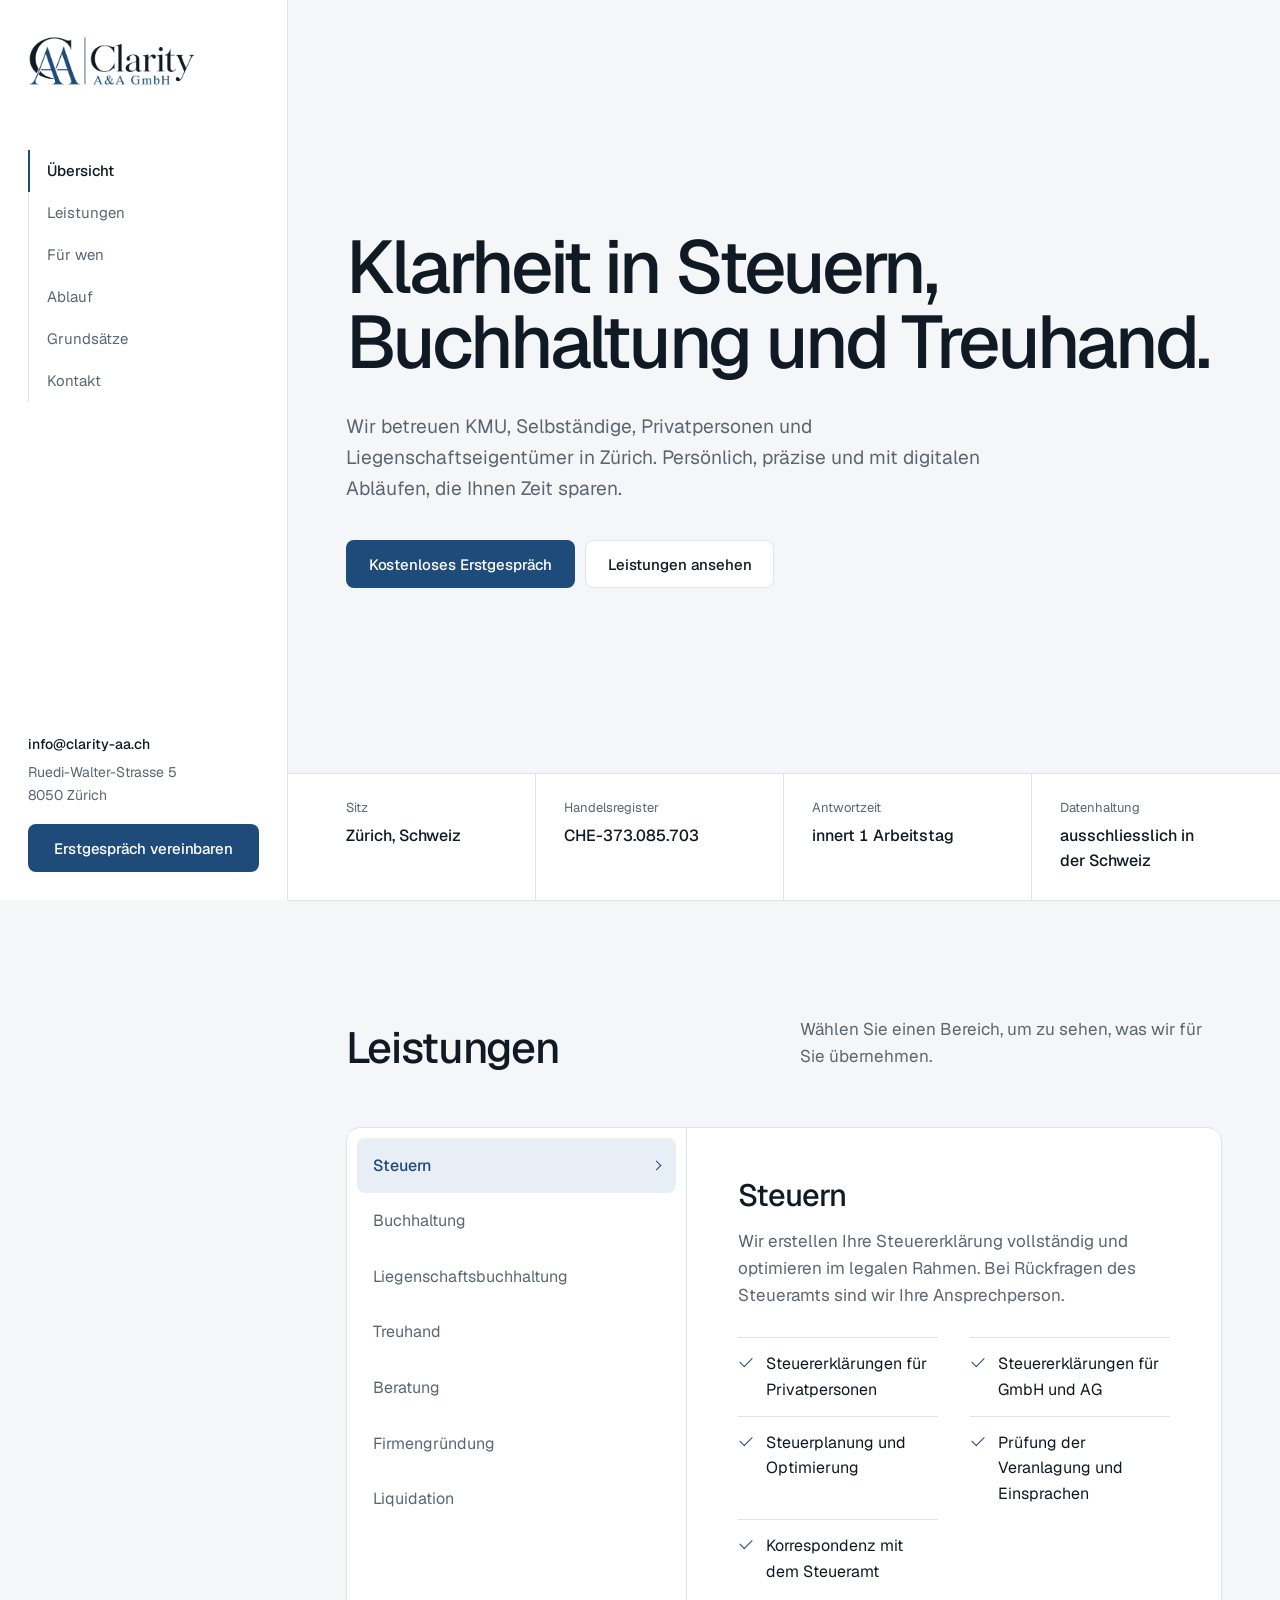
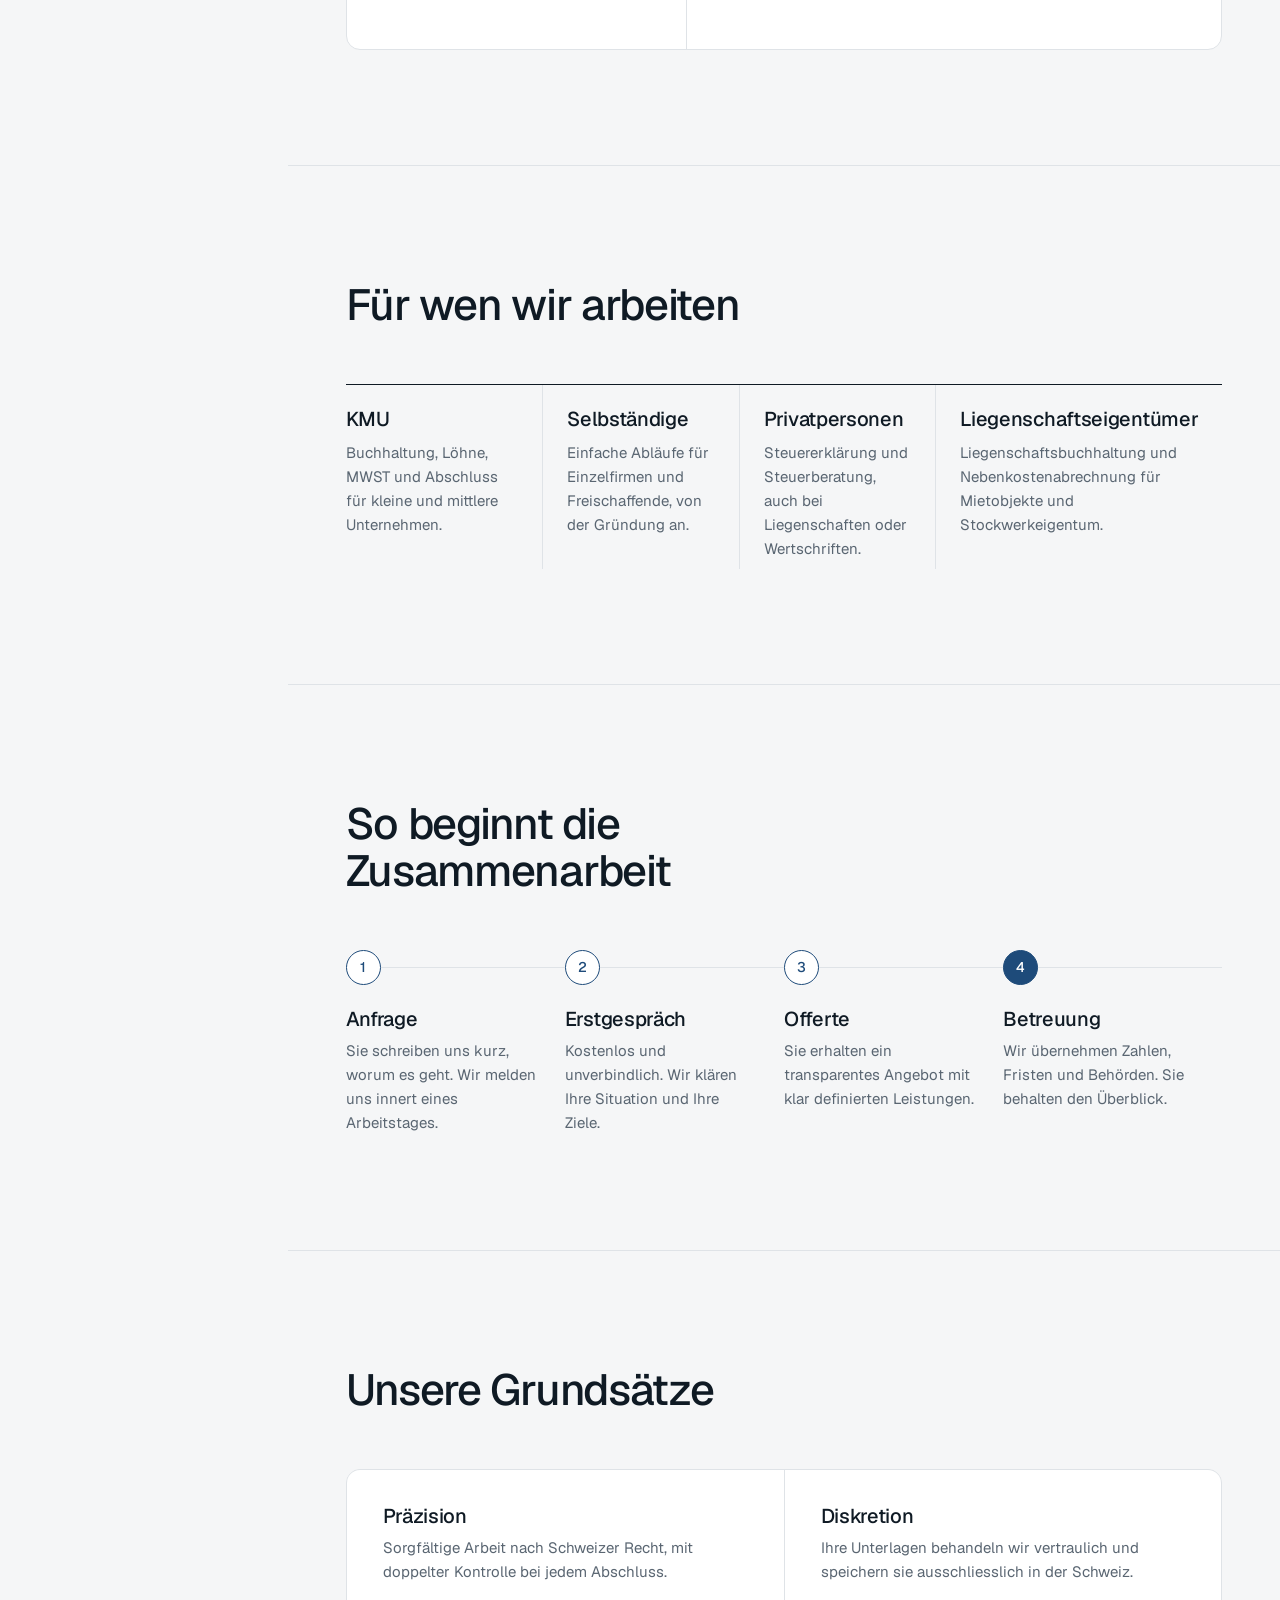
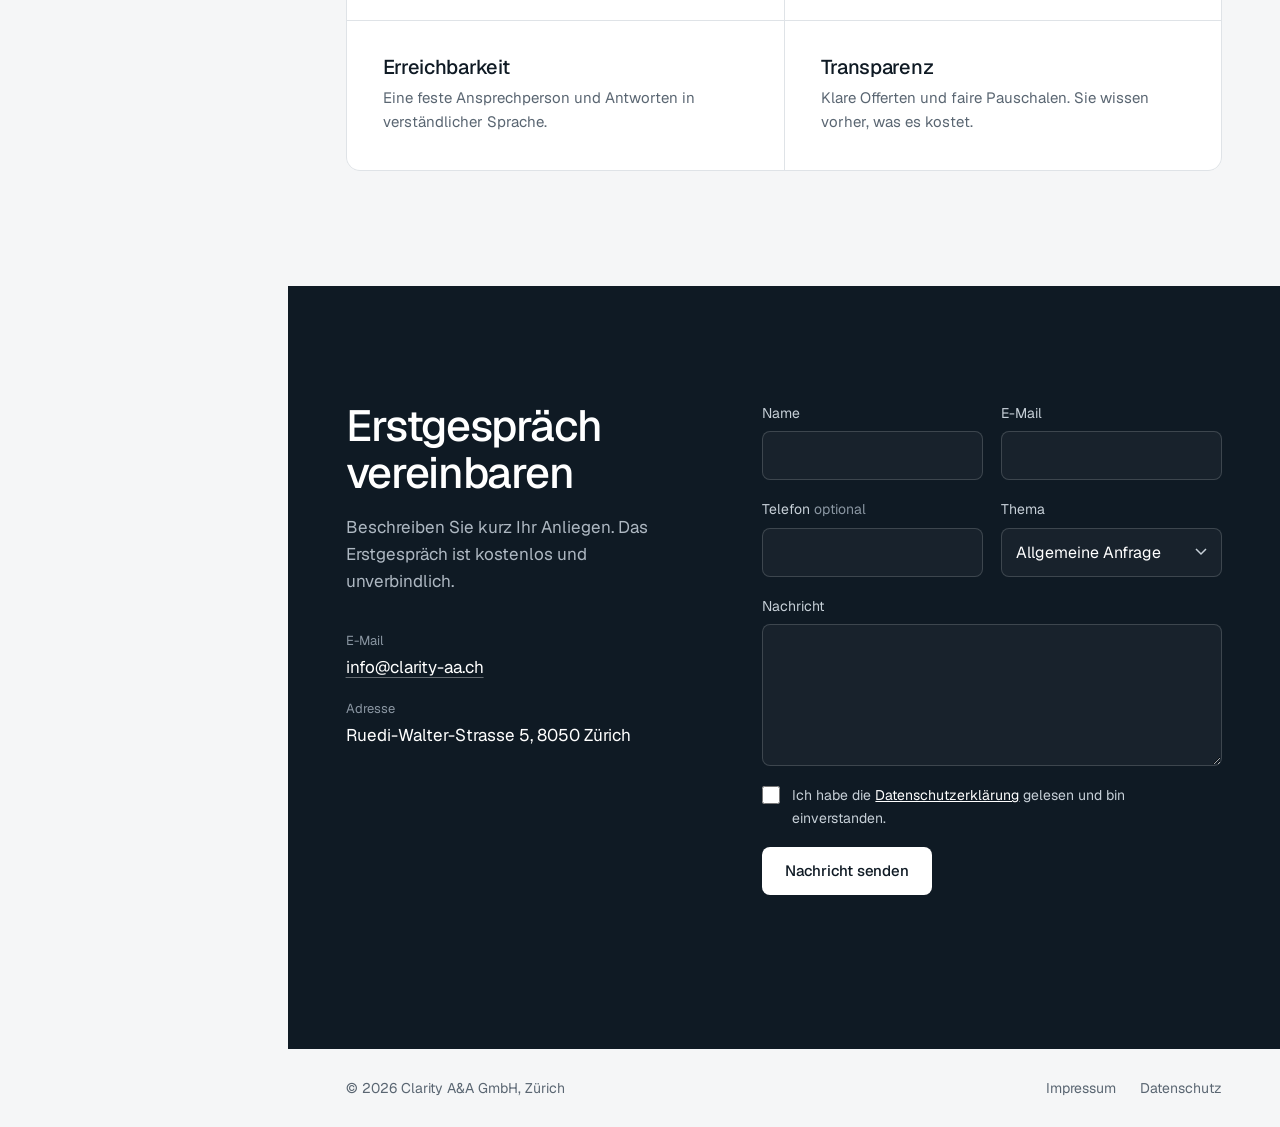
==== index.html @ 01816b9c "Seriöses Redesign: Dossier-Layout mit Seitenleiste, Leistungsregister, Marineblau Co-Authored-By: Cl" ====
<!doctype html>
<html lang="de-CH">
<head>
  <meta charset="utf-8">
  <meta name="viewport" content="width=device-width, initial-scale=1">
  <title>Clarity A&amp;A GmbH – Treuhand, Steuern &amp; Buchhaltung in Zürich</title>
  <meta name="description" content="Clarity A&amp;A GmbH in Zürich: Treuhand, Steuererklärungen, Buchhaltung, Liegenschaftsbuchhaltung, Beratung, Firmengründung und Liquidation.">
  <meta name="theme-color" content="#f5f6f7">
  <meta property="og:title" content="Clarity A&amp;A GmbH – Treuhand in Zürich">
  <meta property="og:description" content="Treuhand, Steuern und Buchhaltung in Zürich. Persönlich, präzise und digital.">
  <meta property="og:type" content="website">
  <meta property="og:image" content="assets/logo-dark.png">
  <link rel="icon" type="image/png" href="assets/favicon.png">
  <link rel="apple-touch-icon" href="assets/apple-touch-icon.png">
  <link rel="preload" href="assets/fonts/geist.woff2" as="font" type="font/woff2" crossorigin>
  <script>
    /* Beim Betreten immer ganz oben: bis zur ersten eigenen Eingabe wird jede Verschiebung zurückgesetzt */
    (function(){if('scrollRestoration' in history)history.scrollRestoration='manual';if(location.hash)return;
      var d=document.documentElement,user=false,until=Date.now()+9000;
      function top(){if(user||Date.now()>until)return;if(window.scrollY||window.scrollX){var b=d.style.scrollBehavior;d.style.scrollBehavior='auto';window.scrollTo(0,0);d.style.scrollBehavior=b;}}
      ['wheel','touchstart','keydown','pointerdown','mousedown'].forEach(function(e){addEventListener(e,function(){user=true;},{passive:true,capture:true});});
      addEventListener('scroll',top,{passive:true});addEventListener('DOMContentLoaded',top);addEventListener('load',top);addEventListener('pageshow',top);top();var iv=setInterval(function(){if(user||Date.now()>until)clearInterval(iv);else top();},120);})();
    (function(){var d=document.documentElement;d.classList.add('js');
      try{if(sessionStorage.getItem('clarity-fog')||matchMedia('(prefers-reduced-motion: reduce)').matches)d.classList.add('fog-skip');}catch(e){}})();
  </script>
  <link rel="stylesheet" href="styles.css?v=12">
</head>
<body class="fog-intro">

<div class="fog-blur" aria-hidden="true"></div>
<canvas class="fog-intro-canvas" aria-hidden="true"></canvas>

<!-- Seitenleiste: Marke, Inhaltsverzeichnis, Kontakt -->
<aside class="rail">
  <a href="#top" class="rail-brand" aria-label="Clarity A&amp;A GmbH – zur Startseite">
    <img src="assets/logo-dark.png" alt="Clarity A&amp;A GmbH" width="900" height="269">
  </a>
  <button class="nav-toggle" aria-expanded="false" aria-controls="nav" aria-label="Menü öffnen"><span></span><span></span></button>
  <nav id="nav" class="rail-nav" aria-label="Inhalt">
    <a href="#top" data-sec="top">Übersicht</a>
    <a href="#leistungen" data-sec="leistungen">Leistungen</a>
    <a href="#kunden" data-sec="kunden">Für wen</a>
    <a href="#ablauf" data-sec="ablauf">Ablauf</a>
    <a href="#grundsaetze" data-sec="grundsaetze">Grundsätze</a>
    <a href="#kontakt" data-sec="kontakt">Kontakt</a>
  </nav>
  <div class="rail-contact">
    <a href="mailto:info@clarity-aa.ch" class="rail-mail">info@clarity-aa.ch</a>
    <p>Ruedi-Walter-Strasse 5<br>8050 Zürich</p>
    <a href="#kontakt" class="btn btn-primary btn-block">Erstgespräch vereinbaren</a>
  </div>
</aside>

<main id="top" class="content">

  <!-- ÜBERSICHT -->
  <section class="hero" data-section="top">
    <div class="hero-main">
      <h1>Klarheit in Steuern, Buchhaltung und&nbsp;Treuhand.</h1>
      <p class="lead">Wir betreuen KMU, Selbständige, Privatpersonen und Liegenschaftseigentümer in Zürich. Persönlich, präzise und mit digitalen Abläufen, die Ihnen Zeit sparen.</p>
      <div class="hero-actions">
        <a href="#kontakt" class="btn btn-primary">Kostenloses Erstgespräch</a>
        <a href="#leistungen" class="btn btn-quiet">Leistungen ansehen</a>
      </div>
    </div>

    <dl class="facts">
      <div><dt>Sitz</dt><dd>Zürich, Schweiz</dd></div>
      <div><dt>Handelsregister</dt><dd>CHE-373.085.703</dd></div>
      <div><dt>Antwortzeit</dt><dd>innert 1 Arbeitstag</dd></div>
      <div><dt>Datenhaltung</dt><dd>ausschliesslich in der Schweiz</dd></div>
    </dl>
  </section>

  <!-- LEISTUNGEN: Register mit Detailansicht -->
  <section class="block" id="leistungen" data-section="leistungen">
    <header class="block-head">
      <h2>Leistungen</h2>
      <p>Wählen Sie einen Bereich, um zu sehen, was wir für Sie übernehmen.</p>
    </header>

    <div class="register">
      <div class="register-index" role="tablist" aria-label="Leistungen">
        <button role="tab" id="t-steuern" aria-controls="p-steuern" aria-selected="true">Steuern</button>
        <button role="tab" id="t-buchhaltung" aria-controls="p-buchhaltung" aria-selected="false" tabindex="-1">Buchhaltung</button>
        <button role="tab" id="t-liegenschaften" aria-controls="p-liegenschaften" aria-selected="false" tabindex="-1">Liegenschaftsbuchhaltung</button>
        <button role="tab" id="t-treuhand" aria-controls="p-treuhand" aria-selected="false" tabindex="-1">Treuhand</button>
        <button role="tab" id="t-beratung" aria-controls="p-beratung" aria-selected="false" tabindex="-1">Beratung</button>
        <button role="tab" id="t-gruendung" aria-controls="p-gruendung" aria-selected="false" tabindex="-1">Firmengründung</button>
        <button role="tab" id="t-liquidation" aria-controls="p-liquidation" aria-selected="false" tabindex="-1">Liquidation</button>
      </div>

      <div class="register-panels">
        <article class="panel" role="tabpanel" id="p-steuern" aria-labelledby="t-steuern">
          <h3>Steuern</h3>
          <p>Wir erstellen Ihre Steuererklärung vollständig und optimieren im legalen Rahmen. Bei Rückfragen des Steueramts sind wir Ihre Ansprechperson.</p>
          <ul>
            <li>Steuererklärungen für Privatpersonen</li>
            <li>Steuererklärungen für GmbH und AG</li>
            <li>Steuerplanung und Optimierung</li>
            <li>Prüfung der Veranlagung und Einsprachen</li>
            <li>Korrespondenz mit dem Steueramt</li>
          </ul>
        </article>

        <article class="panel" role="tabpanel" id="p-buchhaltung" aria-labelledby="t-buchhaltung">
          <h3>Buchhaltung</h3>
          <p>Eine saubere Buchhaltung ist die Grundlage jeder guten Entscheidung. Wir führen sie laufend, termingerecht und nachvollziehbar.</p>
          <ul>
            <li>Laufende Finanzbuchhaltung</li>
            <li>Mehrwertsteuer-Abrechnungen</li>
            <li>Debitoren und Kreditoren</li>
            <li>Jahresabschluss nach Obligationenrecht</li>
            <li>Verständliche Auswertungen</li>
          </ul>
        </article>

        <article class="panel" role="tabpanel" id="p-liegenschaften" aria-labelledby="t-liegenschaften">
          <h3>Liegenschaftsbuchhaltung</h3>
          <p>Für Eigentümer von Mietliegenschaften und Stockwerkeigentümergemeinschaften führen wir die Liegenschaftsbuchhaltung vollständig.</p>
          <ul>
            <li>Buchhaltung für Mietliegenschaften</li>
            <li>Stockwerkeigentum</li>
            <li>Heiz- und Nebenkostenabrechnungen</li>
            <li>Erneuerungsfonds</li>
            <li>Jahresrechnung je Liegenschaft</li>
          </ul>
        </article>

        <article class="panel" role="tabpanel" id="p-treuhand" aria-labelledby="t-treuhand">
          <h3>Treuhand</h3>
          <p>Wir übernehmen die laufende Administration Ihres Unternehmens, damit Sie sich auf Ihr Kerngeschäft konzentrieren können.</p>
          <ul>
            <li>Lohnadministration</li>
            <li>Sozialversicherungen (AHV, BVG, UVG)</li>
            <li>Zahlungsverkehr</li>
            <li>Korrespondenz mit Behörden</li>
          </ul>
        </article>

        <article class="panel" role="tabpanel" id="p-beratung" aria-labelledby="t-beratung">
          <h3>Beratung</h3>
          <p>Unternehmerische Entscheidungen brauchen eine solide Grundlage. Wir beraten Sie unabhängig und erklären verständlich.</p>
          <ul>
            <li>Wahl und Wechsel der Rechtsform</li>
            <li>Budget und Liquiditätsplanung</li>
            <li>Investitions- und Finanzierungsfragen</li>
            <li>Nachfolgeregelung</li>
          </ul>
        </article>

        <article class="panel" role="tabpanel" id="p-gruendung" aria-labelledby="t-gruendung">
          <h3>Firmengründung</h3>
          <p>Wir begleiten Sie vom ersten Gespräch bis zum Eintrag im Handelsregister und richten alles von Anfang an richtig ein.</p>
          <ul>
            <li>Wahl der passenden Rechtsform</li>
            <li>Gründungsunterlagen und Statuten</li>
            <li>Eintrag im Handelsregister</li>
            <li>Einrichtung von Buchhaltung und MWST</li>
          </ul>
        </article>

        <article class="panel" role="tabpanel" id="p-liquidation" aria-labelledby="t-liquidation">
          <h3>Liquidation</h3>
          <p>Wenn ein Kapitel endet, sorgen wir für eine geordnete Auflösung Ihrer Gesellschaft, ohne offene Enden.</p>
          <ul>
            <li>Liquidationsbilanz</li>
            <li>Schuldenruf</li>
            <li>Steuerliche Schlussabrechnung</li>
            <li>Löschung im Handelsregister</li>
          </ul>
        </article>
      </div>
    </div>
  </section>

  <!-- FÜR WEN -->
  <section class="block" id="kunden" data-section="kunden">
    <header class="block-head">
      <h2>Für wen wir arbeiten</h2>
    </header>
    <div class="audiences">
      <div>
        <h3>KMU</h3>
        <p>Buchhaltung, Löhne, MWST und Abschluss für kleine und mittlere Unternehmen.</p>
      </div>
      <div>
        <h3>Selbständige</h3>
        <p>Einfache Abläufe für Einzelfirmen und Freischaffende, von der Gründung an.</p>
      </div>
      <div>
        <h3>Privatpersonen</h3>
        <p>Steuererklärung und Steuerberatung, auch bei Liegenschaften oder Wertschriften.</p>
      </div>
      <div>
        <h3>Liegenschaftseigentümer</h3>
        <p>Liegenschaftsbuchhaltung und Nebenkostenabrechnung für Mietobjekte und Stockwerkeigentum.</p>
      </div>
    </div>
  </section>

  <!-- ABLAUF -->
  <section class="block" id="ablauf" data-section="ablauf">
    <header class="block-head">
      <h2>So beginnt die Zusammenarbeit</h2>
    </header>
    <ol class="timeline">
      <li><span class="tl-no">1</span><h3>Anfrage</h3><p>Sie schreiben uns kurz, worum es geht. Wir melden uns innert eines Arbeitstages.</p></li>
      <li><span class="tl-no">2</span><h3>Erstgespräch</h3><p>Kostenlos und unverbindlich. Wir klären Ihre Situation und Ihre Ziele.</p></li>
      <li><span class="tl-no">3</span><h3>Offerte</h3><p>Sie erhalten ein transparentes Angebot mit klar definierten Leistungen.</p></li>
      <li><span class="tl-no">4</span><h3>Betreuung</h3><p>Wir übernehmen Zahlen, Fristen und Behörden. Sie behalten den Überblick.</p></li>
    </ol>
  </section>

  <!-- GRUNDSÄTZE -->
  <section class="block" id="grundsaetze" data-section="grundsaetze">
    <header class="block-head">
      <h2>Unsere Grundsätze</h2>
    </header>
    <div class="principles">
      <div><h3>Präzision</h3><p>Sorgfältige Arbeit nach Schweizer Recht, mit doppelter Kontrolle bei jedem Abschluss.</p></div>
      <div><h3>Diskretion</h3><p>Ihre Unterlagen behandeln wir vertraulich und speichern sie ausschliesslich in der Schweiz.</p></div>
      <div><h3>Erreichbarkeit</h3><p>Eine feste Ansprechperson und Antworten in verständlicher Sprache.</p></div>
      <div><h3>Transparenz</h3><p>Klare Offerten und faire Pauschalen. Sie wissen vorher, was es kostet.</p></div>
    </div>
  </section>

  <!-- KONTAKT -->
  <section class="block contact" id="kontakt" data-section="kontakt">
    <div class="contact-grid">
      <div class="contact-info">
        <h2>Erstgespräch vereinbaren</h2>
        <p>Beschreiben Sie kurz Ihr Anliegen. Das Erstgespräch ist kostenlos und unverbindlich.</p>
        <dl class="contact-list">
          <div><dt>E-Mail</dt><dd><a href="mailto:info@clarity-aa.ch">info@clarity-aa.ch</a></dd></div>
          <div><dt>Adresse</dt><dd>Ruedi-Walter-Strasse 5, 8050 Zürich</dd></div>
        </dl>
      </div>

      <form class="contact-form" action="kontakt.php" method="post">
        <div class="field-row">
          <label><span>Name</span><input type="text" name="name" required autocomplete="name"></label>
          <label><span>E-Mail</span><input type="email" name="email" required autocomplete="email"></label>
        </div>
        <div class="field-row">
          <label><span>Telefon <em>optional</em></span><input type="tel" name="telefon" autocomplete="tel"></label>
          <label><span>Thema</span>
            <select name="thema">
              <option>Allgemeine Anfrage</option>
              <option>Steuern</option>
              <option>Buchhaltung</option>
              <option>Liegenschaftsbuchhaltung</option>
              <option>Treuhand</option>
              <option>Beratung</option>
              <option>Firmengründung</option>
              <option>Liquidation</option>
            </select>
          </label>
        </div>
        <label><span>Nachricht</span><textarea name="nachricht" rows="5" required></textarea></label>
        <label class="hp" aria-hidden="true">Website<input type="text" name="website" tabindex="-1" autocomplete="off"></label>
        <label class="consent"><input type="checkbox" name="datenschutz" required> <span>Ich habe die <a href="datenschutz.html">Datenschutzerklärung</a> gelesen und bin einverstanden.</span></label>
        <button type="submit" class="btn btn-primary">Nachricht senden</button>
        <p class="form-status" role="status" aria-live="polite"></p>
      </form>
    </div>
  </section>

  <footer class="site-footer">
    <p>© <span id="year">2026</span> Clarity A&amp;A GmbH, Zürich</p>
    <nav>
      <a href="impressum.html">Impressum</a>
      <a href="datenschutz.html">Datenschutz</a>
    </nav>
  </footer>
</main>

<script src="fog.js?v=12" defer></script>
<script src="script.js?v=12" defer></script>
</body>
</html>
---- styles.css ----
/* ============ Clarity A&A GmbH ============ */

@font-face {
  font-family: "Geist";
  src: url("assets/fonts/geist.woff2") format("woff2-variations"), url("assets/fonts/geist.woff2") format("woff2");
  font-weight: 100 900; font-display: swap;
}

:root {
  --bg: #f5f6f7;
  --surface: #ffffff;
  --ink: #0f1a24;
  --muted: #5a6672;
  --line: #dfe3e7;
  --navy: #1e4b7a;
  --navy-deep: #163a5f;
  --navy-soft: #e8eef5;

  --font: "Geist", system-ui, -apple-system, "Segoe UI", Roboto, sans-serif;
  --rail: 288px;
  --pad: clamp(20px, 4.5vw, 72px);
  --ease: cubic-bezier(.2,.7,.2,1);
}

*, *::before, *::after { box-sizing: border-box; }
html { scroll-behavior: smooth; -webkit-text-size-adjust: 100%; }
body {
  margin: 0; font-family: var(--font); font-size: 17px; line-height: 1.6;
  color: var(--ink); background: var(--bg);
  -webkit-font-smoothing: antialiased; overflow-x: hidden;
}
img { max-width: 100%; height: auto; display: block; }
a { color: inherit; }
h1, h2, h3 { margin: 0; font-weight: 500; letter-spacing: -0.03em; line-height: 1.08; }
p { margin: 0 0 1em; }
::selection { background: var(--navy); color: #fff; }
:focus-visible { outline: 2px solid var(--navy); outline-offset: 3px; border-radius: 4px; }

/* ---------- Buttons ---------- */
.btn {
  display: inline-flex; align-items: center; justify-content: center;
  min-height: 48px; padding: 0 22px;
  font: 500 15px/1 var(--font); letter-spacing: -0.005em;
  text-decoration: none; white-space: nowrap;
  border: 1px solid transparent; border-radius: 8px; cursor: pointer;
  transition: background .2s, border-color .2s, color .2s;
}
.btn-primary { background: var(--navy); color: #fff; }
.btn-primary:hover { background: var(--navy-deep); }
.btn-quiet { border-color: var(--line); color: var(--ink); background: var(--surface); }
.btn-quiet:hover { border-color: var(--ink); }
.btn-block { width: 100%; }

/* ---------- Seitenleiste ---------- */
.rail {
  position: fixed; inset: 0 auto 0 0; width: var(--rail); z-index: 40;
  display: flex; flex-direction: column;
  padding: 36px 28px 28px;
  background: var(--surface); border-right: 1px solid var(--line);
}
.rail-brand { display: block; width: 168px; }
.rail-nav { display: flex; flex-direction: column; margin-top: 64px; }
.rail-nav a {
  position: relative; display: block;
  padding: 9px 0 9px 18px; font-size: 15px; color: var(--muted); text-decoration: none;
  border-left: 1px solid var(--line);
  transition: color .2s, border-color .2s;
}
.rail-nav a:hover { color: var(--ink); }
.rail-nav a.active { color: var(--ink); font-weight: 500; border-left: 2px solid var(--navy); padding-left: 17px; }
.rail-contact { margin-top: auto; font-size: 14px; color: var(--muted); }
.rail-contact p { margin: 6px 0 18px; }
.rail-mail { color: var(--ink); text-decoration: none; font-weight: 500; }
.rail-mail:hover { color: var(--navy); }
.nav-toggle { display: none; }

/* ---------- Inhalt ---------- */
.content { margin-left: var(--rail); }
.block { padding: clamp(72px, 9vw, 120px) var(--pad); border-top: 1px solid var(--line); }
.block-head { display: grid; grid-template-columns: minmax(0, 1fr) minmax(0, 1fr); gap: 32px; align-items: end; margin-bottom: clamp(36px, 5vw, 56px); }
.block-head h2 { font-size: clamp(32px, 3.4vw, 48px); }
.block-head p { margin: 0; color: var(--muted); max-width: 30em; }

/* Übersicht */
.hero {
  min-height: 100vh; min-height: 100svh;
  display: grid; grid-template-rows: 1fr auto;
  padding: clamp(80px, 12vh, 140px) var(--pad) 0;
}
.hero-main { align-self: center; max-width: 980px; padding-bottom: 64px; }
.hero h1 { font-size: clamp(42px, 5.8vw, 88px); letter-spacing: -0.045em; line-height: 1.02; margin-bottom: 32px; text-wrap: balance; }
.lead { font-size: clamp(18px, 1.5vw, 21px); color: var(--muted); max-width: 34em; margin-bottom: 36px; }
.hero-actions { display: flex; flex-wrap: wrap; gap: 10px; }

.facts {
  display: grid; grid-template-columns: repeat(4, 1fr); margin: 0 calc(var(--pad) * -1);
  border-top: 1px solid var(--line); background: var(--surface);
}
.facts > div { padding: 24px var(--pad) 26px; border-right: 1px solid var(--line); }
.facts > div:first-child { padding-left: var(--pad); }
.facts > div:not(:first-child) { padding-left: 28px; }
.facts > div:last-child { border-right: 0; }
.facts dt { font-size: 13px; color: var(--muted); margin-bottom: 4px; }
.facts dd { margin: 0; font-size: 16px; font-weight: 500; font-variant-numeric: tabular-nums; }

/* Leistungen: Register */
.register {
  display: grid; grid-template-columns: minmax(220px, 340px) 1fr;
  background: var(--surface); border: 1px solid var(--line); border-radius: 14px; overflow: hidden;
}
.register-index { display: flex; flex-direction: column; border-right: 1px solid var(--line); padding: 10px; }
.register-index button {
  all: unset; box-sizing: border-box; cursor: pointer;
  display: flex; align-items: center; justify-content: space-between; gap: 12px;
  padding: 15px 16px; border-radius: 8px;
  font-size: 16px; color: var(--muted);
  transition: background .2s, color .2s;
}
.register-index button::after { content: ""; width: 7px; height: 7px; border-top: 1.5px solid currentColor; border-right: 1.5px solid currentColor; transform: rotate(45deg); opacity: 0; transition: opacity .2s, transform .2s; }
.register-index button:hover { color: var(--ink); background: var(--bg); }
.register-index button[aria-selected="true"] { color: var(--navy); background: var(--navy-soft); font-weight: 500; }
.register-index button[aria-selected="true"]::after { opacity: 1; }
.register-index button:focus-visible { outline: 2px solid var(--navy); outline-offset: -2px; }

.register-panels { position: relative; padding: clamp(28px, 4vw, 52px); min-height: 380px; }
.panel h3 { font-size: clamp(26px, 2.4vw, 34px); margin-bottom: 16px; }
.panel > p { color: var(--muted); max-width: 36em; margin-bottom: 28px; }
.panel ul { list-style: none; margin: 0; padding: 0; display: grid; grid-template-columns: 1fr 1fr; gap: 0 32px; max-width: 720px; }
.panel li { position: relative; padding: 13px 0 13px 28px; border-top: 1px solid var(--line); font-size: 16px; }
.panel li::before {
  content: ""; position: absolute; left: 2px; top: 19px; width: 12px; height: 7px;
  border-left: 1.5px solid var(--navy); border-bottom: 1.5px solid var(--navy); transform: rotate(-45deg);
}
html.js .register .panel[hidden] { display: none; }
html.js .register .panel.enter { animation: panel-in .35s var(--ease); }
@keyframes panel-in { from { opacity: 0; transform: translateY(6px); } to { opacity: 1; transform: none; } }

/* Für wen */
.audiences { display: grid; grid-template-columns: repeat(4, 1fr); border-top: 1px solid var(--ink); }
.audiences > div { padding: 24px 24px 8px 0; }
.audiences > div + div { padding-left: 24px; border-left: 1px solid var(--line); }
.audiences h3 { font-size: 20px; letter-spacing: -0.015em; margin-bottom: 10px; }
.audiences p { color: var(--muted); font-size: 15px; margin: 0; }

/* Ablauf */
.timeline { list-style: none; margin: 0; padding: 0; display: grid; grid-template-columns: repeat(4, 1fr); position: relative; }
.timeline::before { content: ""; position: absolute; left: 0; right: 0; top: 17px; height: 1px; background: var(--line); }
.timeline li { position: relative; padding-right: 28px; }
.tl-no {
  position: relative; display: inline-flex; align-items: center; justify-content: center;
  width: 35px; height: 35px; border-radius: 50%;
  background: var(--surface); border: 1px solid var(--navy); color: var(--navy);
  font-size: 14px; font-weight: 500; margin-bottom: 24px;
}
.timeline li:last-child .tl-no { background: var(--navy); color: #fff; }
.timeline h3 { font-size: 20px; letter-spacing: -0.015em; margin-bottom: 8px; }
.timeline p { color: var(--muted); font-size: 15px; margin: 0; }

/* Grundsätze */
.principles { display: grid; grid-template-columns: repeat(2, 1fr); gap: 1px; background: var(--line); border: 1px solid var(--line); border-radius: 14px; overflow: hidden; }
.principles > div { background: var(--surface); padding: clamp(24px, 3vw, 36px); }
.principles h3 { font-size: 20px; letter-spacing: -0.015em; margin-bottom: 8px; }
.principles p { color: var(--muted); font-size: 15px; margin: 0; max-width: 30em; }

/* Kontakt */
.contact { background: var(--ink); color: #fff; border-top: 0; }
.contact-grid { display: grid; grid-template-columns: .85fr 1.15fr; gap: clamp(40px, 6vw, 96px); }
.contact-grid > * { min-width: 0; }
.contact h2 { font-size: clamp(32px, 3.4vw, 48px); margin-bottom: 18px; }
.contact-info > p { color: #aeb8c2; max-width: 26em; }
.contact-list { margin: 36px 0 0; display: grid; gap: 18px; }
.contact-list dt { font-size: 13px; color: #8a96a2; margin-bottom: 2px; }
.contact-list dd { margin: 0; font-size: 17px; }
.contact-list a { text-decoration: underline; text-decoration-color: rgba(255,255,255,.35); text-underline-offset: 4px; }
.contact-list a:hover { text-decoration-color: #fff; }

.contact-form { display: grid; gap: 18px; }
.field-row { display: grid; grid-template-columns: 1fr 1fr; gap: 18px; }
.field-row > * { min-width: 0; }
.contact-form label { display: grid; gap: 7px; font-size: 14px; color: #c7d0d8; }
.contact-form label em { font-style: normal; color: #8a96a2; }
.contact-form input, .contact-form select, .contact-form textarea {
  font: 400 16px/1.45 var(--font); color: #fff; width: 100%;
  padding: 12px 14px; background: rgba(255,255,255,.04);
  border: 1px solid rgba(255,255,255,.16); border-radius: 8px;
  transition: border-color .2s, background .2s;
}
.contact-form select { appearance: none; -webkit-appearance: none; background: rgba(255,255,255,.04) url("data:image/svg+xml,%3Csvg xmlns='http://www.w3.org/2000/svg' width='12' height='8'%3E%3Cpath d='M1 1l5 5 5-5' fill='none' stroke='%23c7d0d8' stroke-width='1.5'/%3E%3C/svg%3E") right 14px center no-repeat; padding-right: 38px; }
.contact-form select option { color: var(--ink); }
.contact-form textarea { resize: vertical; min-height: 130px; }
.contact-form input:focus, .contact-form select:focus, .contact-form textarea:focus { outline: none; border-color: #8fb1d6; background-color: rgba(255,255,255,.07); }
.contact-form .consent { display: flex; gap: 12px; align-items: flex-start; }
.contact-form .consent input { width: 18px; height: 18px; margin: 2px 0 0; padding: 0; accent-color: #8fb1d6; flex-shrink: 0; }
.contact-form .consent a { color: #fff; }
.contact-form .btn { justify-self: start; background: #fff; color: var(--ink); }
.contact-form .btn:hover { background: var(--navy-soft); }
.hp { position: absolute !important; left: -9999px !important; width: 1px; height: 1px; overflow: hidden; }
.form-status { margin: 0; font-size: 15px; min-height: 1.4em; }
.form-status.ok { color: #9fd3b0; }
.form-status.err { color: #f2a99b; }
.form-status a { color: inherit; }

.site-footer {
  display: flex; justify-content: space-between; align-items: center; gap: 16px; flex-wrap: wrap;
  padding: 28px var(--pad); font-size: 14px; color: var(--muted);
}
.site-footer p { margin: 0; }
.site-footer nav { display: flex; gap: 24px; }
.site-footer a { text-decoration: none; }
.site-footer a:hover { color: var(--ink); }

/* ---------- Unterseiten ---------- */
.page-hero { padding: clamp(90px, 14vh, 150px) var(--pad) 48px; border-bottom: 1px solid var(--line); }
.page-hero h1 { font-size: clamp(40px, 5vw, 72px); letter-spacing: -0.045em; }
.legal { padding: 56px var(--pad) 100px; }
.legal .wrap { max-width: 760px; }
.legal h2 { font-size: 22px; letter-spacing: -0.015em; margin: 40px 0 10px; }
.legal h2:first-child { margin-top: 0; }
.legal p, .legal li { color: var(--muted); }
.legal a { color: var(--navy); }

/* ---------- Responsive ---------- */
@media (max-width: 1180px) {
  .audiences { grid-template-columns: 1fr 1fr; }
  .audiences > div:nth-child(3) { border-left: 0; padding-left: 0; }
  .audiences > div:nth-child(n+3) { border-top: 1px solid var(--line); margin-top: 16px; }
  .facts { grid-template-columns: 1fr 1fr; }
  .facts > div:nth-child(2) { border-right: 0; }
  .facts > div:nth-child(3) { padding-left: var(--pad); }
  .facts > div:nth-child(n+3) { border-top: 1px solid var(--line); }
}

@media (max-width: 960px) {
  :root { --rail: 0px; }
  .rail {
    inset: 0 0 auto 0; width: auto; height: 64px; flex-direction: row; align-items: center; justify-content: space-between;
    padding: 0 16px 0 20px; border-right: 0; border-bottom: 1px solid var(--line);
    background: rgba(255,255,255,.9); -webkit-backdrop-filter: blur(12px); backdrop-filter: blur(12px);
  }
  .rail-brand { width: 128px; }
  .rail-contact { display: none; }
  .nav-toggle { display: block; width: 44px; height: 44px; border: 0; background: none; cursor: pointer; padding: 0 11px; position: relative; z-index: 60; }
  .nav-toggle span { display: block; height: 1.5px; background: var(--ink); margin: 6px 0; transition: transform .3s var(--ease); }
  .rail-nav {
    position: fixed; top: 64px; left: 0; right: 0; bottom: 0; margin: 0; padding: 24px 20px;
    background: var(--surface); opacity: 0; visibility: hidden; transition: opacity .25s, visibility .25s;
  }
  .rail-nav a { font-size: 24px; padding: 14px 0 14px 18px; letter-spacing: -0.02em; }
  .rail-nav a.active { padding-left: 17px; }
  body.nav-open .rail-nav { opacity: 1; visibility: visible; }
  body.nav-open { overflow: hidden; }
  body.nav-open .nav-toggle span:first-child { transform: translateY(3.75px) rotate(45deg); }
  body.nav-open .nav-toggle span:last-child { transform: translateY(-3.75px) rotate(-45deg); }
  .hero { padding-top: 120px; }
  .block-head { grid-template-columns: 1fr; gap: 12px; }
  .contact-grid { grid-template-columns: 1fr; }
  .timeline { grid-template-columns: 1fr 1fr; row-gap: 40px; }
  .timeline::before { display: none; }
  html { scroll-padding-top: 72px; }
}

@media (max-width: 680px) {
  body { font-size: 16px; }
  /* Register wird zur übersichtlichen Liste: alle Leistungen untereinander */
  .register { grid-template-columns: 1fr; }
  .register-index { display: none; }
  .register-panels { padding: 0; min-height: 0; }
  html.js .register .panel[hidden] { display: block; }
  .panel { padding: 26px 22px; border-top: 1px solid var(--line); }
  .panel:first-child { border-top: 0; }
  .panel ul { grid-template-columns: 1fr; }
  .facts, .audiences, .timeline, .principles, .field-row { grid-template-columns: 1fr; }
  .facts > div, .facts > div:not(:first-child), .facts > div:nth-child(3) { padding: 16px var(--pad); border-right: 0; border-top: 1px solid var(--line); }
  .facts > div:first-child { border-top: 0; }
  .audiences > div, .audiences > div + div { padding: 20px 0; border-left: 0; margin: 0; }
  .audiences > div + div { border-top: 1px solid var(--line); }
  .hero-actions .btn, .contact-form .btn { width: 100%; }
}

/* ============ Nebel → Klarheit (Intro) ============ */
.fog-blur, .fog-intro-canvas { display: none; }
html.js:not(.fog-skip) .fog-blur {
  display: block; position: fixed; inset: 0; z-index: 200; pointer-events: none;
  background: rgba(245, 246, 247, .3);
  -webkit-backdrop-filter: blur(14px) saturate(.6);
  backdrop-filter: blur(14px) saturate(.6);
  will-change: opacity, backdrop-filter;
  transition: opacity 3s cubic-bezier(.45,0,.2,1) .2s, -webkit-backdrop-filter 3s cubic-bezier(.45,0,.2,1), backdrop-filter 3s cubic-bezier(.45,0,.2,1);
  animation: fog-failsafe .8s ease 10s forwards;
}
html.js:not(.fog-skip) .fog-intro-canvas {
  display: block; position: fixed; inset: 0; width: 100%; height: 100%; z-index: 201; pointer-events: none;
  will-change: opacity;
  transition: opacity 2.6s cubic-bezier(.45,0,.2,1);
  animation: fog-failsafe .8s ease 10s forwards;
}
html.fog-clearing .fog-intro-canvas { opacity: 0; }
html.fog-clearing .fog-blur { opacity: 0; -webkit-backdrop-filter: blur(0px) saturate(1); backdrop-filter: blur(0px) saturate(1); }
html.fog-fast .fog-intro-canvas { transition-duration: .9s; }
html.fog-fast .fog-blur { transition-duration: 1s; transition-delay: 0s; }
@keyframes fog-failsafe { to { opacity: 0; visibility: hidden; } }

@media (prefers-reduced-motion: reduce) {
  html { scroll-behavior: auto; }
  *, *::before, *::after { transition-duration: 0s !important; animation-duration: 0s !important; }
}
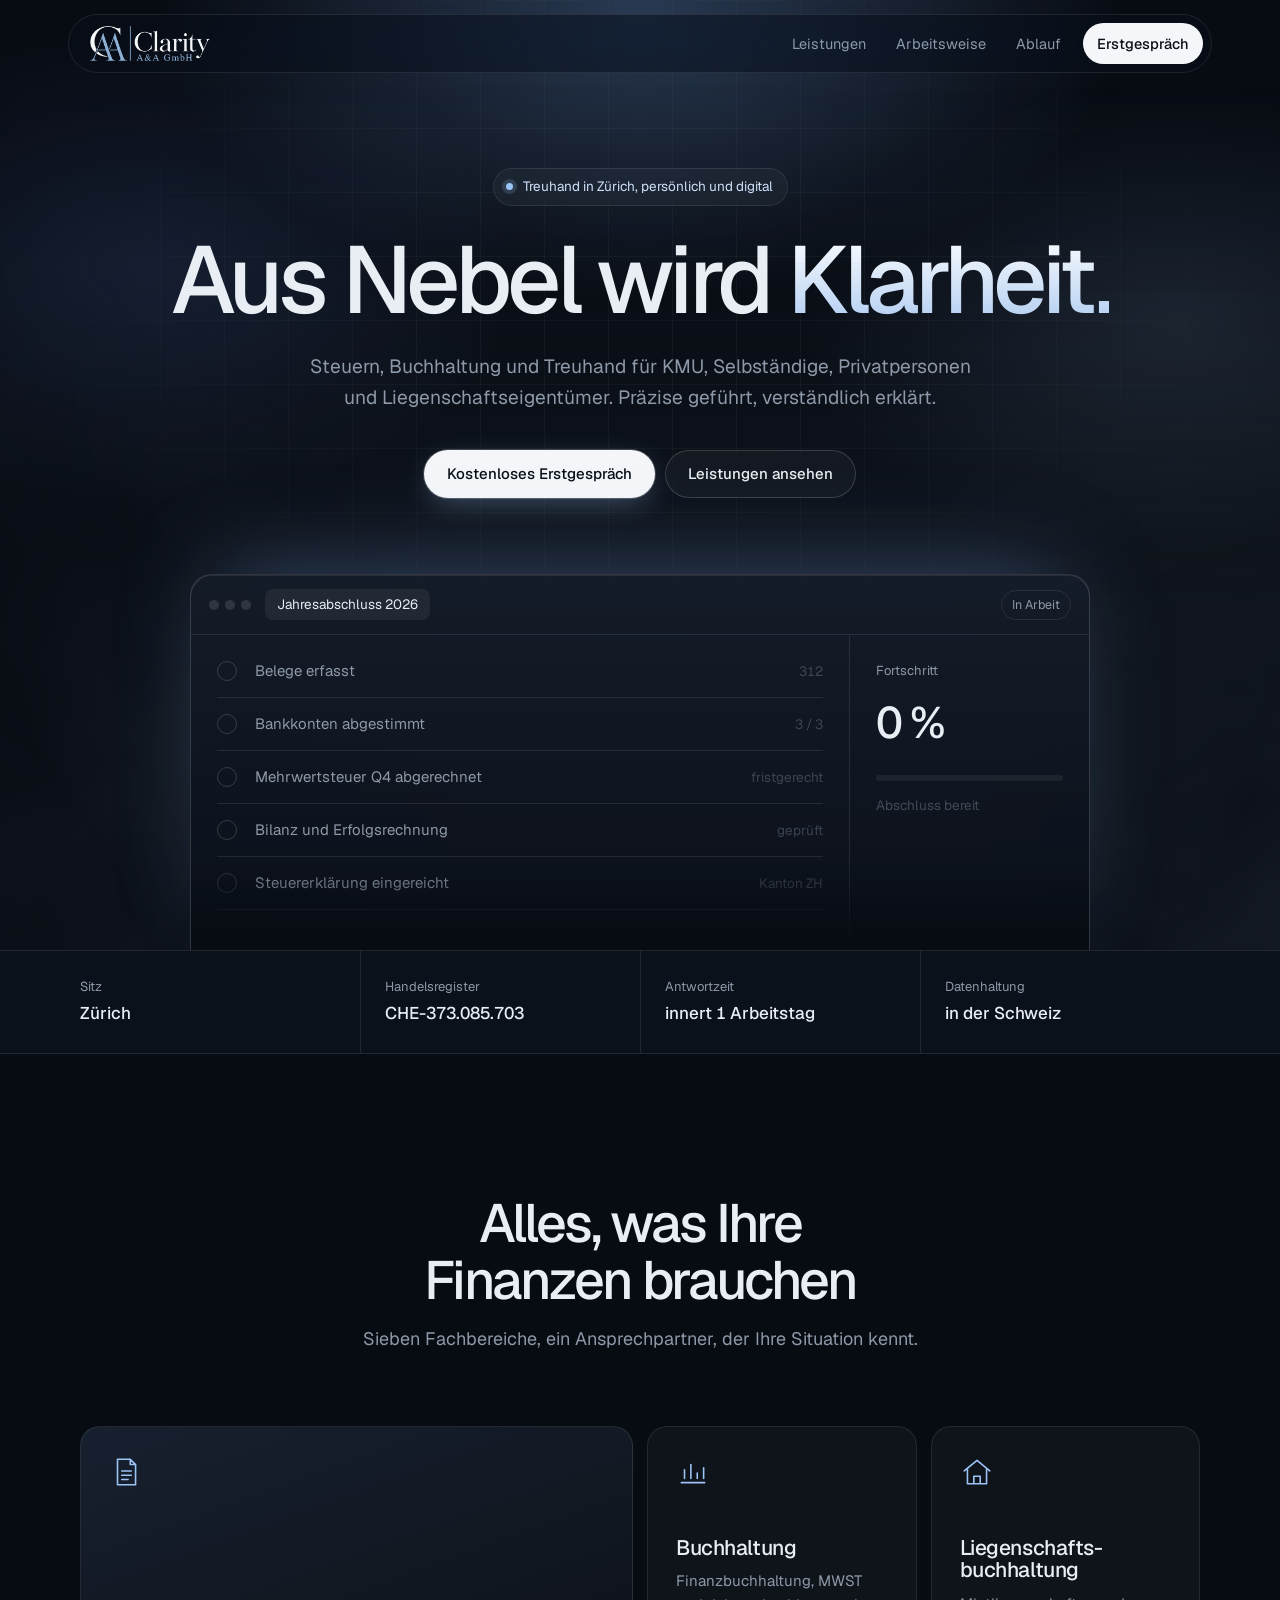
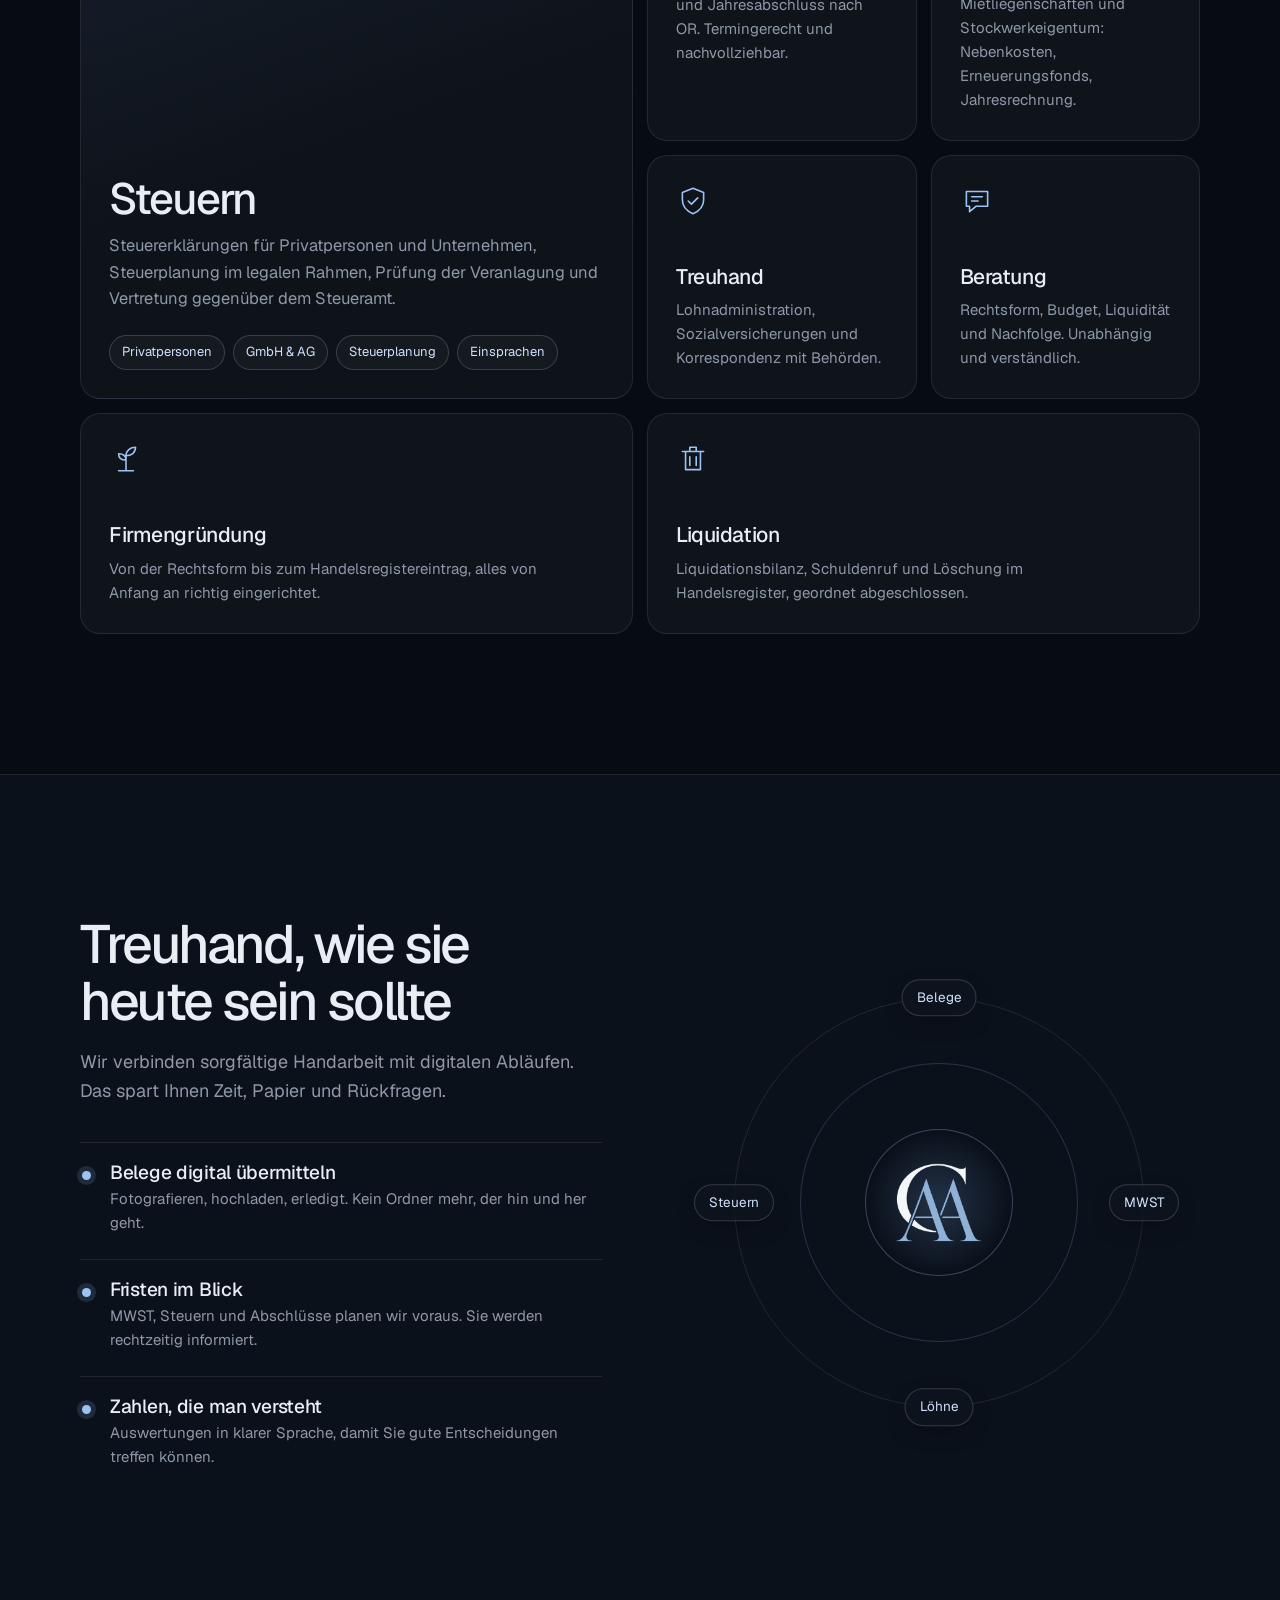
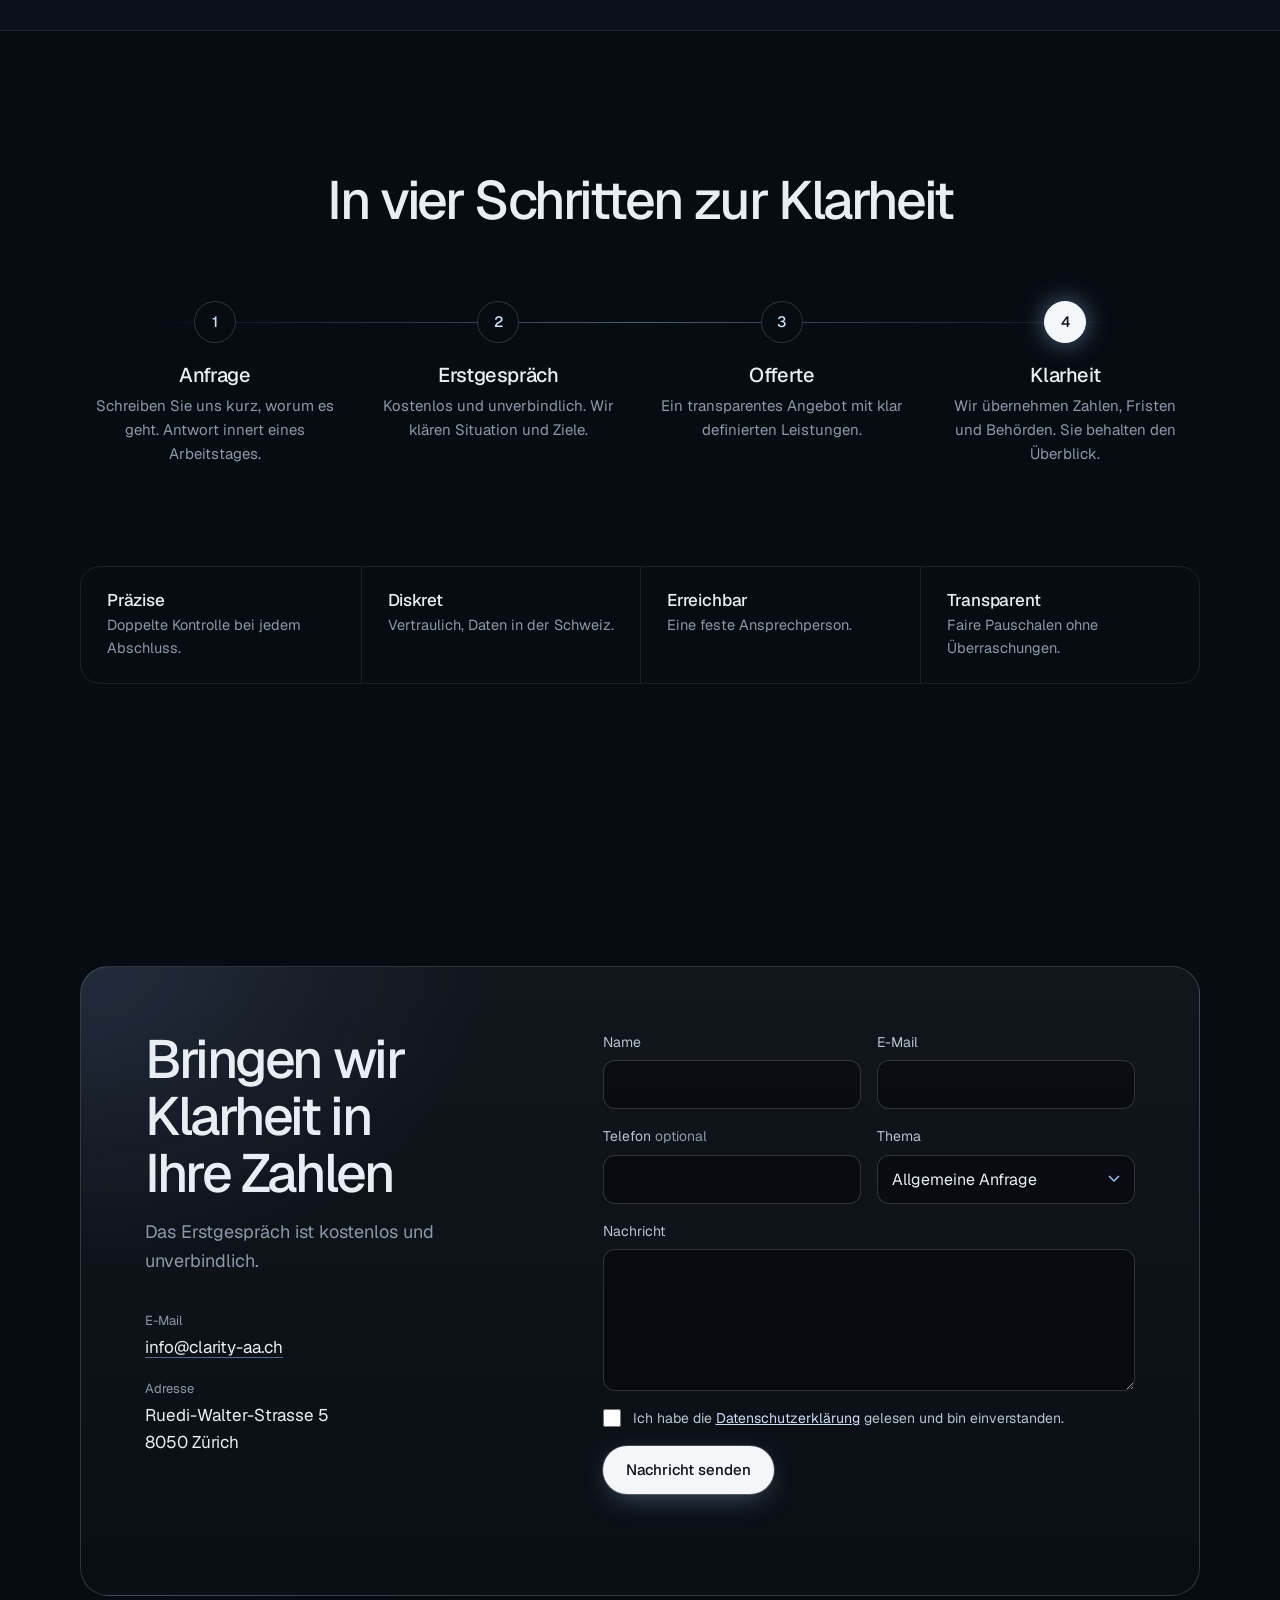
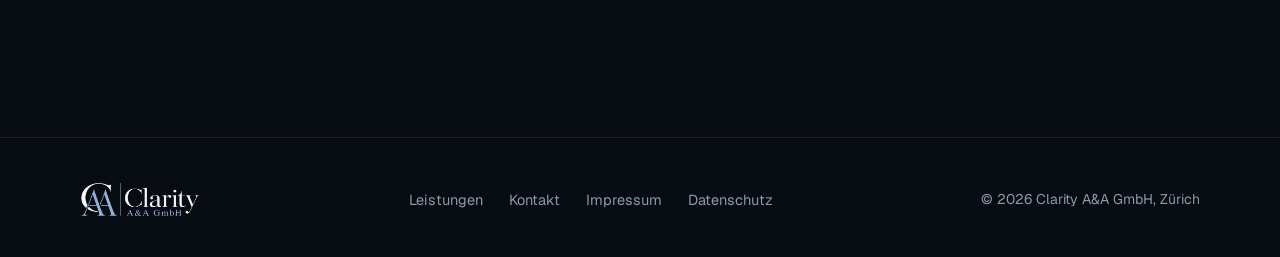
==== commit 00cafc24: "Elegantes dunkles Design mit Nebel-Intro, Glas-Oberflächen und moderner Abschluss-Karte Co-Authored-" ====
--- a/index.html
+++ b/index.html
@@ -4,12 +4,12 @@
   <meta charset="utf-8">
   <meta name="viewport" content="width=device-width, initial-scale=1">
   <title>Clarity A&amp;A GmbH – Treuhand, Steuern &amp; Buchhaltung in Zürich</title>
-  <meta name="description" content="Clarity A&amp;A GmbH in Zürich: Treuhand, Steuererklärungen, Buchhaltung, Liegenschaftsbuchhaltung, Beratung, Firmengründung und Liquidation.">
-  <meta name="theme-color" content="#f5f6f7">
+  <meta name="description" content="Clarity A&amp;A GmbH in Zürich: Treuhand, Steuererklärungen, Buchhaltung, Liegenschaftsbuchhaltung, Beratung, Firmengründung und Liquidation. Persönlich betreut, digital organisiert.">
+  <meta name="theme-color" content="#070b12">
   <meta property="og:title" content="Clarity A&amp;A GmbH – Treuhand in Zürich">
-  <meta property="og:description" content="Treuhand, Steuern und Buchhaltung in Zürich. Persönlich, präzise und digital.">
+  <meta property="og:description" content="Aus Nebel wird Klarheit: Treuhand, Steuern und Buchhaltung in Zürich.">
   <meta property="og:type" content="website">
-  <meta property="og:image" content="assets/logo-dark.png">
+  <meta property="og:image" content="assets/logo-light.png">
   <link rel="icon" type="image/png" href="assets/favicon.png">
   <link rel="apple-touch-icon" href="assets/apple-touch-icon.png">
   <link rel="preload" href="assets/fonts/geist.woff2" as="font" type="font/woff2" crossorigin>
@@ -23,259 +23,248 @@
     (function(){var d=document.documentElement;d.classList.add('js');
       try{if(sessionStorage.getItem('clarity-fog')||matchMedia('(prefers-reduced-motion: reduce)').matches)d.classList.add('fog-skip');}catch(e){}})();
   </script>
-  <link rel="stylesheet" href="styles.css?v=12">
+  <link rel="stylesheet" href="styles.css?v=13">
 </head>
 <body class="fog-intro">
 
+<!-- Nebel-Intro -->
 <div class="fog-blur" aria-hidden="true"></div>
 <canvas class="fog-intro-canvas" aria-hidden="true"></canvas>
 
-<!-- Seitenleiste: Marke, Inhaltsverzeichnis, Kontakt -->
-<aside class="rail">
-  <a href="#top" class="rail-brand" aria-label="Clarity A&amp;A GmbH – zur Startseite">
-    <img src="assets/logo-dark.png" alt="Clarity A&amp;A GmbH" width="900" height="269">
-  </a>
-  <button class="nav-toggle" aria-expanded="false" aria-controls="nav" aria-label="Menü öffnen"><span></span><span></span></button>
-  <nav id="nav" class="rail-nav" aria-label="Inhalt">
-    <a href="#top" data-sec="top">Übersicht</a>
-    <a href="#leistungen" data-sec="leistungen">Leistungen</a>
-    <a href="#kunden" data-sec="kunden">Für wen</a>
-    <a href="#ablauf" data-sec="ablauf">Ablauf</a>
-    <a href="#grundsaetze" data-sec="grundsaetze">Grundsätze</a>
-    <a href="#kontakt" data-sec="kontakt">Kontakt</a>
-  </nav>
-  <div class="rail-contact">
-    <a href="mailto:info@clarity-aa.ch" class="rail-mail">info@clarity-aa.ch</a>
-    <p>Ruedi-Walter-Strasse 5<br>8050 Zürich</p>
-    <a href="#kontakt" class="btn btn-primary btn-block">Erstgespräch vereinbaren</a>
+<header class="site-header">
+  <div class="header-bar">
+    <a href="#top" class="brand" aria-label="Clarity A&amp;A GmbH – zur Startseite">
+      <img src="assets/logo-light.png" alt="Clarity A&amp;A GmbH" width="900" height="269">
+    </a>
+    <nav id="nav" class="nav">
+      <a href="#leistungen">Leistungen</a>
+      <a href="#digital">Arbeitsweise</a>
+      <a href="#ablauf">Ablauf</a>
+      <a href="#kontakt" class="nav-cta">Erstgespräch</a>
+    </nav>
+    <button class="nav-toggle" aria-expanded="false" aria-controls="nav" aria-label="Menü öffnen"><span></span><span></span></button>
   </div>
-</aside>
-
-<main id="top" class="content">
-
-  <!-- ÜBERSICHT -->
-  <section class="hero" data-section="top">
-    <div class="hero-main">
-      <h1>Klarheit in Steuern, Buchhaltung und&nbsp;Treuhand.</h1>
-      <p class="lead">Wir betreuen KMU, Selbständige, Privatpersonen und Liegenschaftseigentümer in Zürich. Persönlich, präzise und mit digitalen Abläufen, die Ihnen Zeit sparen.</p>
+</header>
+
+<main id="top">
+
+  <!-- HERO -->
+  <section class="hero">
+    <div class="hero-glow" aria-hidden="true"></div>
+    <div class="hero-grid-lines" aria-hidden="true"></div>
+    <canvas class="fog-hero-canvas" aria-hidden="true"></canvas>
+
+    <div class="wrap hero-inner">
+      <p class="pill"><span class="pill-dot"></span>Treuhand in Zürich, persönlich und digital</p>
+      <h1>Aus Nebel wird <span class="grad">Klarheit.</span></h1>
+      <p class="lead">Steuern, Buchhaltung und Treuhand für KMU, Selbständige, Privatpersonen und Liegenschaftseigentümer. Präzise geführt, verständlich erklärt.</p>
       <div class="hero-actions">
-        <a href="#kontakt" class="btn btn-primary">Kostenloses Erstgespräch</a>
-        <a href="#leistungen" class="btn btn-quiet">Leistungen ansehen</a>
-      </div>
-    </div>
-
-    <dl class="facts">
-      <div><dt>Sitz</dt><dd>Zürich, Schweiz</dd></div>
+        <a href="#kontakt" class="btn btn-light">Kostenloses Erstgespräch</a>
+        <a href="#leistungen" class="btn btn-glass">Leistungen ansehen</a>
+      </div>
+
+      <!-- Abschluss-Karte als moderne Oberfläche -->
+      <div class="ledger" aria-label="Beispiel: Ablauf eines Jahresabschlusses">
+        <div class="ledger-bar">
+          <span class="dots" aria-hidden="true"><i></i><i></i><i></i></span>
+          <span class="ledger-tab">Jahresabschluss 2026</span>
+          <span class="ledger-badge">In Arbeit</span>
+        </div>
+        <div class="ledger-body">
+          <ul class="ledger-list">
+            <li><span class="tick"></span><span class="li-text">Belege erfasst</span><span class="li-val">312</span></li>
+            <li><span class="tick"></span><span class="li-text">Bankkonten abgestimmt</span><span class="li-val">3 / 3</span></li>
+            <li><span class="tick"></span><span class="li-text">Mehrwertsteuer Q4 abgerechnet</span><span class="li-val">fristgerecht</span></li>
+            <li><span class="tick"></span><span class="li-text">Bilanz und Erfolgsrechnung</span><span class="li-val">geprüft</span></li>
+            <li><span class="tick"></span><span class="li-text">Steuererklärung eingereicht</span><span class="li-val">Kanton ZH</span></li>
+          </ul>
+          <div class="ledger-side">
+            <p class="side-label">Fortschritt</p>
+            <p class="side-value"><span class="pct">0</span>&nbsp;%</p>
+            <div class="bar"><span></span></div>
+            <p class="ledger-done">Abschluss bereit</p>
+          </div>
+        </div>
+      </div>
+    </div>
+  </section>
+
+  <!-- VERTRAUEN -->
+  <section class="trust">
+    <dl class="wrap trust-row">
+      <div><dt>Sitz</dt><dd>Zürich</dd></div>
       <div><dt>Handelsregister</dt><dd>CHE-373.085.703</dd></div>
       <div><dt>Antwortzeit</dt><dd>innert 1 Arbeitstag</dd></div>
-      <div><dt>Datenhaltung</dt><dd>ausschliesslich in der Schweiz</dd></div>
+      <div><dt>Datenhaltung</dt><dd>in der Schweiz</dd></div>
     </dl>
   </section>
 
-  <!-- LEISTUNGEN: Register mit Detailansicht -->
-  <section class="block" id="leistungen" data-section="leistungen">
-    <header class="block-head">
-      <h2>Leistungen</h2>
-      <p>Wählen Sie einen Bereich, um zu sehen, was wir für Sie übernehmen.</p>
-    </header>
-
-    <div class="register">
-      <div class="register-index" role="tablist" aria-label="Leistungen">
-        <button role="tab" id="t-steuern" aria-controls="p-steuern" aria-selected="true">Steuern</button>
-        <button role="tab" id="t-buchhaltung" aria-controls="p-buchhaltung" aria-selected="false" tabindex="-1">Buchhaltung</button>
-        <button role="tab" id="t-liegenschaften" aria-controls="p-liegenschaften" aria-selected="false" tabindex="-1">Liegenschaftsbuchhaltung</button>
-        <button role="tab" id="t-treuhand" aria-controls="p-treuhand" aria-selected="false" tabindex="-1">Treuhand</button>
-        <button role="tab" id="t-beratung" aria-controls="p-beratung" aria-selected="false" tabindex="-1">Beratung</button>
-        <button role="tab" id="t-gruendung" aria-controls="p-gruendung" aria-selected="false" tabindex="-1">Firmengründung</button>
-        <button role="tab" id="t-liquidation" aria-controls="p-liquidation" aria-selected="false" tabindex="-1">Liquidation</button>
-      </div>
-
-      <div class="register-panels">
-        <article class="panel" role="tabpanel" id="p-steuern" aria-labelledby="t-steuern">
+  <!-- LEISTUNGEN -->
+  <section class="section" id="leistungen">
+    <div class="wrap">
+      <div class="section-head">
+        <h2>Alles, was Ihre Finanzen brauchen</h2>
+        <p>Sieben Fachbereiche, ein Ansprechpartner, der Ihre Situation kennt.</p>
+      </div>
+
+      <div class="bento">
+        <article class="card card-xl">
+          <svg class="icon" viewBox="0 0 32 32" aria-hidden="true"><path d="M8 4h12l5 5v19H8z M20 4v5h5 M12 15h9 M12 19h9 M12 23h6"/></svg>
           <h3>Steuern</h3>
-          <p>Wir erstellen Ihre Steuererklärung vollständig und optimieren im legalen Rahmen. Bei Rückfragen des Steueramts sind wir Ihre Ansprechperson.</p>
-          <ul>
-            <li>Steuererklärungen für Privatpersonen</li>
-            <li>Steuererklärungen für GmbH und AG</li>
-            <li>Steuerplanung und Optimierung</li>
-            <li>Prüfung der Veranlagung und Einsprachen</li>
-            <li>Korrespondenz mit dem Steueramt</li>
-          </ul>
-        </article>
-
-        <article class="panel" role="tabpanel" id="p-buchhaltung" aria-labelledby="t-buchhaltung">
+          <p>Steuererklärungen für Privatpersonen und Unternehmen, Steuerplanung im legalen Rahmen, Prüfung der Veranlagung und Vertretung gegenüber dem Steueramt.</p>
+          <ul class="chips"><li>Privatpersonen</li><li>GmbH &amp; AG</li><li>Steuerplanung</li><li>Einsprachen</li></ul>
+        </article>
+        <article class="card">
+          <svg class="icon" viewBox="0 0 32 32" aria-hidden="true"><path d="M5 26h22 M8 22v-8 M14 22V9 M20 22v-5 M26 22V12"/></svg>
           <h3>Buchhaltung</h3>
-          <p>Eine saubere Buchhaltung ist die Grundlage jeder guten Entscheidung. Wir führen sie laufend, termingerecht und nachvollziehbar.</p>
-          <ul>
-            <li>Laufende Finanzbuchhaltung</li>
-            <li>Mehrwertsteuer-Abrechnungen</li>
-            <li>Debitoren und Kreditoren</li>
-            <li>Jahresabschluss nach Obligationenrecht</li>
-            <li>Verständliche Auswertungen</li>
-          </ul>
-        </article>
-
-        <article class="panel" role="tabpanel" id="p-liegenschaften" aria-labelledby="t-liegenschaften">
-          <h3>Liegenschaftsbuchhaltung</h3>
-          <p>Für Eigentümer von Mietliegenschaften und Stockwerkeigentümergemeinschaften führen wir die Liegenschaftsbuchhaltung vollständig.</p>
-          <ul>
-            <li>Buchhaltung für Mietliegenschaften</li>
-            <li>Stockwerkeigentum</li>
-            <li>Heiz- und Nebenkostenabrechnungen</li>
-            <li>Erneuerungsfonds</li>
-            <li>Jahresrechnung je Liegenschaft</li>
-          </ul>
-        </article>
-
-        <article class="panel" role="tabpanel" id="p-treuhand" aria-labelledby="t-treuhand">
+          <p>Finanzbuchhaltung, MWST und Jahresabschluss nach OR. Termingerecht und nachvollziehbar.</p>
+        </article>
+        <article class="card">
+          <svg class="icon" viewBox="0 0 32 32" aria-hidden="true"><path d="M4 15L16 5l12 10 M7 13v14h18V13 M13 27v-7h6v7"/></svg>
+          <h3>Liegenschafts&shy;buchhaltung</h3>
+          <p>Mietliegenschaften und Stockwerkeigentum: Nebenkosten, Erneuerungsfonds, Jahresrechnung.</p>
+        </article>
+        <article class="card">
+          <svg class="icon" viewBox="0 0 32 32" aria-hidden="true"><path d="M16 4l10 4v7c0 6-4.5 10.5-10 13C10.5 25.5 6 21 6 15V8z M11.5 16l3 3 6-6"/></svg>
           <h3>Treuhand</h3>
-          <p>Wir übernehmen die laufende Administration Ihres Unternehmens, damit Sie sich auf Ihr Kerngeschäft konzentrieren können.</p>
-          <ul>
-            <li>Lohnadministration</li>
-            <li>Sozialversicherungen (AHV, BVG, UVG)</li>
-            <li>Zahlungsverkehr</li>
-            <li>Korrespondenz mit Behörden</li>
-          </ul>
-        </article>
-
-        <article class="panel" role="tabpanel" id="p-beratung" aria-labelledby="t-beratung">
+          <p>Lohnadministration, Sozialversicherungen und Korrespondenz mit Behörden.</p>
+        </article>
+        <article class="card">
+          <svg class="icon" viewBox="0 0 32 32" aria-hidden="true"><path d="M6 7h20v14H15l-6 5v-5H6z M11 12h10 M11 16h6"/></svg>
           <h3>Beratung</h3>
-          <p>Unternehmerische Entscheidungen brauchen eine solide Grundlage. Wir beraten Sie unabhängig und erklären verständlich.</p>
-          <ul>
-            <li>Wahl und Wechsel der Rechtsform</li>
-            <li>Budget und Liquiditätsplanung</li>
-            <li>Investitions- und Finanzierungsfragen</li>
-            <li>Nachfolgeregelung</li>
-          </ul>
-        </article>
-
-        <article class="panel" role="tabpanel" id="p-gruendung" aria-labelledby="t-gruendung">
+          <p>Rechtsform, Budget, Liquidität und Nachfolge. Unabhängig und verständlich.</p>
+        </article>
+        <article class="card card-wide">
+          <svg class="icon" viewBox="0 0 32 32" aria-hidden="true"><path d="M16 27V13 M16 13c0-5 4-8 9-8 0 5-4 8-9 8z M16 17c0-4-3-6-7-6 0 4 3 6 7 6z M9 27h14"/></svg>
           <h3>Firmengründung</h3>
-          <p>Wir begleiten Sie vom ersten Gespräch bis zum Eintrag im Handelsregister und richten alles von Anfang an richtig ein.</p>
-          <ul>
-            <li>Wahl der passenden Rechtsform</li>
-            <li>Gründungsunterlagen und Statuten</li>
-            <li>Eintrag im Handelsregister</li>
-            <li>Einrichtung von Buchhaltung und MWST</li>
-          </ul>
-        </article>
-
-        <article class="panel" role="tabpanel" id="p-liquidation" aria-labelledby="t-liquidation">
+          <p>Von der Rechtsform bis zum Handelsregistereintrag, alles von Anfang an richtig eingerichtet.</p>
+        </article>
+        <article class="card card-wide">
+          <svg class="icon" viewBox="0 0 32 32" aria-hidden="true"><path d="M6 9h20 M9 9v17h14V9 M13 9V5h6v4 M13 14v8 M19 14v8"/></svg>
           <h3>Liquidation</h3>
-          <p>Wenn ein Kapitel endet, sorgen wir für eine geordnete Auflösung Ihrer Gesellschaft, ohne offene Enden.</p>
-          <ul>
-            <li>Liquidationsbilanz</li>
-            <li>Schuldenruf</li>
-            <li>Steuerliche Schlussabrechnung</li>
-            <li>Löschung im Handelsregister</li>
-          </ul>
-        </article>
-      </div>
-    </div>
-  </section>
-
-  <!-- FÜR WEN -->
-  <section class="block" id="kunden" data-section="kunden">
-    <header class="block-head">
-      <h2>Für wen wir arbeiten</h2>
-    </header>
-    <div class="audiences">
-      <div>
-        <h3>KMU</h3>
-        <p>Buchhaltung, Löhne, MWST und Abschluss für kleine und mittlere Unternehmen.</p>
-      </div>
-      <div>
-        <h3>Selbständige</h3>
-        <p>Einfache Abläufe für Einzelfirmen und Freischaffende, von der Gründung an.</p>
-      </div>
-      <div>
-        <h3>Privatpersonen</h3>
-        <p>Steuererklärung und Steuerberatung, auch bei Liegenschaften oder Wertschriften.</p>
-      </div>
-      <div>
-        <h3>Liegenschaftseigentümer</h3>
-        <p>Liegenschaftsbuchhaltung und Nebenkostenabrechnung für Mietobjekte und Stockwerkeigentum.</p>
+          <p>Liquidationsbilanz, Schuldenruf und Löschung im Handelsregister, geordnet abgeschlossen.</p>
+        </article>
+      </div>
+    </div>
+  </section>
+
+  <!-- DIGITAL -->
+  <section class="section section-alt" id="digital">
+    <div class="wrap digital">
+      <div class="digital-text">
+        <h2>Treuhand, wie sie heute sein sollte</h2>
+        <p>Wir verbinden sorgfältige Handarbeit mit digitalen Abläufen. Das spart Ihnen Zeit, Papier und Rückfragen.</p>
+        <ul class="features">
+          <li>
+            <h3>Belege digital übermitteln</h3>
+            <p>Fotografieren, hochladen, erledigt. Kein Ordner mehr, der hin und her geht.</p>
+          </li>
+          <li>
+            <h3>Fristen im Blick</h3>
+            <p>MWST, Steuern und Abschlüsse planen wir voraus. Sie werden rechtzeitig informiert.</p>
+          </li>
+          <li>
+            <h3>Zahlen, die man versteht</h3>
+            <p>Auswertungen in klarer Sprache, damit Sie gute Entscheidungen treffen können.</p>
+          </li>
+        </ul>
+      </div>
+      <div class="digital-visual" aria-hidden="true">
+        <div class="orbit">
+          <div class="orbit-ring r1"></div>
+          <div class="orbit-ring r2"></div>
+          <div class="orbit-ring r3"></div>
+          <img src="assets/favicon-mark.png" alt="" class="orbit-core">
+          <span class="orbit-tag t1">Belege</span>
+          <span class="orbit-tag t2">MWST</span>
+          <span class="orbit-tag t3">Löhne</span>
+          <span class="orbit-tag t4">Steuern</span>
+        </div>
       </div>
     </div>
   </section>
 
   <!-- ABLAUF -->
-  <section class="block" id="ablauf" data-section="ablauf">
-    <header class="block-head">
-      <h2>So beginnt die Zusammenarbeit</h2>
-    </header>
-    <ol class="timeline">
-      <li><span class="tl-no">1</span><h3>Anfrage</h3><p>Sie schreiben uns kurz, worum es geht. Wir melden uns innert eines Arbeitstages.</p></li>
-      <li><span class="tl-no">2</span><h3>Erstgespräch</h3><p>Kostenlos und unverbindlich. Wir klären Ihre Situation und Ihre Ziele.</p></li>
-      <li><span class="tl-no">3</span><h3>Offerte</h3><p>Sie erhalten ein transparentes Angebot mit klar definierten Leistungen.</p></li>
-      <li><span class="tl-no">4</span><h3>Betreuung</h3><p>Wir übernehmen Zahlen, Fristen und Behörden. Sie behalten den Überblick.</p></li>
-    </ol>
-  </section>
-
-  <!-- GRUNDSÄTZE -->
-  <section class="block" id="grundsaetze" data-section="grundsaetze">
-    <header class="block-head">
-      <h2>Unsere Grundsätze</h2>
-    </header>
-    <div class="principles">
-      <div><h3>Präzision</h3><p>Sorgfältige Arbeit nach Schweizer Recht, mit doppelter Kontrolle bei jedem Abschluss.</p></div>
-      <div><h3>Diskretion</h3><p>Ihre Unterlagen behandeln wir vertraulich und speichern sie ausschliesslich in der Schweiz.</p></div>
-      <div><h3>Erreichbarkeit</h3><p>Eine feste Ansprechperson und Antworten in verständlicher Sprache.</p></div>
-      <div><h3>Transparenz</h3><p>Klare Offerten und faire Pauschalen. Sie wissen vorher, was es kostet.</p></div>
+  <section class="section" id="ablauf">
+    <div class="wrap">
+      <div class="section-head">
+        <h2>In vier Schritten zur Klarheit</h2>
+      </div>
+      <ol class="steps">
+        <li><span class="step-no">1</span><h3>Anfrage</h3><p>Schreiben Sie uns kurz, worum es geht. Antwort innert eines Arbeitstages.</p></li>
+        <li><span class="step-no">2</span><h3>Erstgespräch</h3><p>Kostenlos und unverbindlich. Wir klären Situation und Ziele.</p></li>
+        <li><span class="step-no">3</span><h3>Offerte</h3><p>Ein transparentes Angebot mit klar definierten Leistungen.</p></li>
+        <li><span class="step-no">4</span><h3>Klarheit</h3><p>Wir übernehmen Zahlen, Fristen und Behörden. Sie behalten den Überblick.</p></li>
+      </ol>
+
+      <div class="principles">
+        <div><h3>Präzise</h3><p>Doppelte Kontrolle bei jedem Abschluss.</p></div>
+        <div><h3>Diskret</h3><p>Vertraulich, Daten in der Schweiz.</p></div>
+        <div><h3>Erreichbar</h3><p>Eine feste Ansprechperson.</p></div>
+        <div><h3>Transparent</h3><p>Faire Pauschalen ohne Überraschungen.</p></div>
+      </div>
     </div>
   </section>
 
   <!-- KONTAKT -->
-  <section class="block contact" id="kontakt" data-section="kontakt">
-    <div class="contact-grid">
-      <div class="contact-info">
-        <h2>Erstgespräch vereinbaren</h2>
-        <p>Beschreiben Sie kurz Ihr Anliegen. Das Erstgespräch ist kostenlos und unverbindlich.</p>
-        <dl class="contact-list">
-          <div><dt>E-Mail</dt><dd><a href="mailto:info@clarity-aa.ch">info@clarity-aa.ch</a></dd></div>
-          <div><dt>Adresse</dt><dd>Ruedi-Walter-Strasse 5, 8050 Zürich</dd></div>
-        </dl>
-      </div>
-
-      <form class="contact-form" action="kontakt.php" method="post">
-        <div class="field-row">
-          <label><span>Name</span><input type="text" name="name" required autocomplete="name"></label>
-          <label><span>E-Mail</span><input type="email" name="email" required autocomplete="email"></label>
-        </div>
-        <div class="field-row">
-          <label><span>Telefon <em>optional</em></span><input type="tel" name="telefon" autocomplete="tel"></label>
-          <label><span>Thema</span>
-            <select name="thema">
-              <option>Allgemeine Anfrage</option>
-              <option>Steuern</option>
-              <option>Buchhaltung</option>
-              <option>Liegenschaftsbuchhaltung</option>
-              <option>Treuhand</option>
-              <option>Beratung</option>
-              <option>Firmengründung</option>
-              <option>Liquidation</option>
-            </select>
-          </label>
-        </div>
-        <label><span>Nachricht</span><textarea name="nachricht" rows="5" required></textarea></label>
-        <label class="hp" aria-hidden="true">Website<input type="text" name="website" tabindex="-1" autocomplete="off"></label>
-        <label class="consent"><input type="checkbox" name="datenschutz" required> <span>Ich habe die <a href="datenschutz.html">Datenschutzerklärung</a> gelesen und bin einverstanden.</span></label>
-        <button type="submit" class="btn btn-primary">Nachricht senden</button>
-        <p class="form-status" role="status" aria-live="polite"></p>
-      </form>
-    </div>
-  </section>
-
-  <footer class="site-footer">
-    <p>© <span id="year">2026</span> Clarity A&amp;A GmbH, Zürich</p>
-    <nav>
+  <section class="section contact" id="kontakt">
+    <div class="wrap">
+      <div class="contact-card">
+        <div class="contact-info">
+          <h2>Bringen wir Klarheit in Ihre Zahlen</h2>
+          <p>Das Erstgespräch ist kostenlos und unverbindlich.</p>
+          <dl class="contact-list">
+            <div><dt>E-Mail</dt><dd><a href="mailto:info@clarity-aa.ch">info@clarity-aa.ch</a></dd></div>
+            <div><dt>Adresse</dt><dd>Ruedi-Walter-Strasse 5<br>8050 Zürich</dd></div>
+          </dl>
+        </div>
+
+        <form class="contact-form" action="kontakt.php" method="post">
+          <div class="field-row">
+            <label><span>Name</span><input type="text" name="name" required autocomplete="name"></label>
+            <label><span>E-Mail</span><input type="email" name="email" required autocomplete="email"></label>
+          </div>
+          <div class="field-row">
+            <label><span>Telefon <em>optional</em></span><input type="tel" name="telefon" autocomplete="tel"></label>
+            <label><span>Thema</span>
+              <select name="thema">
+                <option>Allgemeine Anfrage</option>
+                <option>Steuern</option>
+                <option>Buchhaltung</option>
+                <option>Liegenschaftsbuchhaltung</option>
+                <option>Treuhand</option>
+                <option>Beratung</option>
+                <option>Firmengründung</option>
+                <option>Liquidation</option>
+              </select>
+            </label>
+          </div>
+          <label><span>Nachricht</span><textarea name="nachricht" rows="5" required></textarea></label>
+          <label class="hp" aria-hidden="true">Website<input type="text" name="website" tabindex="-1" autocomplete="off"></label>
+          <label class="consent"><input type="checkbox" name="datenschutz" required> <span>Ich habe die <a href="datenschutz.html">Datenschutzerklärung</a> gelesen und bin einverstanden.</span></label>
+          <button type="submit" class="btn btn-light">Nachricht senden</button>
+          <p class="form-status" role="status" aria-live="polite"></p>
+        </form>
+      </div>
+    </div>
+  </section>
+
+</main>
+
+<footer class="site-footer">
+  <div class="wrap footer-inner">
+    <img src="assets/logo-light.png" alt="Clarity A&amp;A GmbH" class="footer-logo" width="900" height="269" loading="lazy">
+    <nav class="footer-nav">
+      <a href="#leistungen">Leistungen</a>
+      <a href="#kontakt">Kontakt</a>
       <a href="impressum.html">Impressum</a>
       <a href="datenschutz.html">Datenschutz</a>
     </nav>
-  </footer>
-</main>
-
-<script src="fog.js?v=12" defer></script>
-<script src="script.js?v=12" defer></script>
+    <p class="copyright">© <span id="year">2026</span> Clarity A&amp;A GmbH, Zürich</p>
+  </div>
+</footer>
+
+<script src="fog.js?v=13" defer></script>
+<script src="script.js?v=13" defer></script>
 </body>
 </html>
--- a/styles.css
+++ b/styles.css
@@ -7,291 +7,357 @@
 }
 
 :root {
-  --bg: #f5f6f7;
-  --surface: #ffffff;
-  --ink: #0f1a24;
-  --muted: #5a6672;
-  --line: #dfe3e7;
-  --navy: #1e4b7a;
-  --navy-deep: #163a5f;
-  --navy-soft: #e8eef5;
+  --bg: #070b12;
+  --bg-2: #0b111b;
+  --glass: rgba(255, 255, 255, .035);
+  --glass-2: rgba(255, 255, 255, .06);
+  --border: rgba(255, 255, 255, .09);
+  --border-2: rgba(255, 255, 255, .16);
+  --text: #e9eef4;
+  --muted: #8d99a8;
+  --ice: #9cc3f5;
+  --ice-2: #cfe1fa;
+  --pearl: #f4f6f9;
 
   --font: "Geist", system-ui, -apple-system, "Segoe UI", Roboto, sans-serif;
-  --rail: 288px;
-  --pad: clamp(20px, 4.5vw, 72px);
+  --wrap: 1200px;
+  --gutter: clamp(18px, 4vw, 40px);
+  --r: 20px;
   --ease: cubic-bezier(.2,.7,.2,1);
 }
 
 *, *::before, *::after { box-sizing: border-box; }
-html { scroll-behavior: smooth; -webkit-text-size-adjust: 100%; }
+html { scroll-behavior: smooth; -webkit-text-size-adjust: 100%; scroll-padding-top: 96px; background: var(--bg); }
 body {
   margin: 0; font-family: var(--font); font-size: 17px; line-height: 1.6;
-  color: var(--ink); background: var(--bg);
+  color: var(--text); background: var(--bg);
   -webkit-font-smoothing: antialiased; overflow-x: hidden;
 }
 img { max-width: 100%; height: auto; display: block; }
 a { color: inherit; }
-h1, h2, h3 { margin: 0; font-weight: 500; letter-spacing: -0.03em; line-height: 1.08; }
+h1, h2, h3 { margin: 0; font-weight: 500; letter-spacing: -0.035em; line-height: 1.06; }
 p { margin: 0 0 1em; }
-::selection { background: var(--navy); color: #fff; }
-:focus-visible { outline: 2px solid var(--navy); outline-offset: 3px; border-radius: 4px; }
+::selection { background: var(--ice); color: var(--bg); }
+:focus-visible { outline: 2px solid var(--ice); outline-offset: 3px; border-radius: 6px; }
+.wrap { max-width: var(--wrap); margin: 0 auto; padding: 0 var(--gutter); }
 
 /* ---------- Buttons ---------- */
 .btn {
   display: inline-flex; align-items: center; justify-content: center;
   min-height: 48px; padding: 0 22px;
-  font: 500 15px/1 var(--font); letter-spacing: -0.005em;
-  text-decoration: none; white-space: nowrap;
-  border: 1px solid transparent; border-radius: 8px; cursor: pointer;
-  transition: background .2s, border-color .2s, color .2s;
-}
-.btn-primary { background: var(--navy); color: #fff; }
-.btn-primary:hover { background: var(--navy-deep); }
-.btn-quiet { border-color: var(--line); color: var(--ink); background: var(--surface); }
-.btn-quiet:hover { border-color: var(--ink); }
-.btn-block { width: 100%; }
-
-/* ---------- Seitenleiste ---------- */
-.rail {
-  position: fixed; inset: 0 auto 0 0; width: var(--rail); z-index: 40;
-  display: flex; flex-direction: column;
-  padding: 36px 28px 28px;
-  background: var(--surface); border-right: 1px solid var(--line);
-}
-.rail-brand { display: block; width: 168px; }
-.rail-nav { display: flex; flex-direction: column; margin-top: 64px; }
-.rail-nav a {
-  position: relative; display: block;
-  padding: 9px 0 9px 18px; font-size: 15px; color: var(--muted); text-decoration: none;
-  border-left: 1px solid var(--line);
-  transition: color .2s, border-color .2s;
-}
-.rail-nav a:hover { color: var(--ink); }
-.rail-nav a.active { color: var(--ink); font-weight: 500; border-left: 2px solid var(--navy); padding-left: 17px; }
-.rail-contact { margin-top: auto; font-size: 14px; color: var(--muted); }
-.rail-contact p { margin: 6px 0 18px; }
-.rail-mail { color: var(--ink); text-decoration: none; font-weight: 500; }
-.rail-mail:hover { color: var(--navy); }
-.nav-toggle { display: none; }
-
-/* ---------- Inhalt ---------- */
-.content { margin-left: var(--rail); }
-.block { padding: clamp(72px, 9vw, 120px) var(--pad); border-top: 1px solid var(--line); }
-.block-head { display: grid; grid-template-columns: minmax(0, 1fr) minmax(0, 1fr); gap: 32px; align-items: end; margin-bottom: clamp(36px, 5vw, 56px); }
-.block-head h2 { font-size: clamp(32px, 3.4vw, 48px); }
-.block-head p { margin: 0; color: var(--muted); max-width: 30em; }
-
-/* Übersicht */
-.hero {
-  min-height: 100vh; min-height: 100svh;
-  display: grid; grid-template-rows: 1fr auto;
-  padding: clamp(80px, 12vh, 140px) var(--pad) 0;
-}
-.hero-main { align-self: center; max-width: 980px; padding-bottom: 64px; }
-.hero h1 { font-size: clamp(42px, 5.8vw, 88px); letter-spacing: -0.045em; line-height: 1.02; margin-bottom: 32px; text-wrap: balance; }
-.lead { font-size: clamp(18px, 1.5vw, 21px); color: var(--muted); max-width: 34em; margin-bottom: 36px; }
-.hero-actions { display: flex; flex-wrap: wrap; gap: 10px; }
-
-.facts {
-  display: grid; grid-template-columns: repeat(4, 1fr); margin: 0 calc(var(--pad) * -1);
-  border-top: 1px solid var(--line); background: var(--surface);
-}
-.facts > div { padding: 24px var(--pad) 26px; border-right: 1px solid var(--line); }
-.facts > div:first-child { padding-left: var(--pad); }
-.facts > div:not(:first-child) { padding-left: 28px; }
-.facts > div:last-child { border-right: 0; }
-.facts dt { font-size: 13px; color: var(--muted); margin-bottom: 4px; }
-.facts dd { margin: 0; font-size: 16px; font-weight: 500; font-variant-numeric: tabular-nums; }
-
-/* Leistungen: Register */
-.register {
-  display: grid; grid-template-columns: minmax(220px, 340px) 1fr;
-  background: var(--surface); border: 1px solid var(--line); border-radius: 14px; overflow: hidden;
-}
-.register-index { display: flex; flex-direction: column; border-right: 1px solid var(--line); padding: 10px; }
-.register-index button {
-  all: unset; box-sizing: border-box; cursor: pointer;
-  display: flex; align-items: center; justify-content: space-between; gap: 12px;
-  padding: 15px 16px; border-radius: 8px;
-  font-size: 16px; color: var(--muted);
-  transition: background .2s, color .2s;
-}
-.register-index button::after { content: ""; width: 7px; height: 7px; border-top: 1.5px solid currentColor; border-right: 1.5px solid currentColor; transform: rotate(45deg); opacity: 0; transition: opacity .2s, transform .2s; }
-.register-index button:hover { color: var(--ink); background: var(--bg); }
-.register-index button[aria-selected="true"] { color: var(--navy); background: var(--navy-soft); font-weight: 500; }
-.register-index button[aria-selected="true"]::after { opacity: 1; }
-.register-index button:focus-visible { outline: 2px solid var(--navy); outline-offset: -2px; }
-
-.register-panels { position: relative; padding: clamp(28px, 4vw, 52px); min-height: 380px; }
-.panel h3 { font-size: clamp(26px, 2.4vw, 34px); margin-bottom: 16px; }
-.panel > p { color: var(--muted); max-width: 36em; margin-bottom: 28px; }
-.panel ul { list-style: none; margin: 0; padding: 0; display: grid; grid-template-columns: 1fr 1fr; gap: 0 32px; max-width: 720px; }
-.panel li { position: relative; padding: 13px 0 13px 28px; border-top: 1px solid var(--line); font-size: 16px; }
-.panel li::before {
-  content: ""; position: absolute; left: 2px; top: 19px; width: 12px; height: 7px;
-  border-left: 1.5px solid var(--navy); border-bottom: 1.5px solid var(--navy); transform: rotate(-45deg);
-}
-html.js .register .panel[hidden] { display: none; }
-html.js .register .panel.enter { animation: panel-in .35s var(--ease); }
-@keyframes panel-in { from { opacity: 0; transform: translateY(6px); } to { opacity: 1; transform: none; } }
-
-/* Für wen */
-.audiences { display: grid; grid-template-columns: repeat(4, 1fr); border-top: 1px solid var(--ink); }
-.audiences > div { padding: 24px 24px 8px 0; }
-.audiences > div + div { padding-left: 24px; border-left: 1px solid var(--line); }
-.audiences h3 { font-size: 20px; letter-spacing: -0.015em; margin-bottom: 10px; }
-.audiences p { color: var(--muted); font-size: 15px; margin: 0; }
+  font: 500 15px/1 var(--font); text-decoration: none; white-space: nowrap;
+  border: 1px solid transparent; border-radius: 999px; cursor: pointer;
+  transition: background .25s, border-color .25s, color .25s, box-shadow .25s;
+}
+.btn-light { background: var(--pearl); color: #0a0f18; box-shadow: 0 0 0 1px rgba(255,255,255,.2), 0 8px 30px -8px rgba(156,195,245,.45); }
+.btn-light:hover { background: #fff; box-shadow: 0 0 0 1px rgba(255,255,255,.4), 0 10px 40px -6px rgba(156,195,245,.65); }
+.btn-glass { background: var(--glass); border-color: var(--border-2); color: var(--text); -webkit-backdrop-filter: blur(10px); backdrop-filter: blur(10px); }
+.btn-glass:hover { background: var(--glass-2); border-color: rgba(255,255,255,.28); }
+
+/* ---------- Header ---------- */
+.site-header { position: fixed; top: 14px; left: 0; right: 0; z-index: 50; padding: 0 var(--gutter); pointer-events: none; }
+.header-bar {
+  pointer-events: auto; max-width: calc(var(--wrap) - 2 * var(--gutter) + 24px); margin: 0 auto;
+  display: flex; align-items: center; justify-content: space-between; gap: 24px;
+  padding: 8px 8px 8px 20px; border-radius: 999px;
+  background: rgba(10, 15, 24, .55); border: 1px solid var(--border);
+  -webkit-backdrop-filter: blur(18px) saturate(1.4); backdrop-filter: blur(18px) saturate(1.4);
+}
+.brand { display: block; width: 122px; flex-shrink: 0; }
+.nav { display: flex; align-items: center; gap: 2px; }
+.nav a { font-size: 14.5px; color: var(--muted); text-decoration: none; padding: 9px 14px; border-radius: 999px; transition: color .2s, background .2s; }
+.nav a:hover { color: var(--text); background: var(--glass-2); }
+.nav .nav-cta { background: var(--pearl); color: #0a0f18; font-weight: 500; margin-left: 6px; }
+.nav .nav-cta:hover { background: #fff; color: #0a0f18; }
+.nav-toggle { display: none; width: 42px; height: 42px; border-radius: 50%; border: 0; background: var(--glass-2); cursor: pointer; padding: 0 12px; position: relative; z-index: 60; }
+.nav-toggle span { display: block; height: 1.5px; background: var(--text); margin: 6px 0; transition: transform .3s var(--ease); }
+
+/* ---------- Hero ---------- */
+.hero { position: relative; overflow: hidden; padding: 168px 0 0; isolation: isolate; }
+.hero-glow {
+  position: absolute; inset: -20% -10% auto; height: 120%; z-index: -2; pointer-events: none;
+  background:
+    radial-gradient(ellipse 45% 35% at 50% 18%, rgba(120,165,230,.30), transparent 70%),
+    radial-gradient(ellipse 35% 30% at 18% 40%, rgba(90,120,200,.16), transparent 70%),
+    radial-gradient(ellipse 35% 30% at 85% 45%, rgba(150,190,240,.12), transparent 70%);
+}
+.hero-grid-lines {
+  position: absolute; inset: 0; z-index: -2; pointer-events: none;
+  background-image: linear-gradient(rgba(255,255,255,.035) 1px, transparent 1px), linear-gradient(90deg, rgba(255,255,255,.035) 1px, transparent 1px);
+  background-size: 64px 64px; background-position: center top;
+  -webkit-mask-image: radial-gradient(ellipse 70% 60% at 50% 30%, #000 30%, transparent 75%);
+  mask-image: radial-gradient(ellipse 70% 60% at 50% 30%, #000 30%, transparent 75%);
+}
+.fog-hero-canvas { position: absolute; inset: 0; width: 100%; height: 100%; pointer-events: none; z-index: -1; }
+.hero-inner { text-align: center; display: flex; flex-direction: column; align-items: center; }
+.pill {
+  display: inline-flex; align-items: center; gap: 10px; margin: 0 0 28px;
+  padding: 7px 14px 7px 12px; border-radius: 999px; font-size: 13.5px; color: var(--ice-2);
+  background: var(--glass); border: 1px solid var(--border);
+  -webkit-backdrop-filter: blur(8px); backdrop-filter: blur(8px);
+}
+.pill-dot { width: 7px; height: 7px; border-radius: 50%; background: var(--ice); box-shadow: 0 0 0 4px rgba(156,195,245,.18); }
+.hero h1 { font-size: clamp(46px, 7.4vw, 104px); letter-spacing: -0.055em; line-height: .98; margin-bottom: 26px; text-wrap: balance; }
+.grad {
+  background: linear-gradient(180deg, #ffffff 10%, #a9c8f0 95%);
+  -webkit-background-clip: text; background-clip: text; color: transparent;
+}
+.lead { font-size: clamp(17px, 1.5vw, 20px); color: var(--muted); max-width: 36em; margin-bottom: 36px; text-wrap: pretty; }
+.hero-actions { display: flex; flex-wrap: wrap; gap: 10px; justify-content: center; }
+
+/* Abschluss-Karte */
+.ledger {
+  position: relative; width: 100%; max-width: 900px; margin-top: 76px; text-align: left;
+  border-radius: 22px 22px 0 0; border: 1px solid var(--border-2); border-bottom: 0;
+  background: linear-gradient(180deg, rgba(22,30,44,.82), rgba(10,15,24,.92));
+  -webkit-backdrop-filter: blur(20px); backdrop-filter: blur(20px);
+  box-shadow: 0 -30px 90px -30px rgba(120,165,230,.35), inset 0 1px 0 rgba(255,255,255,.08);
+}
+.ledger::after { content: ""; position: absolute; left: 0; right: 0; bottom: 0; height: 90px; background: linear-gradient(transparent, var(--bg)); pointer-events: none; }
+.ledger-bar { display: flex; align-items: center; gap: 14px; padding: 14px 18px; border-bottom: 1px solid var(--border); }
+.dots { display: flex; gap: 6px; }
+.dots i { width: 10px; height: 10px; border-radius: 50%; background: rgba(255,255,255,.12); }
+.ledger-tab { font-size: 13.5px; color: var(--text); padding: 5px 12px; border-radius: 8px; background: var(--glass-2); }
+.ledger-badge { margin-left: auto; font-size: 12.5px; padding: 4px 10px; border-radius: 999px; color: var(--muted); border: 1px solid var(--border); transition: color .4s, border-color .4s, background .4s; }
+.ledger.done .ledger-badge { color: #0a0f18; background: var(--ice-2); border-color: var(--ice-2); }
+.ledger-body { display: grid; grid-template-columns: 1fr 240px; }
+.ledger-list { list-style: none; margin: 0; padding: 10px 26px 40px; }
+.ledger-list li { display: grid; grid-template-columns: 26px 1fr auto; align-items: center; gap: 12px; padding: 14px 0; border-bottom: 1px solid var(--border); font-size: 15px; }
+.li-text { color: var(--muted); transition: color .4s; }
+.li-val { font-size: 13.5px; color: var(--muted); opacity: .35; font-variant-numeric: tabular-nums; transition: opacity .4s; }
+.tick { width: 20px; height: 20px; border-radius: 50%; border: 1.5px solid var(--border-2); position: relative; transition: background .35s, border-color .35s, box-shadow .35s; }
+.tick::after { content: ""; position: absolute; left: 6px; top: 3px; width: 5px; height: 9px; border: solid #0a0f18; border-width: 0 2px 2px 0; transform: rotate(45deg) scale(0); transition: transform .35s var(--ease); }
+.ledger-list li.on .tick { background: var(--ice); border-color: var(--ice); box-shadow: 0 0 12px rgba(156,195,245,.6); }
+.ledger-list li.on .tick::after { transform: rotate(45deg) scale(1); }
+.ledger-list li.on .li-text { color: var(--text); }
+.ledger-list li.on .li-val { opacity: 1; }
+.ledger-side { border-left: 1px solid var(--border); padding: 26px; }
+.side-label { font-size: 13px; color: var(--muted); margin: 0 0 6px; }
+.side-value { font-size: 44px; font-weight: 500; letter-spacing: -0.04em; margin: 0 0 16px; font-variant-numeric: tabular-nums; }
+.bar { height: 6px; border-radius: 999px; background: var(--glass-2); overflow: hidden; }
+.bar span { display: block; height: 100%; width: 0; border-radius: inherit; background: linear-gradient(90deg, #6f9fe0, var(--ice-2)); transition: width .6s var(--ease); }
+.ledger-done { margin: 14px 0 0; font-size: 13.5px; color: var(--muted); opacity: .4; transition: opacity .4s, color .4s; }
+.ledger.done .ledger-done { opacity: 1; color: var(--ice-2); }
+
+/* ---------- Vertrauen ---------- */
+.trust { border-top: 1px solid var(--border); border-bottom: 1px solid var(--border); background: var(--bg-2); }
+.trust-row { display: grid; grid-template-columns: repeat(4, 1fr); margin: 0 auto; }
+.trust-row > div { padding: 26px 0 26px 24px; border-left: 1px solid var(--border); }
+.trust-row > div:first-child { border-left: 0; padding-left: 0; }
+.trust-row dt { font-size: 13px; color: var(--muted); margin-bottom: 2px; }
+.trust-row dd { margin: 0; font-size: 17px; font-weight: 500; font-variant-numeric: tabular-nums; }
+
+/* ---------- Abschnitte ---------- */
+.section { padding: clamp(90px, 11vw, 150px) 0; position: relative; }
+.section-alt { background: var(--bg-2); border-top: 1px solid var(--border); border-bottom: 1px solid var(--border); }
+.section-head { text-align: center; max-width: 680px; margin: 0 auto clamp(48px, 6vw, 72px); }
+.section-head h2, .digital-text h2, .contact h2 { font-size: clamp(34px, 4.2vw, 58px); letter-spacing: -0.045em; text-wrap: balance; }
+.section-head h2 { margin-bottom: 16px; }
+.section-head p { color: var(--muted); margin: 0; font-size: 18px; }
+
+/* Leistungen: Bento mit Lichtkegel */
+.bento { display: grid; grid-template-columns: repeat(4, 1fr); gap: 14px; }
+.card {
+  --mx: 50%; --my: 50%;
+  position: relative; overflow: hidden;
+  padding: 28px; border-radius: var(--r);
+  background: var(--glass); border: 1px solid var(--border);
+  transition: border-color .3s, transform .3s var(--ease);
+}
+.card::before {
+  content: ""; position: absolute; inset: 0; pointer-events: none; opacity: 0; transition: opacity .3s;
+  background: radial-gradient(420px circle at var(--mx) var(--my), rgba(156,195,245,.12), transparent 60%);
+}
+.card:hover { border-color: var(--border-2); }
+.card:hover::before { opacity: 1; }
+.card > * { position: relative; }
+.icon { width: 34px; height: 34px; fill: none; stroke: var(--ice); stroke-width: 1.5; stroke-linecap: round; stroke-linejoin: round; }
+.card h3 { font-size: 21px; letter-spacing: -0.02em; margin: 40px 0 10px; }
+.card p { font-size: 15px; color: var(--muted); margin: 0; }
+.card-wide { grid-column: span 2; }
+.card-wide p { max-width: 30em; }
+.card h3 { hyphens: manual; }
+.card-xl { grid-column: span 2; grid-row: span 2; display: flex; flex-direction: column; background: linear-gradient(160deg, rgba(120,165,230,.14), rgba(255,255,255,.03) 55%); }
+.card-xl h3 { font-size: clamp(32px, 3.4vw, 46px); margin-top: auto; padding-top: 100px; letter-spacing: -0.045em; }
+.card-xl p { font-size: 16.5px; max-width: 30em; }
+.chips { list-style: none; margin: 24px 0 0; padding: 0; display: flex; flex-wrap: wrap; gap: 8px; }
+.chips li { font-size: 13px; padding: 6px 12px; border-radius: 999px; border: 1px solid var(--border-2); color: var(--ice-2); background: rgba(255,255,255,.03); }
+
+/* Digital */
+.digital { display: grid; grid-template-columns: 1fr 1fr; gap: clamp(40px, 6vw, 90px); align-items: center; }
+.digital-text h2 { margin-bottom: 18px; }
+.digital-text > p { color: var(--muted); font-size: 18px; max-width: 30em; margin-bottom: 36px; }
+.features { list-style: none; margin: 0; padding: 0; display: grid; gap: 4px; }
+.features li { padding: 20px 0 20px 30px; border-top: 1px solid var(--border); position: relative; }
+.features li::before { content: ""; position: absolute; left: 2px; top: 28px; width: 9px; height: 9px; border-radius: 50%; background: var(--ice); box-shadow: 0 0 0 5px rgba(156,195,245,.14); }
+.features h3 { font-size: 19px; letter-spacing: -0.015em; margin-bottom: 4px; }
+.features p { color: var(--muted); font-size: 15px; margin: 0; }
+
+.digital-visual { display: grid; place-items: center; padding: 24px 56px; min-width: 0; }
+.orbit { position: relative; width: min(100%, 460px); aspect-ratio: 1; }
+.orbit-ring { position: absolute; border-radius: 50%; border: 1px solid var(--border); inset: 0; }
+.orbit-ring.r2 { inset: 16%; border-color: rgba(156,195,245,.2); }
+.orbit-ring.r3 { inset: 32%; background: radial-gradient(circle, rgba(120,165,230,.22), transparent 70%); border-color: rgba(156,195,245,.3); }
+.orbit-core { position: absolute; left: 50%; top: 50%; width: 22%; transform: translate(-50%, -50%); }
+.orbit-tag {
+  position: absolute; font-size: 13.5px; padding: 7px 14px; border-radius: 999px;
+  background: rgba(14,20,31,.9); border: 1px solid var(--border-2); color: var(--ice-2);
+  transform: translate(-50%, -50%); white-space: nowrap;
+  box-shadow: 0 8px 24px -10px rgba(0,0,0,.6);
+}
+.t1 { left: 50%; top: 0; } .t2 { left: 100%; top: 50%; } .t3 { left: 50%; top: 100%; } .t4 { left: 0; top: 50%; }
+.orbit-spin { animation: orbit 60s linear infinite; }
+@keyframes orbit { to { transform: rotate(360deg); } }
 
 /* Ablauf */
-.timeline { list-style: none; margin: 0; padding: 0; display: grid; grid-template-columns: repeat(4, 1fr); position: relative; }
-.timeline::before { content: ""; position: absolute; left: 0; right: 0; top: 17px; height: 1px; background: var(--line); }
-.timeline li { position: relative; padding-right: 28px; }
-.tl-no {
-  position: relative; display: inline-flex; align-items: center; justify-content: center;
-  width: 35px; height: 35px; border-radius: 50%;
-  background: var(--surface); border: 1px solid var(--navy); color: var(--navy);
-  font-size: 14px; font-weight: 500; margin-bottom: 24px;
-}
-.timeline li:last-child .tl-no { background: var(--navy); color: #fff; }
-.timeline h3 { font-size: 20px; letter-spacing: -0.015em; margin-bottom: 8px; }
-.timeline p { color: var(--muted); font-size: 15px; margin: 0; }
-
-/* Grundsätze */
-.principles { display: grid; grid-template-columns: repeat(2, 1fr); gap: 1px; background: var(--line); border: 1px solid var(--line); border-radius: 14px; overflow: hidden; }
-.principles > div { background: var(--surface); padding: clamp(24px, 3vw, 36px); }
-.principles h3 { font-size: 20px; letter-spacing: -0.015em; margin-bottom: 8px; }
-.principles p { color: var(--muted); font-size: 15px; margin: 0; max-width: 30em; }
+.steps { list-style: none; margin: 0; padding: 0; display: grid; grid-template-columns: repeat(4, 1fr); gap: 14px; position: relative; }
+.steps::before { content: ""; position: absolute; left: 6%; right: 6%; top: 21px; height: 1px; background: linear-gradient(90deg, transparent, rgba(156,195,245,.45), transparent); }
+.steps li { text-align: center; padding: 0 12px; }
+.step-no {
+  position: relative; display: inline-grid; place-items: center; width: 42px; height: 42px; border-radius: 50%;
+  background: var(--bg); border: 1px solid var(--border-2); font-size: 15px; font-weight: 500; color: var(--ice-2); margin-bottom: 22px;
+}
+.steps li:last-child .step-no { background: var(--pearl); color: #0a0f18; border-color: var(--pearl); box-shadow: 0 0 24px rgba(156,195,245,.5); }
+.steps h3 { font-size: 20px; letter-spacing: -0.02em; margin-bottom: 8px; }
+.steps p { color: var(--muted); font-size: 15px; margin: 0 auto; max-width: 18em; }
+
+.principles { margin-top: clamp(64px, 8vw, 100px); display: grid; grid-template-columns: repeat(4, 1fr); border: 1px solid var(--border); border-radius: var(--r); overflow: hidden; }
+.principles > div { padding: 24px 26px; }
+.principles > div + div { border-left: 1px solid var(--border); }
+.principles h3 { font-size: 17px; letter-spacing: -0.01em; margin-bottom: 4px; }
+.principles p { color: var(--muted); font-size: 14.5px; margin: 0; }
 
 /* Kontakt */
-.contact { background: var(--ink); color: #fff; border-top: 0; }
-.contact-grid { display: grid; grid-template-columns: .85fr 1.15fr; gap: clamp(40px, 6vw, 96px); }
-.contact-grid > * { min-width: 0; }
-.contact h2 { font-size: clamp(32px, 3.4vw, 48px); margin-bottom: 18px; }
-.contact-info > p { color: #aeb8c2; max-width: 26em; }
+.contact-card {
+  display: grid; grid-template-columns: .85fr 1.15fr; gap: clamp(36px, 5vw, 80px);
+  padding: clamp(28px, 5vw, 64px); border-radius: 28px;
+  border: 1px solid var(--border-2);
+  background:
+    radial-gradient(ellipse 60% 80% at 0% 0%, rgba(120,165,230,.16), transparent 60%),
+    linear-gradient(180deg, rgba(255,255,255,.045), rgba(255,255,255,.015));
+}
+.contact-card > * { min-width: 0; }
+.contact h2 { margin-bottom: 16px; }
+.contact-info > p { color: var(--muted); font-size: 18px; }
 .contact-list { margin: 36px 0 0; display: grid; gap: 18px; }
-.contact-list dt { font-size: 13px; color: #8a96a2; margin-bottom: 2px; }
+.contact-list dt { font-size: 13px; color: var(--muted); margin-bottom: 2px; }
 .contact-list dd { margin: 0; font-size: 17px; }
-.contact-list a { text-decoration: underline; text-decoration-color: rgba(255,255,255,.35); text-underline-offset: 4px; }
-.contact-list a:hover { text-decoration-color: #fff; }
-
-.contact-form { display: grid; gap: 18px; }
-.field-row { display: grid; grid-template-columns: 1fr 1fr; gap: 18px; }
+.contact-list a { text-decoration: underline; text-decoration-color: rgba(156,195,245,.5); text-underline-offset: 4px; }
+.contact-list a:hover { text-decoration-color: var(--ice); }
+
+.contact-form { display: grid; gap: 16px; }
+.field-row { display: grid; grid-template-columns: 1fr 1fr; gap: 16px; }
 .field-row > * { min-width: 0; }
-.contact-form label { display: grid; gap: 7px; font-size: 14px; color: #c7d0d8; }
-.contact-form label em { font-style: normal; color: #8a96a2; }
+.contact-form label { display: grid; gap: 7px; font-size: 14px; color: #b9c4d1; }
+.contact-form label em { font-style: normal; color: var(--muted); }
 .contact-form input, .contact-form select, .contact-form textarea {
-  font: 400 16px/1.45 var(--font); color: #fff; width: 100%;
-  padding: 12px 14px; background: rgba(255,255,255,.04);
-  border: 1px solid rgba(255,255,255,.16); border-radius: 8px;
-  transition: border-color .2s, background .2s;
-}
-.contact-form select { appearance: none; -webkit-appearance: none; background: rgba(255,255,255,.04) url("data:image/svg+xml,%3Csvg xmlns='http://www.w3.org/2000/svg' width='12' height='8'%3E%3Cpath d='M1 1l5 5 5-5' fill='none' stroke='%23c7d0d8' stroke-width='1.5'/%3E%3C/svg%3E") right 14px center no-repeat; padding-right: 38px; }
-.contact-form select option { color: var(--ink); }
+  font: 400 16px/1.45 var(--font); color: var(--text); width: 100%;
+  padding: 12px 14px; border-radius: 12px;
+  background: rgba(5,8,14,.55); border: 1px solid var(--border-2);
+  transition: border-color .2s, box-shadow .2s;
+}
+.contact-form select { appearance: none; -webkit-appearance: none; background: rgba(5,8,14,.55) url("data:image/svg+xml,%3Csvg xmlns='http://www.w3.org/2000/svg' width='12' height='8'%3E%3Cpath d='M1 1l5 5 5-5' fill='none' stroke='%239cc3f5' stroke-width='1.5'/%3E%3C/svg%3E") right 14px center no-repeat; padding-right: 38px; }
+.contact-form select option { color: #0a0f18; }
 .contact-form textarea { resize: vertical; min-height: 130px; }
-.contact-form input:focus, .contact-form select:focus, .contact-form textarea:focus { outline: none; border-color: #8fb1d6; background-color: rgba(255,255,255,.07); }
+.contact-form input:focus, .contact-form select:focus, .contact-form textarea:focus { outline: none; border-color: var(--ice); box-shadow: 0 0 0 4px rgba(156,195,245,.15); }
 .contact-form .consent { display: flex; gap: 12px; align-items: flex-start; }
-.contact-form .consent input { width: 18px; height: 18px; margin: 2px 0 0; padding: 0; accent-color: #8fb1d6; flex-shrink: 0; }
-.contact-form .consent a { color: #fff; }
-.contact-form .btn { justify-self: start; background: #fff; color: var(--ink); }
-.contact-form .btn:hover { background: var(--navy-soft); }
+.contact-form .consent input { width: 18px; height: 18px; margin: 2px 0 0; padding: 0; accent-color: var(--ice); flex-shrink: 0; }
+.contact-form .consent a { color: var(--ice-2); }
+.contact-form .btn { justify-self: start; }
 .hp { position: absolute !important; left: -9999px !important; width: 1px; height: 1px; overflow: hidden; }
 .form-status { margin: 0; font-size: 15px; min-height: 1.4em; }
-.form-status.ok { color: #9fd3b0; }
-.form-status.err { color: #f2a99b; }
+.form-status.ok { color: #a6e3bf; }
+.form-status.err { color: #f4a99c; }
 .form-status a { color: inherit; }
 
-.site-footer {
-  display: flex; justify-content: space-between; align-items: center; gap: 16px; flex-wrap: wrap;
-  padding: 28px var(--pad); font-size: 14px; color: var(--muted);
-}
-.site-footer p { margin: 0; }
-.site-footer nav { display: flex; gap: 24px; }
-.site-footer a { text-decoration: none; }
-.site-footer a:hover { color: var(--ink); }
+/* Footer */
+.site-footer { border-top: 1px solid var(--border); padding: 44px 0 40px; color: var(--muted); }
+.footer-inner { display: grid; grid-template-columns: auto 1fr auto; align-items: center; gap: 28px; }
+.footer-logo { width: 120px; }
+.footer-nav { display: flex; flex-wrap: wrap; gap: 6px 26px; justify-content: center; }
+.footer-nav a { font-size: 14.5px; text-decoration: none; }
+.footer-nav a:hover { color: var(--text); }
+.copyright { margin: 0; font-size: 14px; }
 
 /* ---------- Unterseiten ---------- */
-.page-hero { padding: clamp(90px, 14vh, 150px) var(--pad) 48px; border-bottom: 1px solid var(--line); }
-.page-hero h1 { font-size: clamp(40px, 5vw, 72px); letter-spacing: -0.045em; }
-.legal { padding: 56px var(--pad) 100px; }
-.legal .wrap { max-width: 760px; }
-.legal h2 { font-size: 22px; letter-spacing: -0.015em; margin: 40px 0 10px; }
+.page-hero { position: relative; padding: 170px 0 64px; overflow: hidden; border-bottom: 1px solid var(--border); }
+.page-hero::before { content: ""; position: absolute; inset: 0; background: radial-gradient(ellipse 50% 70% at 50% 0%, rgba(120,165,230,.22), transparent 70%); pointer-events: none; }
+.page-hero h1 { position: relative; font-size: clamp(44px, 6vw, 84px); letter-spacing: -0.055em; }
+.legal { padding: 64px 0 110px; }
+.legal .wrap { max-width: 780px; }
+.legal h2 { font-size: 22px; letter-spacing: -0.015em; margin: 42px 0 10px; }
 .legal h2:first-child { margin-top: 0; }
 .legal p, .legal li { color: var(--muted); }
-.legal a { color: var(--navy); }
+.legal a { color: var(--ice); }
 
 /* ---------- Responsive ---------- */
-@media (max-width: 1180px) {
-  .audiences { grid-template-columns: 1fr 1fr; }
-  .audiences > div:nth-child(3) { border-left: 0; padding-left: 0; }
-  .audiences > div:nth-child(n+3) { border-top: 1px solid var(--line); margin-top: 16px; }
-  .facts { grid-template-columns: 1fr 1fr; }
-  .facts > div:nth-child(2) { border-right: 0; }
-  .facts > div:nth-child(3) { padding-left: var(--pad); }
-  .facts > div:nth-child(n+3) { border-top: 1px solid var(--line); }
-}
-
-@media (max-width: 960px) {
-  :root { --rail: 0px; }
-  .rail {
-    inset: 0 0 auto 0; width: auto; height: 64px; flex-direction: row; align-items: center; justify-content: space-between;
-    padding: 0 16px 0 20px; border-right: 0; border-bottom: 1px solid var(--line);
-    background: rgba(255,255,255,.9); -webkit-backdrop-filter: blur(12px); backdrop-filter: blur(12px);
+@media (max-width: 1020px) {
+  .bento { grid-template-columns: 1fr 1fr; }
+  .card-xl { grid-row: auto; }
+  .card-xl h3 { padding-top: 56px; }
+  .digital, .contact-card { grid-template-columns: 1fr; }
+  .digital-visual { order: -1; }
+  .orbit { width: min(100%, 380px); }
+  .steps { grid-template-columns: 1fr 1fr; row-gap: 44px; }
+  .steps::before { display: none; }
+  .principles { grid-template-columns: 1fr 1fr; }
+  .principles > div:nth-child(3) { border-left: 0; }
+  .principles > div:nth-child(n+3) { border-top: 1px solid var(--border); }
+  .trust-row { grid-template-columns: 1fr 1fr; }
+  .trust-row > div:nth-child(3) { border-left: 0; padding-left: 0; }
+  .trust-row > div:nth-child(n+3) { border-top: 1px solid var(--border); }
+  .footer-inner { grid-template-columns: 1fr; justify-items: start; }
+  .footer-nav { justify-content: flex-start; }
+}
+@media (max-width: 760px) {
+  body { font-size: 16px; }
+  .site-header { top: 10px; padding: 0 10px; }
+  .brand { width: 108px; }
+  .nav-toggle { display: block; }
+  .nav {
+    position: fixed; inset: 0; z-index: 55; flex-direction: column; justify-content: center; gap: 8px;
+    background: rgba(7,11,18,.97); opacity: 0; visibility: hidden; transition: opacity .3s var(--ease), visibility .3s;
   }
-  .rail-brand { width: 128px; }
-  .rail-contact { display: none; }
-  .nav-toggle { display: block; width: 44px; height: 44px; border: 0; background: none; cursor: pointer; padding: 0 11px; position: relative; z-index: 60; }
-  .nav-toggle span { display: block; height: 1.5px; background: var(--ink); margin: 6px 0; transition: transform .3s var(--ease); }
-  .rail-nav {
-    position: fixed; top: 64px; left: 0; right: 0; bottom: 0; margin: 0; padding: 24px 20px;
-    background: var(--surface); opacity: 0; visibility: hidden; transition: opacity .25s, visibility .25s;
-  }
-  .rail-nav a { font-size: 24px; padding: 14px 0 14px 18px; letter-spacing: -0.02em; }
-  .rail-nav a.active { padding-left: 17px; }
-  body.nav-open .rail-nav { opacity: 1; visibility: visible; }
+  .nav a { font-size: 28px; color: var(--text); padding: 10px 22px; letter-spacing: -0.02em; }
+  .nav .nav-cta { font-size: 17px; margin: 18px 0 0; }
+  body.nav-open .nav { opacity: 1; visibility: visible; }
   body.nav-open { overflow: hidden; }
   body.nav-open .nav-toggle span:first-child { transform: translateY(3.75px) rotate(45deg); }
   body.nav-open .nav-toggle span:last-child { transform: translateY(-3.75px) rotate(-45deg); }
-  .hero { padding-top: 120px; }
-  .block-head { grid-template-columns: 1fr; gap: 12px; }
-  .contact-grid { grid-template-columns: 1fr; }
-  .timeline { grid-template-columns: 1fr 1fr; row-gap: 40px; }
-  .timeline::before { display: none; }
-  html { scroll-padding-top: 72px; }
-}
-
-@media (max-width: 680px) {
-  body { font-size: 16px; }
-  /* Register wird zur übersichtlichen Liste: alle Leistungen untereinander */
-  .register { grid-template-columns: 1fr; }
-  .register-index { display: none; }
-  .register-panels { padding: 0; min-height: 0; }
-  html.js .register .panel[hidden] { display: block; }
-  .panel { padding: 26px 22px; border-top: 1px solid var(--line); }
-  .panel:first-child { border-top: 0; }
-  .panel ul { grid-template-columns: 1fr; }
-  .facts, .audiences, .timeline, .principles, .field-row { grid-template-columns: 1fr; }
-  .facts > div, .facts > div:not(:first-child), .facts > div:nth-child(3) { padding: 16px var(--pad); border-right: 0; border-top: 1px solid var(--line); }
-  .facts > div:first-child { border-top: 0; }
-  .audiences > div, .audiences > div + div { padding: 20px 0; border-left: 0; margin: 0; }
-  .audiences > div + div { border-top: 1px solid var(--line); }
-  .hero-actions .btn, .contact-form .btn { width: 100%; }
-}
-
-/* ============ Nebel → Klarheit (Intro) ============ */
+  .hero { padding-top: 130px; }
+  .hero-actions { width: 100%; }
+  .hero-actions .btn { flex: 1 1 100%; }
+  .ledger { margin-top: 56px; }
+  .ledger-body { grid-template-columns: 1fr; }
+  .ledger-side { border-left: 0; border-top: 1px solid var(--border); padding: 20px 20px 50px; }
+  .ledger-list { padding: 6px 18px 18px; }
+  .ledger-list li { font-size: 14px; }
+  .side-value { font-size: 34px; }
+  .bento, .steps, .principles, .field-row, .trust-row { grid-template-columns: 1fr; }
+  .card-xl, .card-wide { grid-column: auto; }
+  .digital-visual { padding: 24px 48px; }
+  .principles > div + div { border-left: 0; border-top: 1px solid var(--border); }
+  .trust-row > div, .trust-row > div:nth-child(3) { padding: 16px 0; border-left: 0; }
+  .trust-row > div + div { border-top: 1px solid var(--border); }
+  .orbit-tag { font-size: 12px; padding: 5px 10px; }
+  .contact-form .btn { justify-self: stretch; }
+}
+
+/* ============ Nebel → Klarheit ============ */
 .fog-blur, .fog-intro-canvas { display: none; }
 html.js:not(.fog-skip) .fog-blur {
   display: block; position: fixed; inset: 0; z-index: 200; pointer-events: none;
-  background: rgba(245, 246, 247, .3);
-  -webkit-backdrop-filter: blur(14px) saturate(.6);
-  backdrop-filter: blur(14px) saturate(.6);
+  background: rgba(150, 165, 185, .16);
+  -webkit-backdrop-filter: blur(18px) saturate(.6);
+  backdrop-filter: blur(18px) saturate(.6);
   will-change: opacity, backdrop-filter;
-  transition: opacity 3s cubic-bezier(.45,0,.2,1) .2s, -webkit-backdrop-filter 3s cubic-bezier(.45,0,.2,1), backdrop-filter 3s cubic-bezier(.45,0,.2,1);
+  transition: opacity 3.2s cubic-bezier(.45,0,.2,1) .2s, -webkit-backdrop-filter 3.2s cubic-bezier(.45,0,.2,1), backdrop-filter 3.2s cubic-bezier(.45,0,.2,1);
   animation: fog-failsafe .8s ease 10s forwards;
 }
 html.js:not(.fog-skip) .fog-intro-canvas {
   display: block; position: fixed; inset: 0; width: 100%; height: 100%; z-index: 201; pointer-events: none;
   will-change: opacity;
-  transition: opacity 2.6s cubic-bezier(.45,0,.2,1);
+  transition: opacity 2.8s cubic-bezier(.45,0,.2,1);
   animation: fog-failsafe .8s ease 10s forwards;
 }
 html.fog-clearing .fog-intro-canvas { opacity: 0; }
@@ -300,7 +366,16 @@
 html.fog-fast .fog-blur { transition-duration: 1s; transition-delay: 0s; }
 @keyframes fog-failsafe { to { opacity: 0; visibility: hidden; } }
 
+/* Hero-Inhalt erscheint, während der Nebel sich hebt */
+html.js:not(.fog-skip) .hero-inner > * { opacity: 0; transform: translateY(14px); transition: opacity 1.4s var(--ease), transform 1.4s var(--ease); }
+html.js.fog-clearing .hero-inner > *, html.js.fog-done .hero-inner > * { opacity: 1; transform: none; }
+html.js.fog-clearing .hero-inner > :nth-child(2) { transition-delay: .25s; }
+html.js.fog-clearing .hero-inner > :nth-child(3) { transition-delay: .45s; }
+html.js.fog-clearing .hero-inner > :nth-child(4) { transition-delay: .6s; }
+html.js.fog-clearing .hero-inner > :nth-child(5) { transition-delay: .9s; }
+
 @media (prefers-reduced-motion: reduce) {
   html { scroll-behavior: auto; }
-  *, *::before, *::after { transition-duration: 0s !important; animation-duration: 0s !important; }
-}
+  *, *::before, *::after { transition-duration: 0s !important; animation: none !important; }
+  .hero-inner > * { opacity: 1 !important; transform: none !important; }
+}
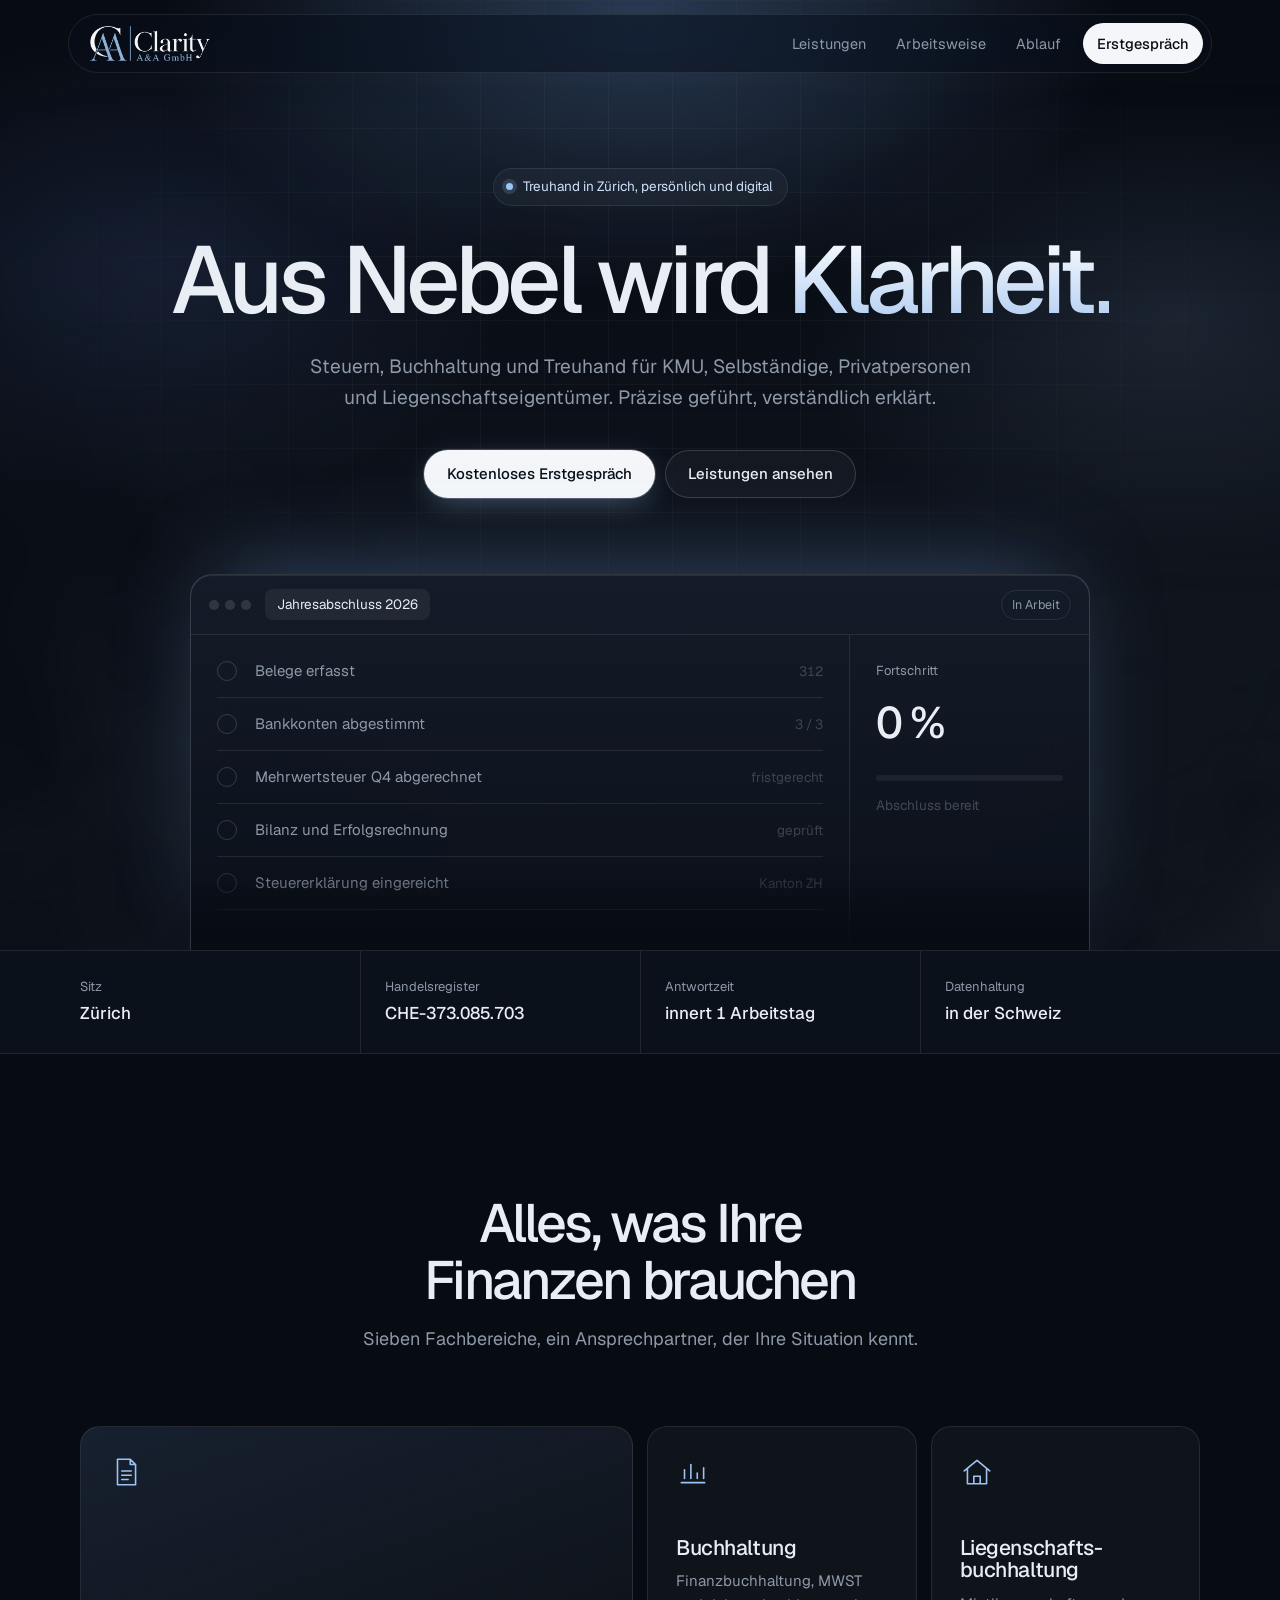
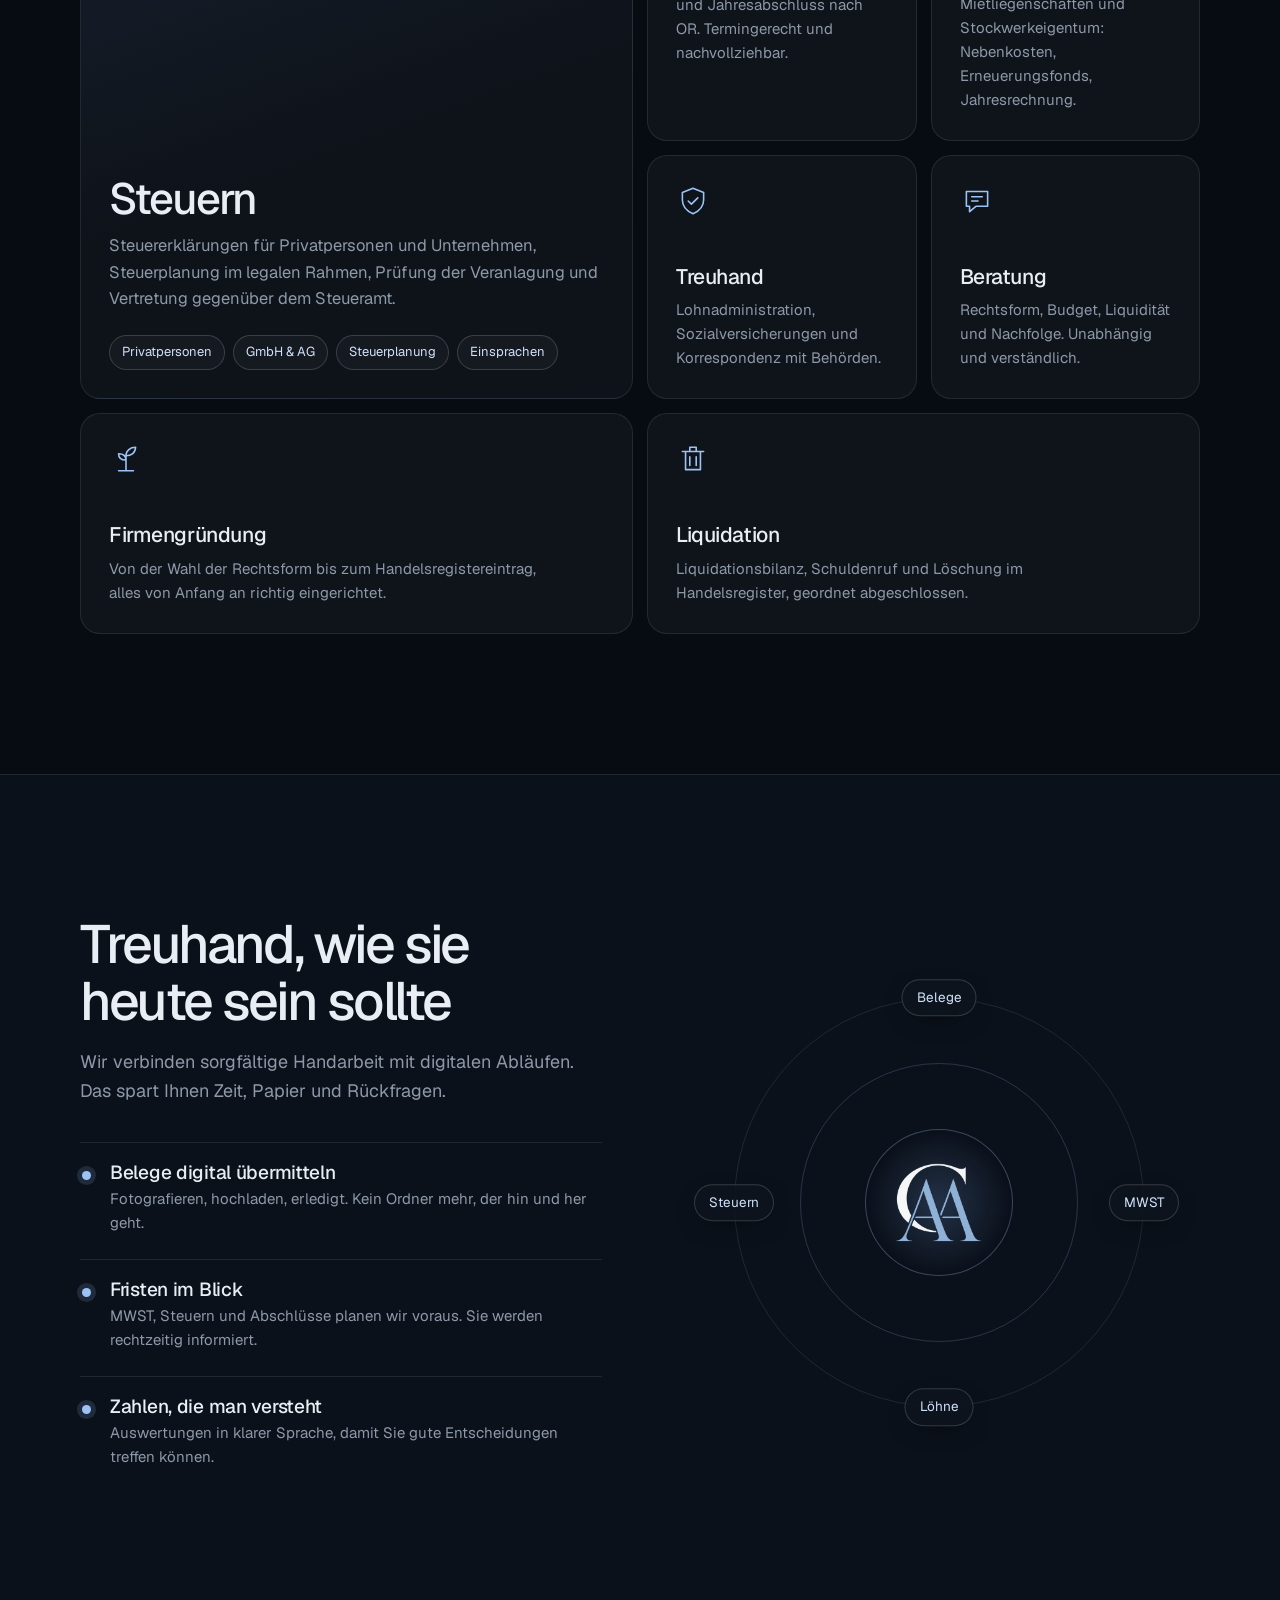
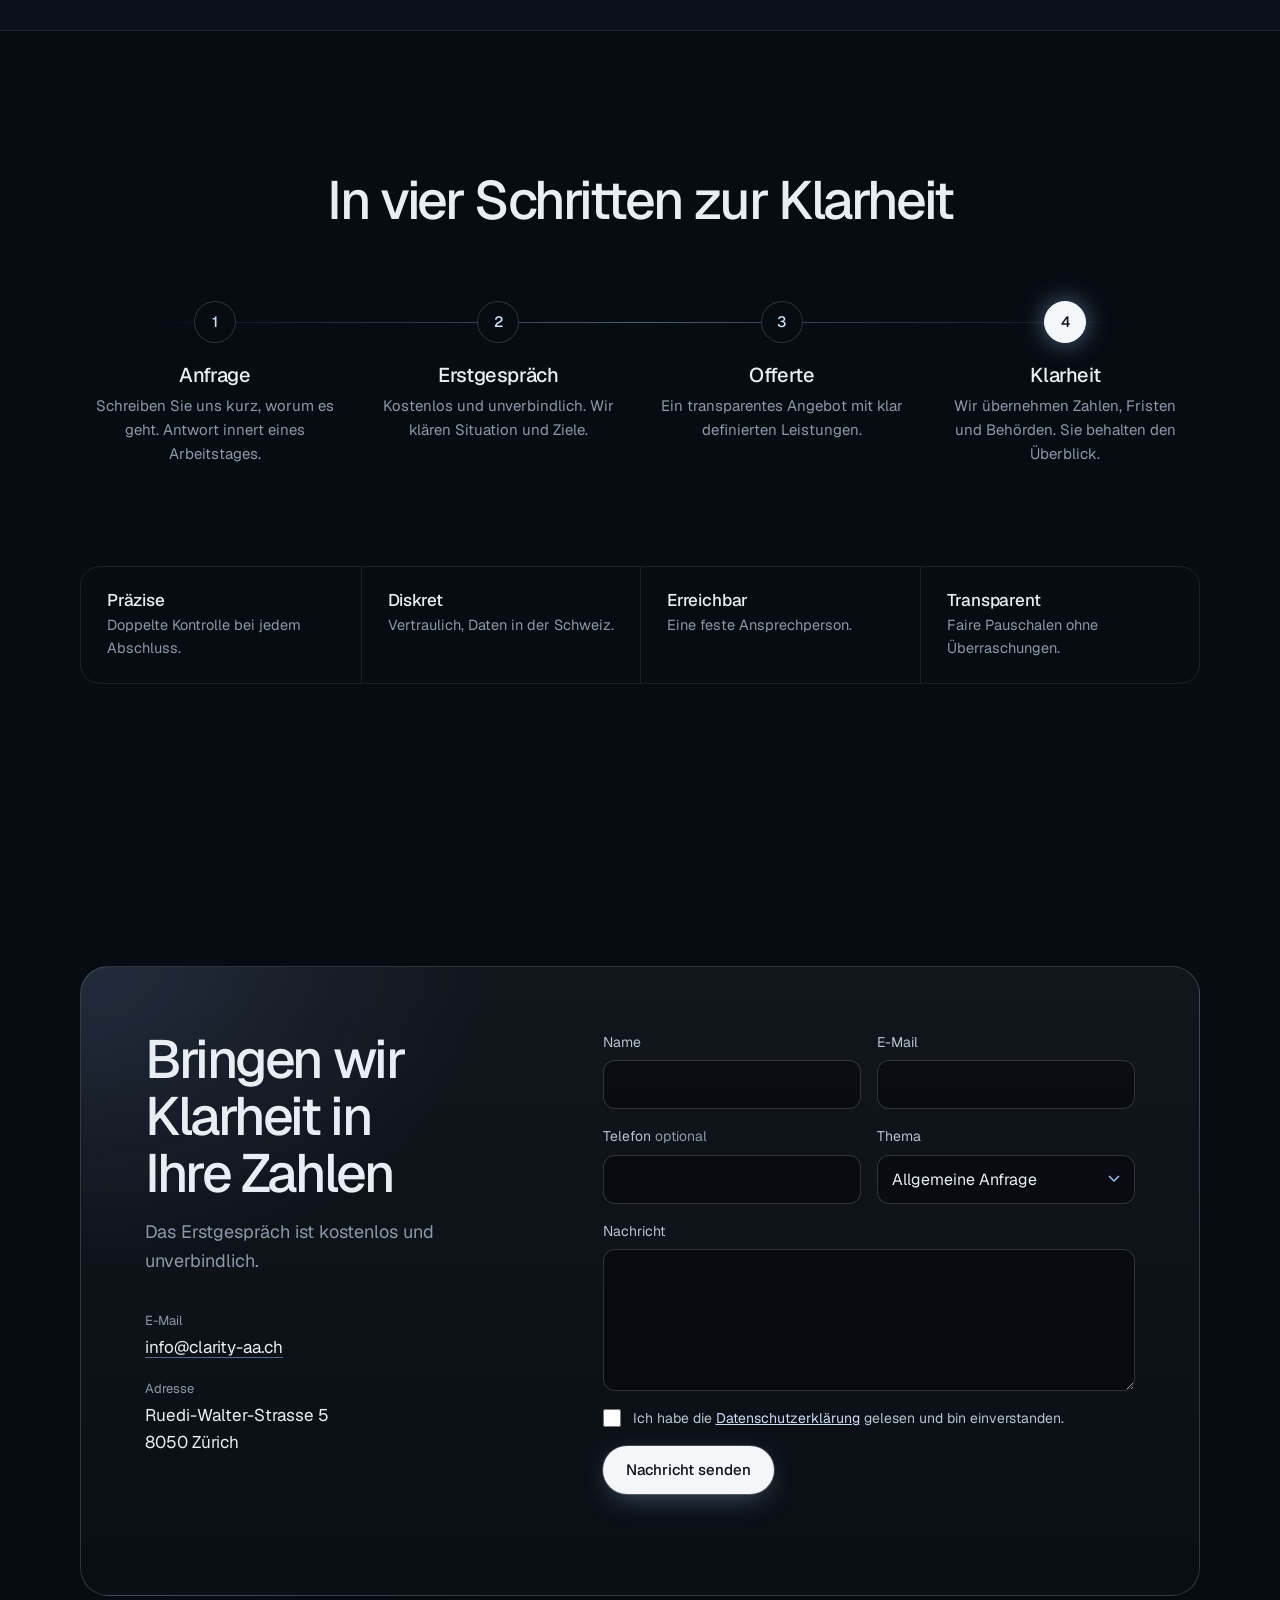
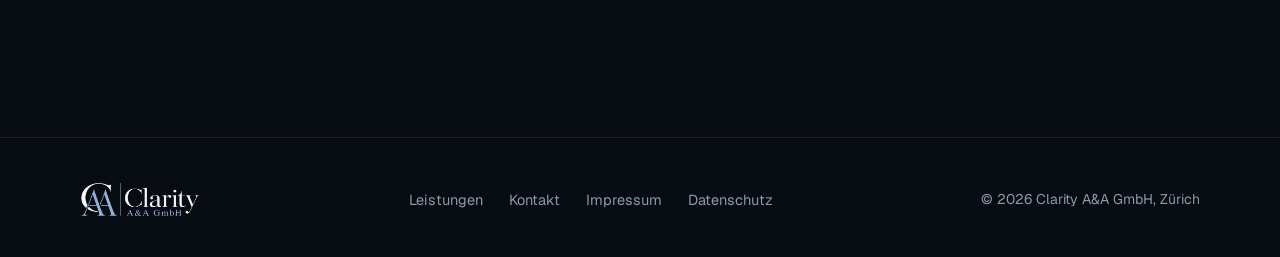
==== commit 498dd23d: "Text Firmengründung korrigiert Co-Authored-By: Claude Opus 5.5 <noreply@anthropic.com> Claude-Sessio" ====
--- a/index.html
+++ b/index.html
@@ -137,7 +137,7 @@
         <article class="card card-wide">
           <svg class="icon" viewBox="0 0 32 32" aria-hidden="true"><path d="M16 27V13 M16 13c0-5 4-8 9-8 0 5-4 8-9 8z M16 17c0-4-3-6-7-6 0 4 3 6 7 6z M9 27h14"/></svg>
           <h3>Firmengründung</h3>
-          <p>Von der Rechtsform bis zum Handelsregistereintrag, alles von Anfang an richtig eingerichtet.</p>
+          <p>Von der Wahl der Rechtsform bis zum Handelsregistereintrag, alles von Anfang an richtig eingerichtet.</p>
         </article>
         <article class="card card-wide">
           <svg class="icon" viewBox="0 0 32 32" aria-hidden="true"><path d="M6 9h20 M9 9v17h14V9 M13 9V5h6v4 M13 14v8 M19 14v8"/></svg>
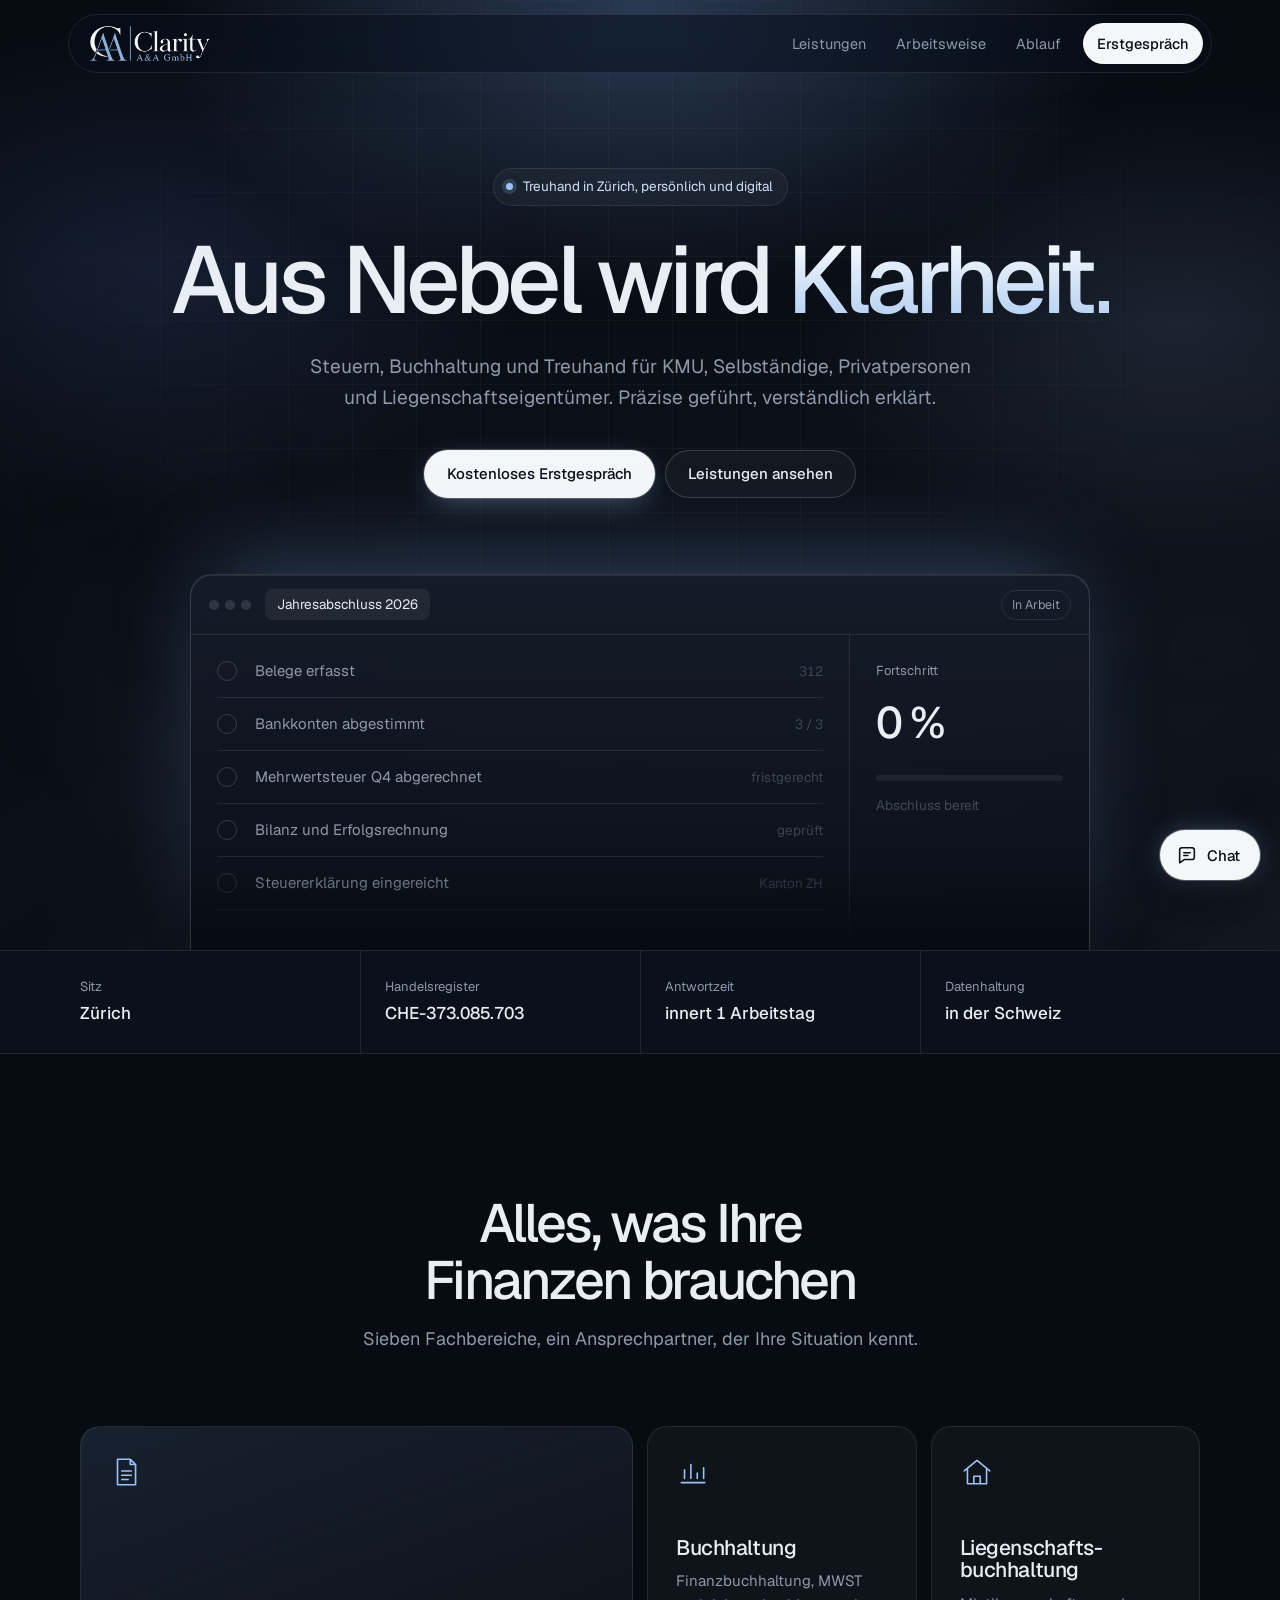
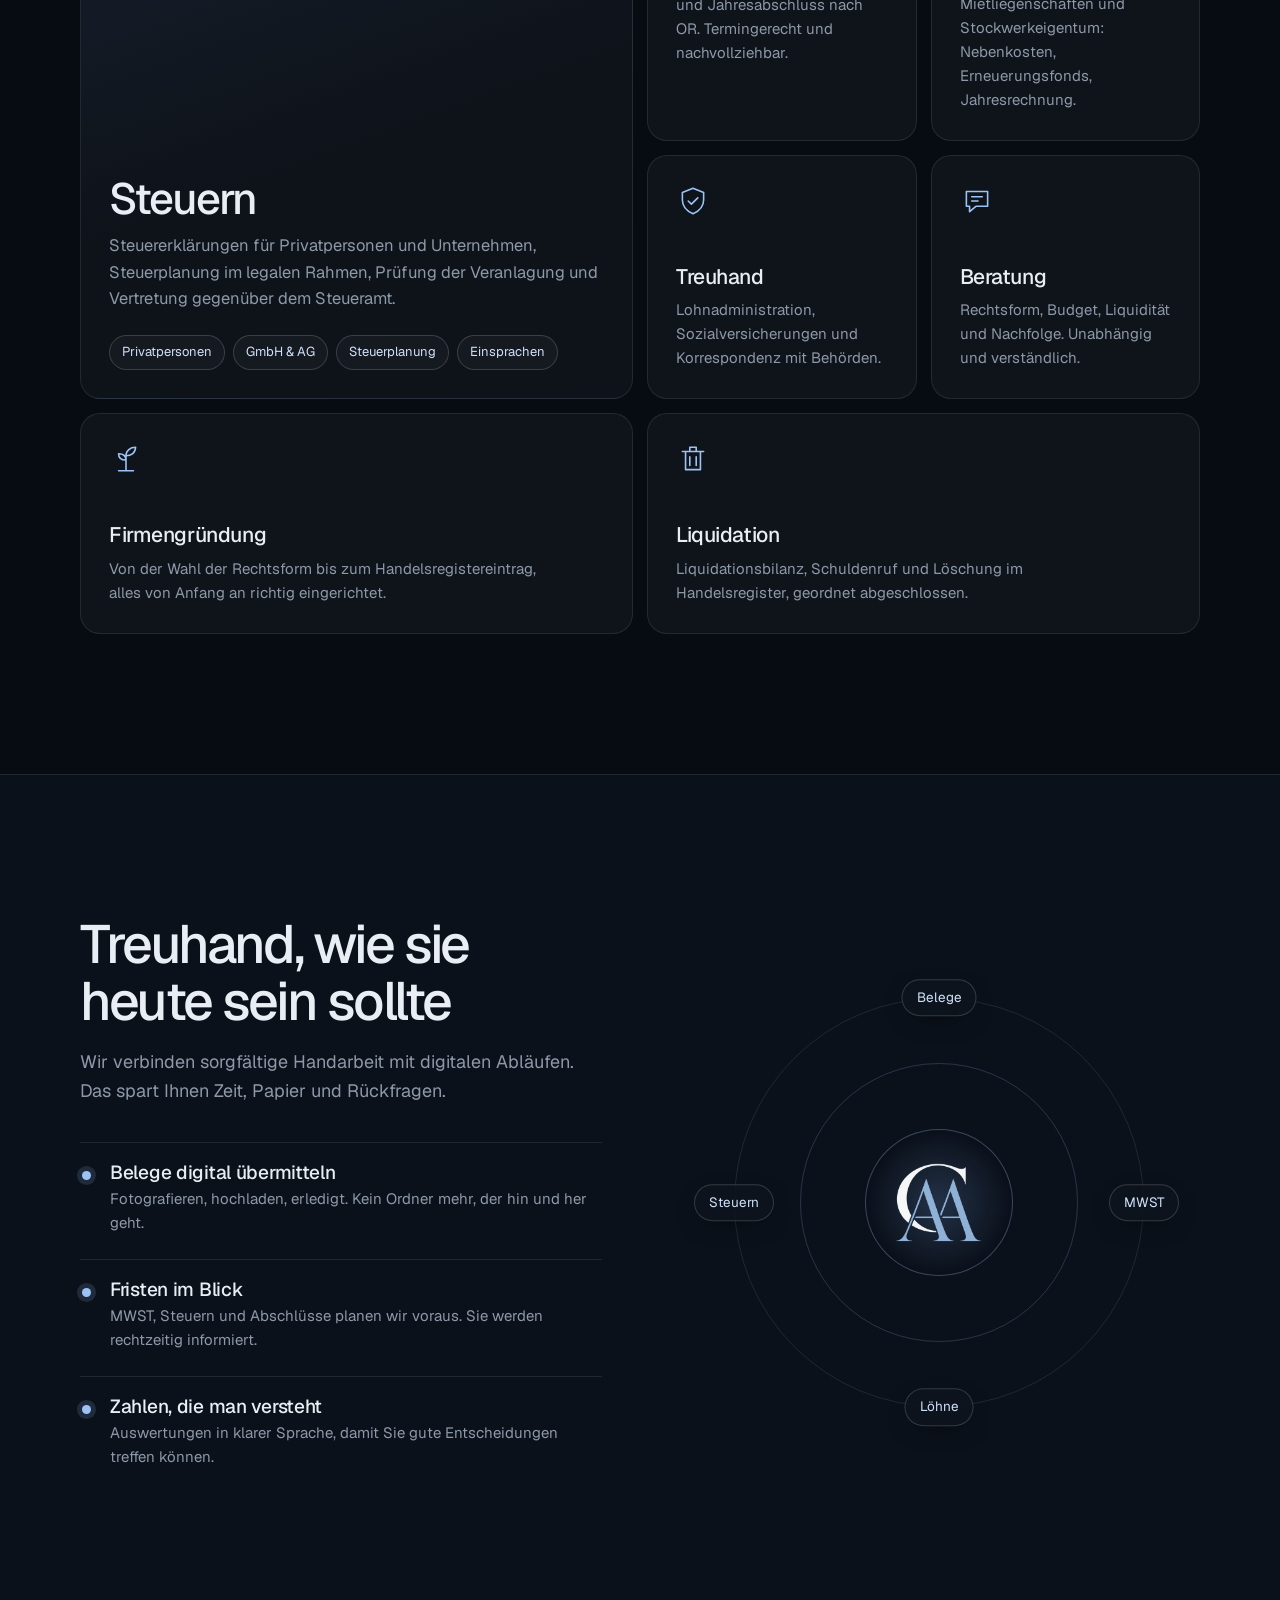
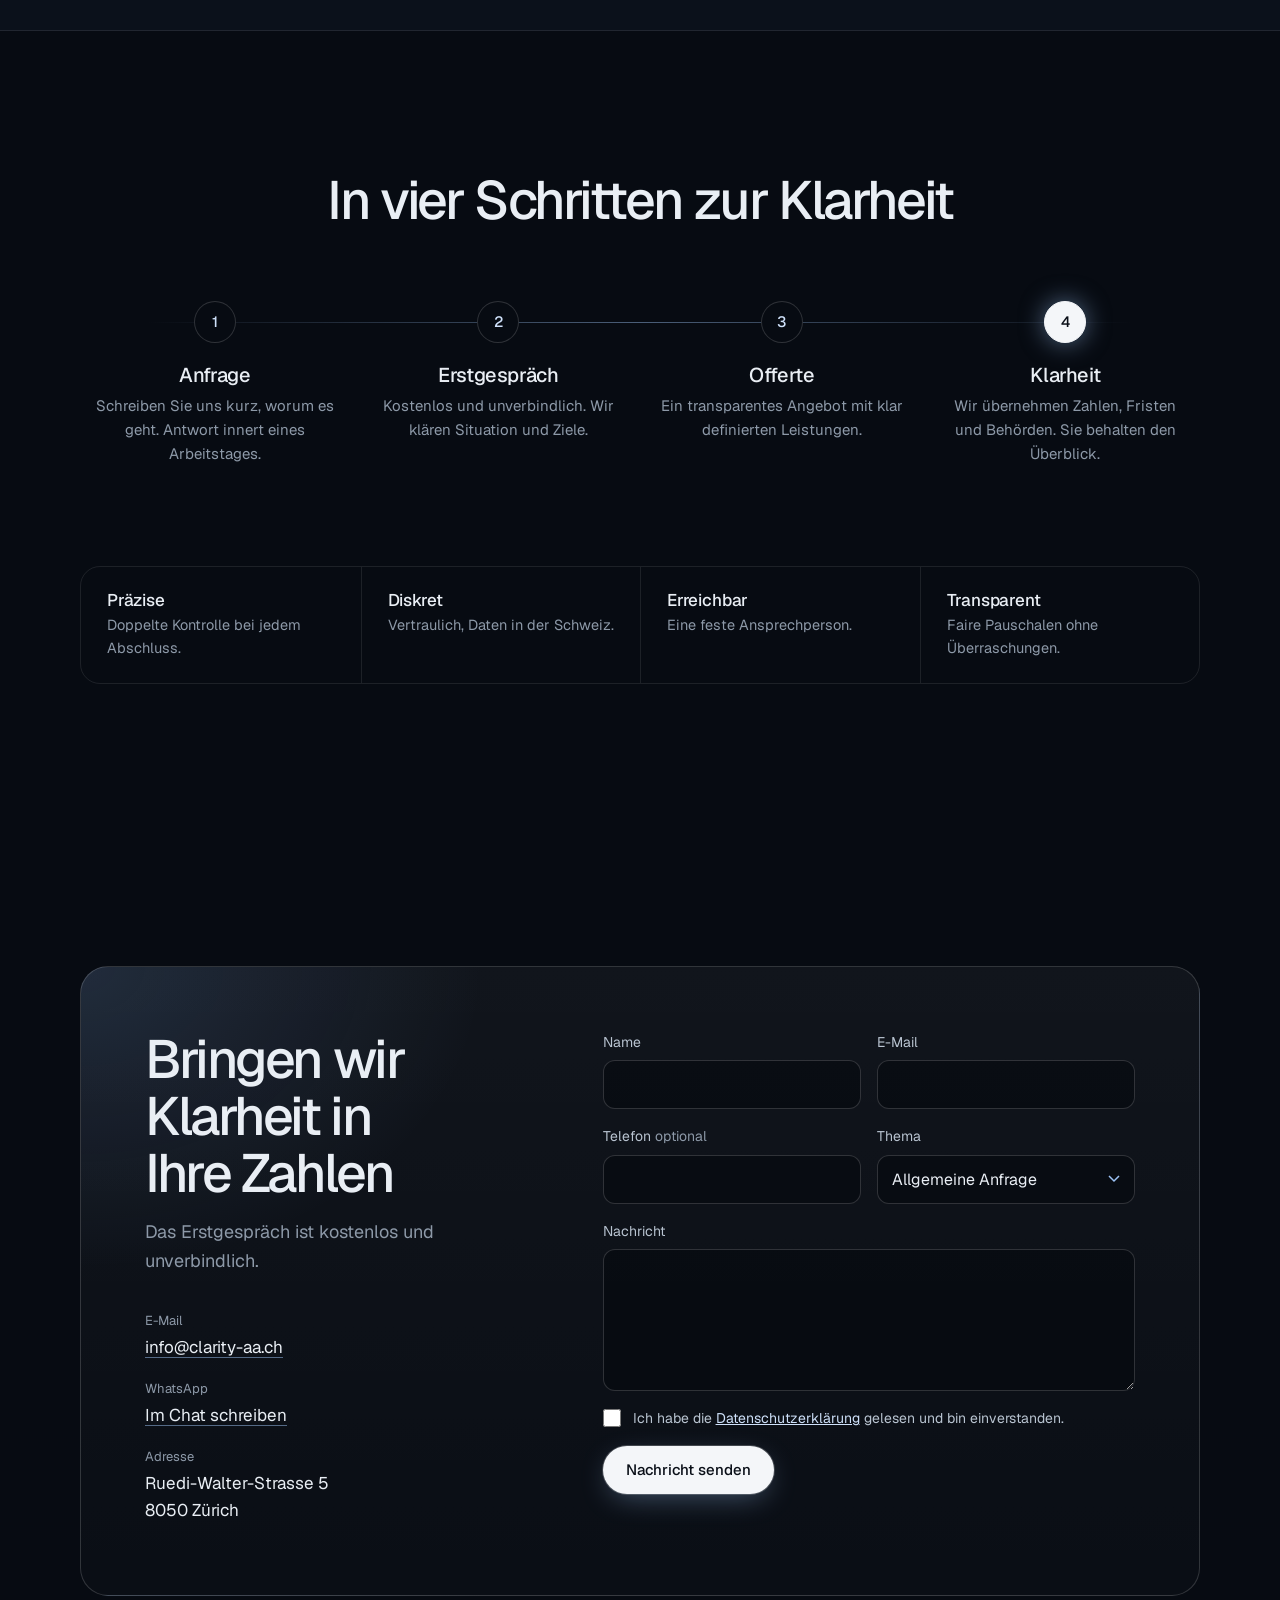
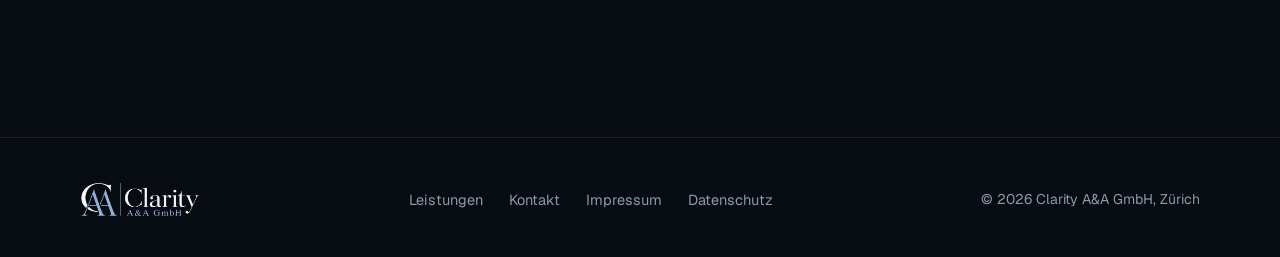
==== commit 1f43bbc5: "Chat-Fenster mit Weiterleitung an WhatsApp eingebaut Co-Authored-By: Claude Opus 5.5 <noreply@anthro" ====
--- a/index.html
+++ b/index.html
@@ -23,7 +23,7 @@
     (function(){var d=document.documentElement;d.classList.add('js');
       try{if(sessionStorage.getItem('clarity-fog')||matchMedia('(prefers-reduced-motion: reduce)').matches)d.classList.add('fog-skip');}catch(e){}})();
   </script>
-  <link rel="stylesheet" href="styles.css?v=13">
+  <link rel="stylesheet" href="styles.css?v=14">
 </head>
 <body class="fog-intro">
 
@@ -264,7 +264,8 @@
   </div>
 </footer>
 
-<script src="fog.js?v=13" defer></script>
-<script src="script.js?v=13" defer></script>
+<script src="fog.js?v=14" defer></script>
+<script src="whatsapp.js?v=14" defer></script>
+<script src="script.js?v=14" defer></script>
 </body>
 </html>
--- a/styles.css
+++ b/styles.css
@@ -379,3 +379,70 @@
   *, *::before, *::after { transition-duration: 0s !important; animation: none !important; }
   .hero-inner > * { opacity: 1 !important; transform: none !important; }
 }
+
+/* ============ Chat (WhatsApp) ============ */
+.wa { position: fixed; right: 20px; bottom: 20px; z-index: 60; display: flex; flex-direction: column; align-items: flex-end; gap: 12px; }
+.wa-btn {
+  display: inline-flex; align-items: center; gap: 9px; height: 50px; padding: 0 20px 0 16px;
+  font: 500 15px/1 var(--font); color: #0a0f18; cursor: pointer;
+  background: var(--pearl); border: 0; border-radius: 999px;
+  box-shadow: 0 0 0 1px rgba(255,255,255,.25), 0 12px 36px -10px rgba(0,0,0,.7), 0 0 30px -6px rgba(156,195,245,.45);
+  transition: transform .25s var(--ease), background .2s;
+}
+.wa-btn:hover { background: #fff; transform: translateY(-2px); }
+.wa-btn svg { width: 22px; height: 22px; fill: none; stroke: #0a0f18; stroke-width: 1.7; stroke-linecap: round; stroke-linejoin: round; }
+.wa.open .wa-btn span { display: none; }
+.wa.open .wa-btn { width: 50px; padding: 0; justify-content: center; }
+
+.wa-chat {
+  width: min(370px, calc(100vw - 28px)); height: min(540px, calc(100vh - 120px));
+  display: flex; flex-direction: column; overflow: hidden; border-radius: 22px;
+  background: rgba(11, 16, 26, .96); border: 1px solid var(--border-2);
+  -webkit-backdrop-filter: blur(20px); backdrop-filter: blur(20px);
+  box-shadow: 0 30px 80px -24px rgba(0,0,0,.85), 0 0 50px -20px rgba(156,195,245,.35);
+  animation: wa-in .28s var(--ease); transform-origin: bottom right;
+}
+.wa-chat[hidden] { display: none; }
+@keyframes wa-in { from { opacity: 0; transform: translateY(10px) scale(.98); } to { opacity: 1; transform: none; } }
+.wa-head { display: flex; align-items: center; gap: 12px; padding: 14px 14px 14px 16px; border-bottom: 1px solid var(--border); }
+.wa-head img { width: 40px; height: 40px; border-radius: 12px; }
+.wa-head > div { flex: 1; min-width: 0; }
+.wa-name { margin: 0; font-size: 15px; font-weight: 500; color: var(--text); }
+.wa-status { margin: 0; font-size: 12.5px; color: var(--muted); display: flex; align-items: center; gap: 6px; }
+.wa-status::before { content: ""; width: 7px; height: 7px; border-radius: 50%; background: #6fd19a; flex-shrink: 0; }
+.wa-close { width: 34px; height: 34px; border-radius: 50%; border: 0; background: var(--glass-2); color: var(--text); font-size: 20px; line-height: 1; cursor: pointer; }
+.wa-close:hover { background: rgba(255,255,255,.12); }
+
+.wa-log { flex: 1; overflow-y: auto; padding: 18px 16px; display: flex; flex-direction: column; gap: 10px; overscroll-behavior: contain; }
+.wa-msg { max-width: 85%; padding: 10px 14px; border-radius: 16px; font-size: 14.5px; line-height: 1.45; white-space: pre-wrap; word-wrap: break-word; }
+.wa-msg.in { align-self: flex-start; background: var(--glass-2); color: var(--text); border-bottom-left-radius: 5px; }
+.wa-msg.out { align-self: flex-end; background: var(--pearl); color: #0a0f18; border-bottom-right-radius: 5px; }
+.wa-fallback { display: inline-block; margin-top: 8px; color: var(--ice-2); }
+.wa-chips { display: flex; flex-wrap: wrap; gap: 6px; margin-top: 2px; }
+.wa-chips button {
+  font: 400 13px/1 var(--font); color: var(--ice-2); padding: 8px 12px; border-radius: 999px; cursor: pointer;
+  background: transparent; border: 1px solid var(--border-2); transition: background .2s, border-color .2s, color .2s;
+}
+.wa-chips button:hover { border-color: var(--ice); }
+.wa-chips button.on { background: var(--ice-2); color: #0a0f18; border-color: var(--ice-2); }
+
+.wa-form { display: flex; align-items: flex-end; gap: 8px; padding: 12px; border-top: 1px solid var(--border); }
+.wa-form textarea {
+  flex: 1; resize: none; min-height: 44px; max-height: 120px; padding: 11px 14px; border-radius: 22px;
+  font: 400 15px/1.45 var(--font); color: var(--text);
+  background: rgba(5,8,14,.6); border: 1px solid var(--border-2);
+}
+.wa-form textarea:focus { outline: none; border-color: var(--ice); }
+.wa-send { width: 44px; height: 44px; flex-shrink: 0; border-radius: 50%; border: 0; background: var(--pearl); cursor: pointer; display: grid; place-items: center; }
+.wa-send:hover { background: #fff; }
+.wa-send svg { width: 20px; height: 20px; fill: #0a0f18; stroke: #0a0f18; stroke-width: 1.4; stroke-linejoin: round; }
+.wa-note { margin: 0; padding: 0 16px 12px; font-size: 11.5px; color: var(--muted); text-align: center; }
+.wa-sr { position: absolute; width: 1px; height: 1px; overflow: hidden; clip: rect(0 0 0 0); }
+.wa-open-link { all: unset; cursor: pointer; text-decoration: underline; text-decoration-color: rgba(156,195,245,.5); text-underline-offset: 4px; }
+.wa-open-link:hover { text-decoration-color: var(--ice); }
+@media (max-width: 760px) {
+  .wa { right: 14px; bottom: 14px; }
+  .wa-btn span { display: none; }
+  .wa-btn { width: 54px; height: 54px; padding: 0; justify-content: center; }
+  .wa-chat { height: min(560px, calc(100svh - 100px)); }
+}
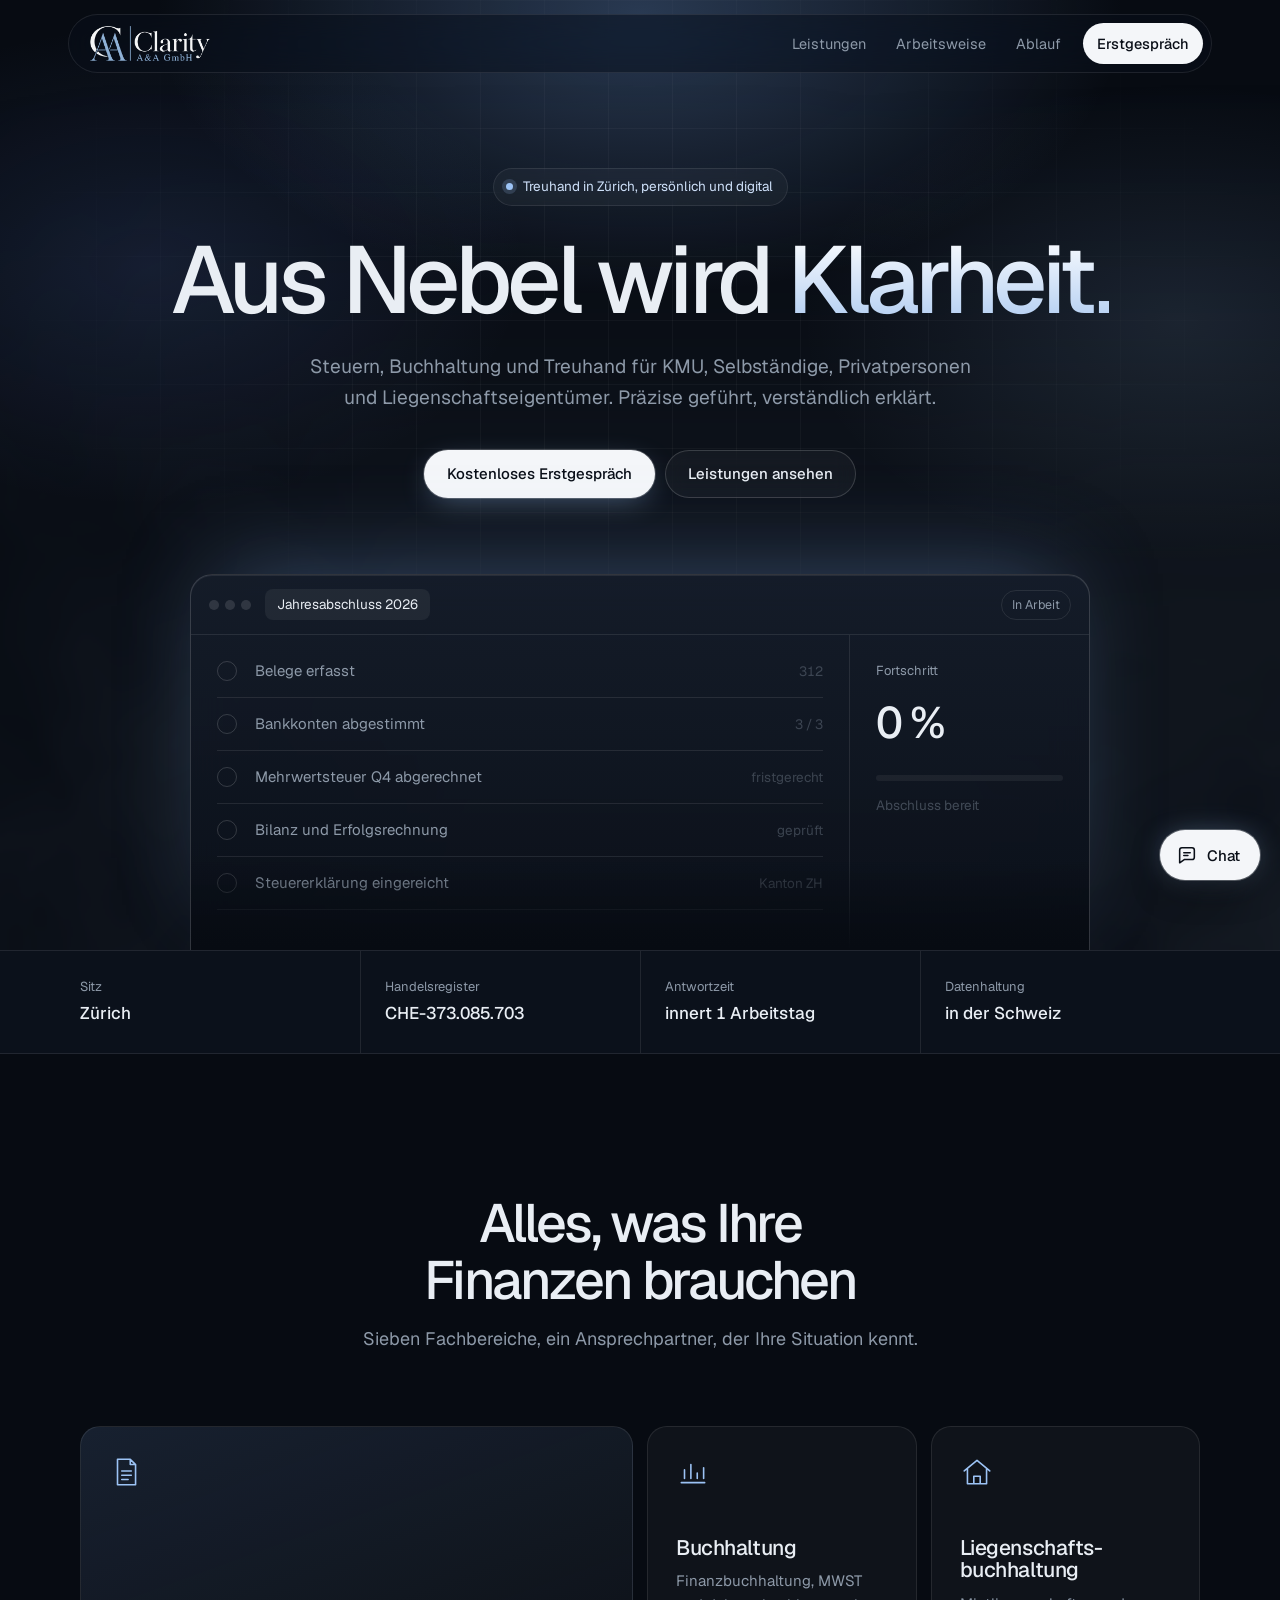
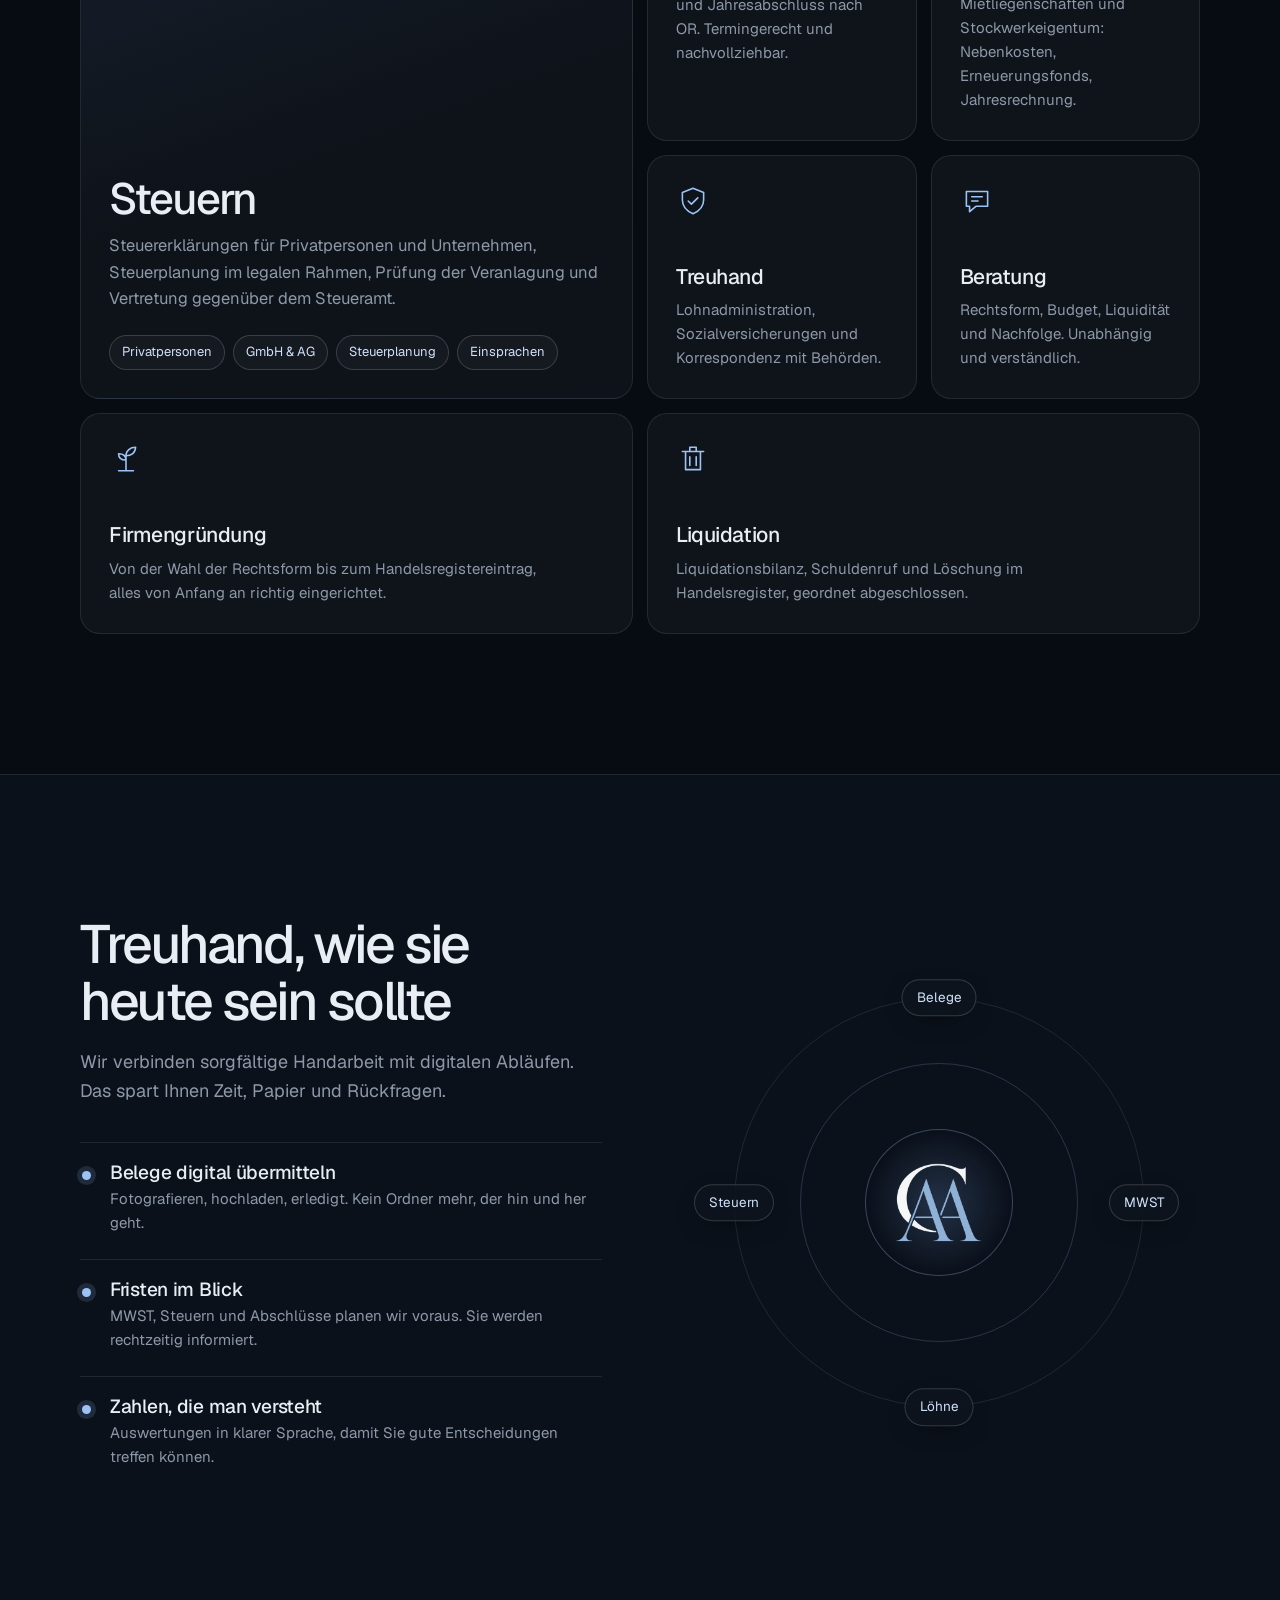
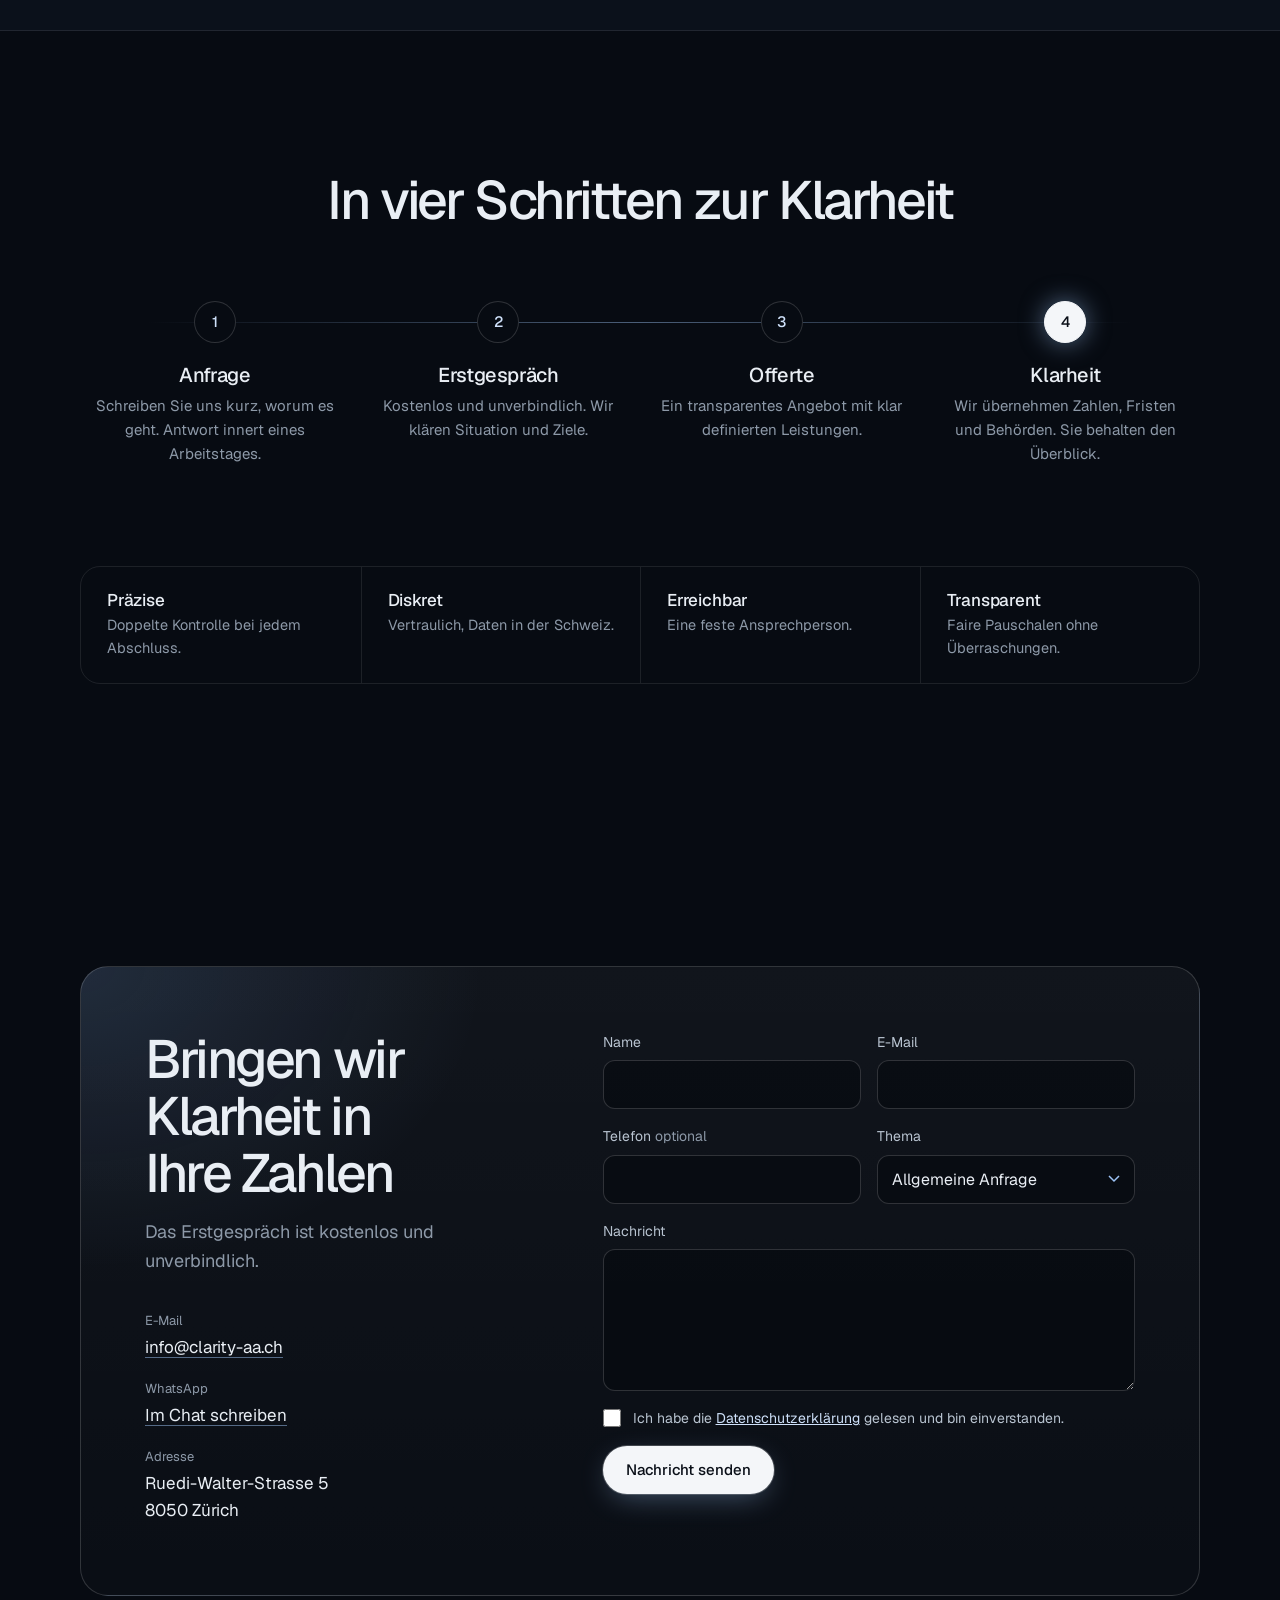
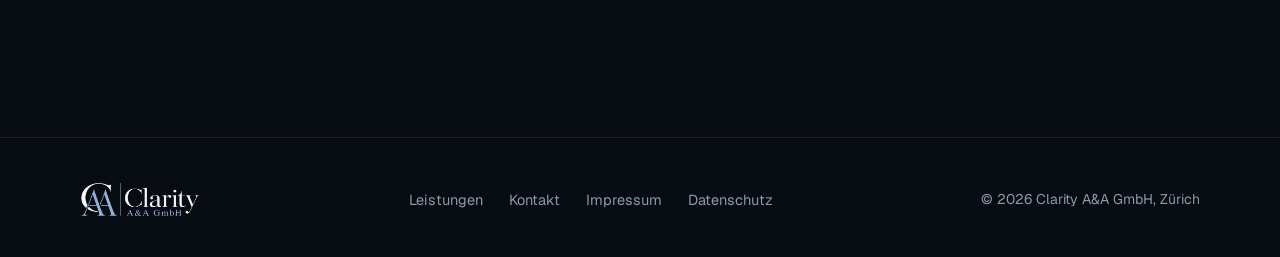
==== commit 624aae61: "WhatsApp-Nummer eingetragen Co-Authored-By: Claude Opus 5.5 <noreply@anthropic.com> Claude-Session: " ====
--- a/index.html
+++ b/index.html
@@ -23,7 +23,7 @@
     (function(){var d=document.documentElement;d.classList.add('js');
       try{if(sessionStorage.getItem('clarity-fog')||matchMedia('(prefers-reduced-motion: reduce)').matches)d.classList.add('fog-skip');}catch(e){}})();
   </script>
-  <link rel="stylesheet" href="styles.css?v=14">
+  <link rel="stylesheet" href="styles.css?v=15">
 </head>
 <body class="fog-intro">
 
@@ -264,8 +264,8 @@
   </div>
 </footer>
 
-<script src="fog.js?v=14" defer></script>
-<script src="whatsapp.js?v=14" defer></script>
-<script src="script.js?v=14" defer></script>
+<script src="fog.js?v=15" defer></script>
+<script src="whatsapp.js?v=15" defer></script>
+<script src="script.js?v=15" defer></script>
 </body>
 </html>
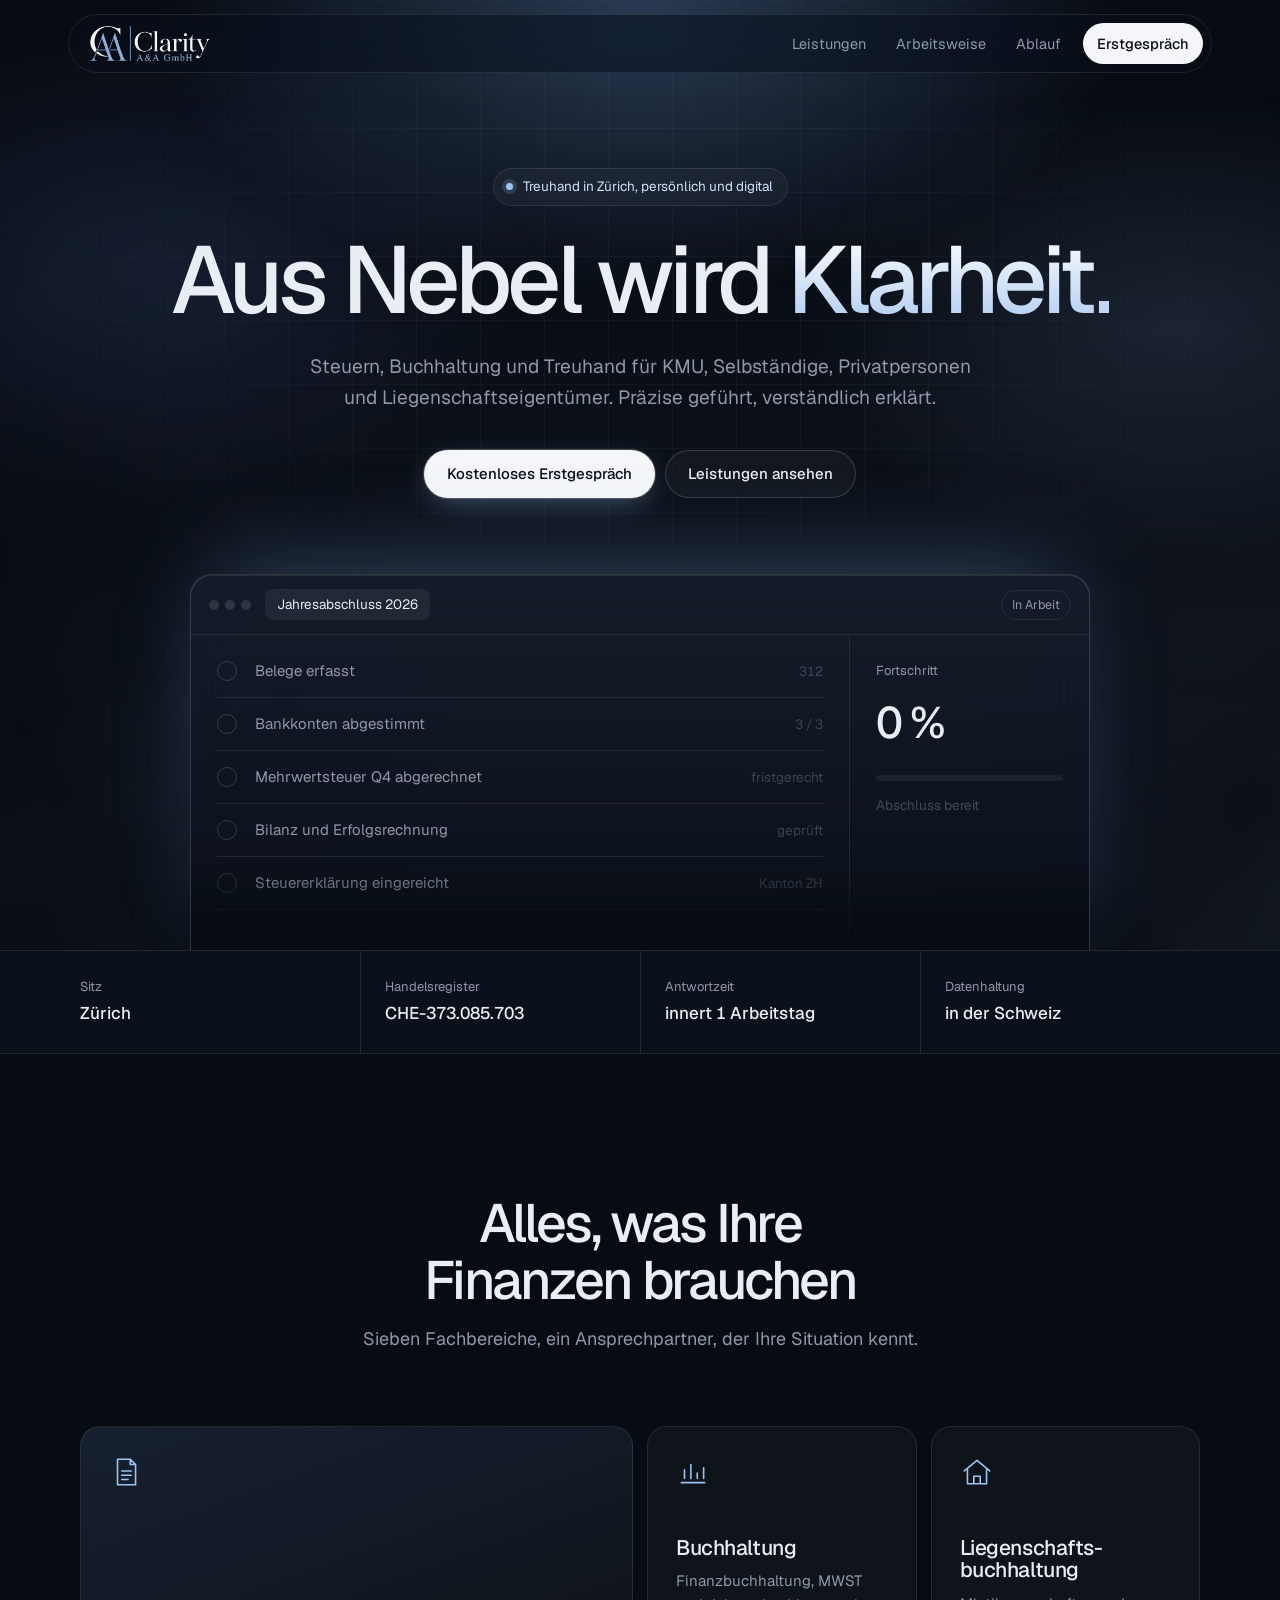
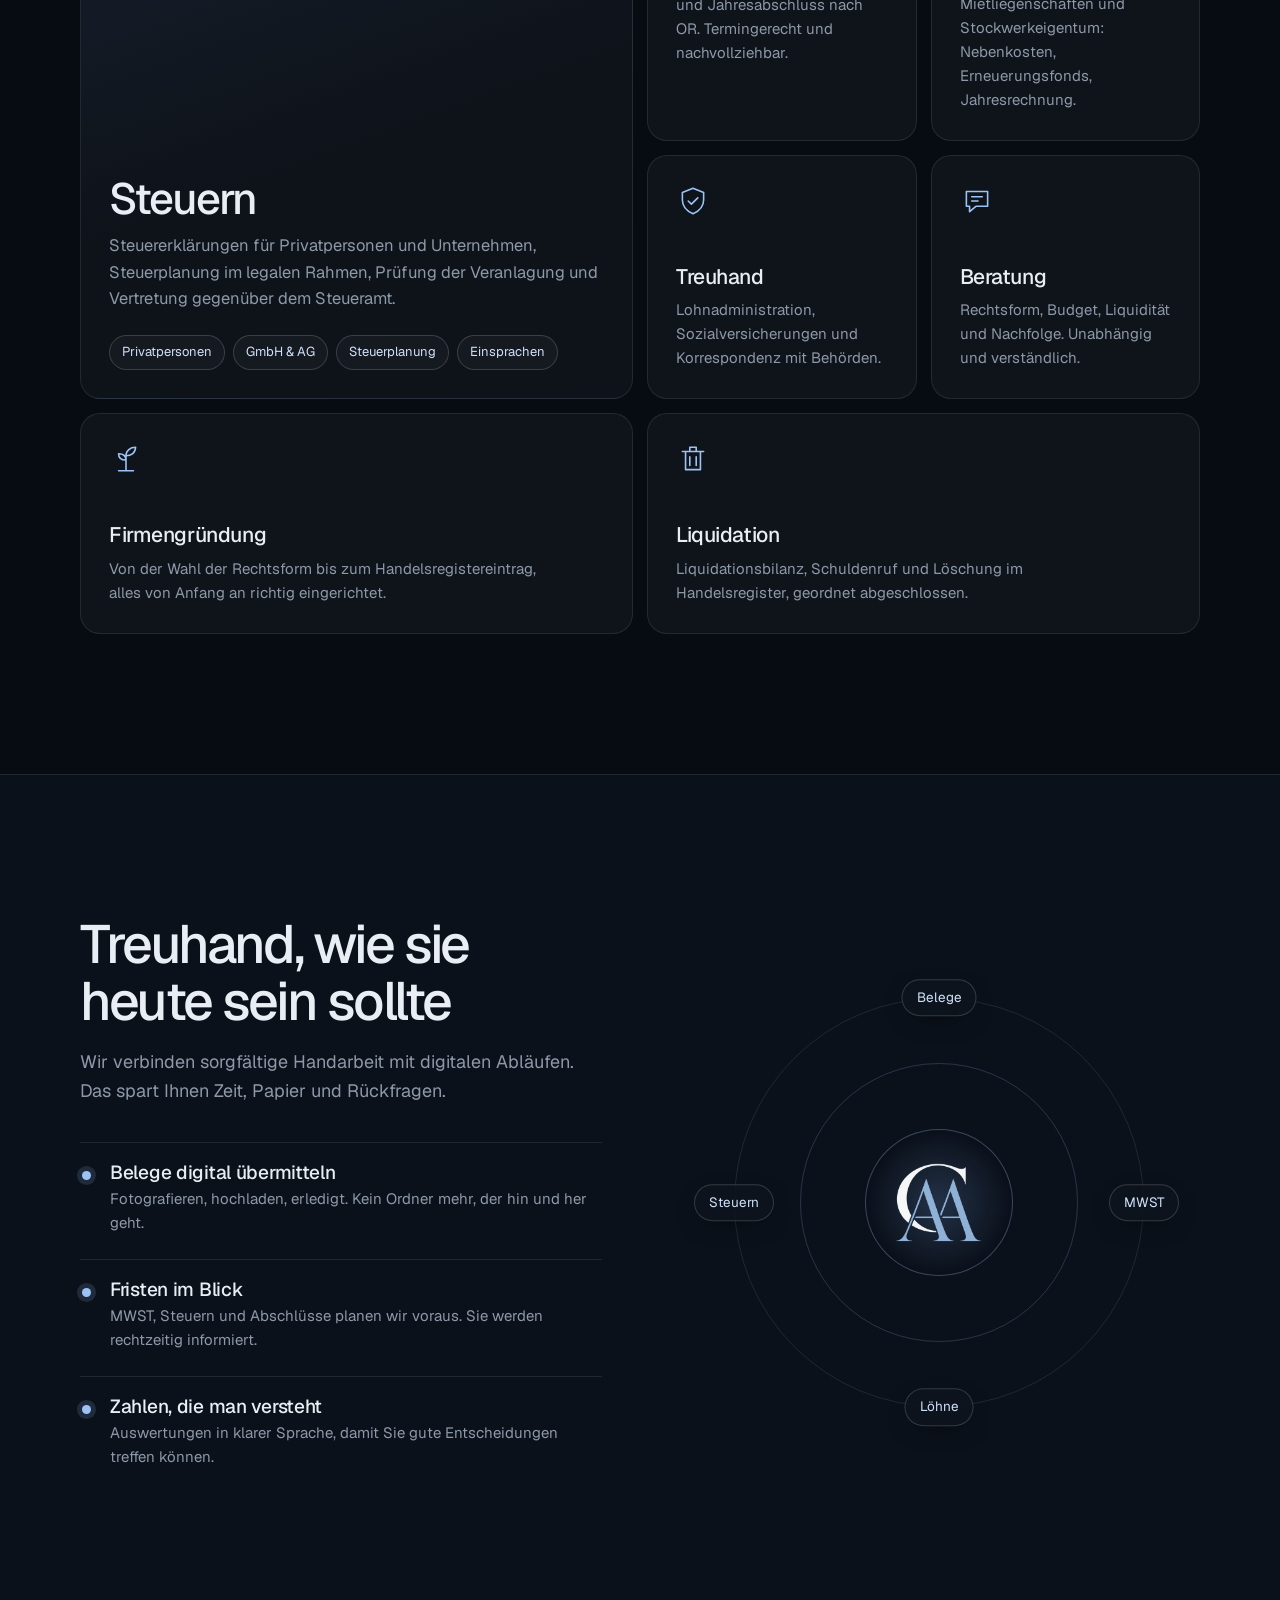
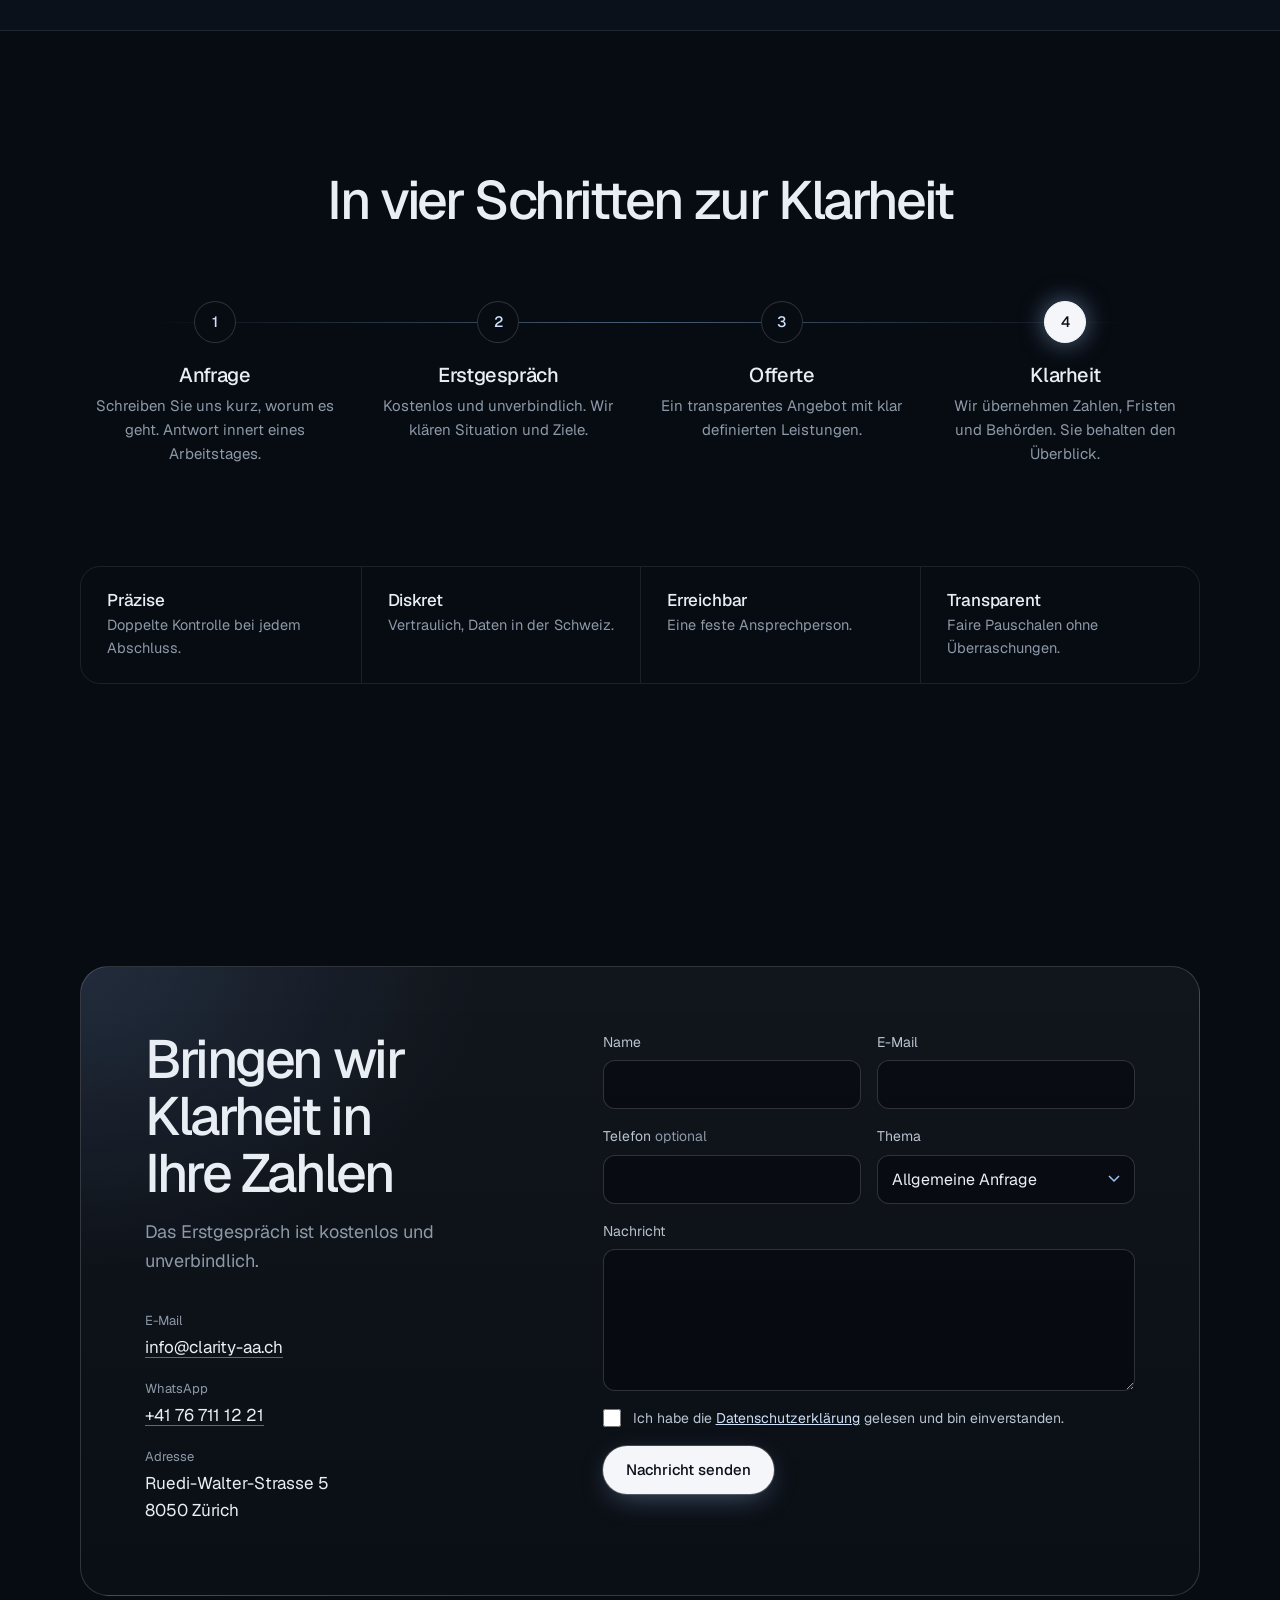
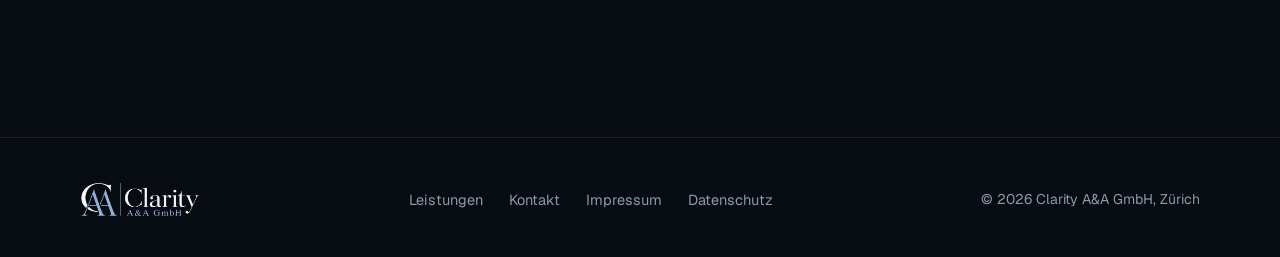
==== commit 6733e63d: "Chat auf Crisp umgebaut (lädt erst bei Klick), WhatsApp als Kontaktlink Co-Authored-By: Claude Opus " ====
--- a/index.html
+++ b/index.html
@@ -23,7 +23,7 @@
     (function(){var d=document.documentElement;d.classList.add('js');
       try{if(sessionStorage.getItem('clarity-fog')||matchMedia('(prefers-reduced-motion: reduce)').matches)d.classList.add('fog-skip');}catch(e){}})();
   </script>
-  <link rel="stylesheet" href="styles.css?v=15">
+  <link rel="stylesheet" href="styles.css?v=16">
 </head>
 <body class="fog-intro">
 
@@ -264,8 +264,8 @@
   </div>
 </footer>
 
-<script src="fog.js?v=15" defer></script>
-<script src="whatsapp.js?v=15" defer></script>
-<script src="script.js?v=15" defer></script>
+<script src="fog.js?v=16" defer></script>
+<script src="chat.js?v=16" defer></script>
+<script src="script.js?v=16" defer></script>
 </body>
 </html>
--- a/styles.css
+++ b/styles.css
@@ -380,69 +380,20 @@
   .hero-inner > * { opacity: 1 !important; transform: none !important; }
 }
 
-/* ============ Chat (WhatsApp) ============ */
-.wa { position: fixed; right: 20px; bottom: 20px; z-index: 60; display: flex; flex-direction: column; align-items: flex-end; gap: 12px; }
-.wa-btn {
+/* ============ Chat-Button (lädt Crisp erst bei Klick) ============ */
+.chat-btn {
+  position: fixed; right: 20px; bottom: 20px; z-index: 60;
   display: inline-flex; align-items: center; gap: 9px; height: 50px; padding: 0 20px 0 16px;
   font: 500 15px/1 var(--font); color: #0a0f18; cursor: pointer;
   background: var(--pearl); border: 0; border-radius: 999px;
   box-shadow: 0 0 0 1px rgba(255,255,255,.25), 0 12px 36px -10px rgba(0,0,0,.7), 0 0 30px -6px rgba(156,195,245,.45);
-  transition: transform .25s var(--ease), background .2s;
-}
-.wa-btn:hover { background: #fff; transform: translateY(-2px); }
-.wa-btn svg { width: 22px; height: 22px; fill: none; stroke: #0a0f18; stroke-width: 1.7; stroke-linecap: round; stroke-linejoin: round; }
-.wa.open .wa-btn span { display: none; }
-.wa.open .wa-btn { width: 50px; padding: 0; justify-content: center; }
-
-.wa-chat {
-  width: min(370px, calc(100vw - 28px)); height: min(540px, calc(100vh - 120px));
-  display: flex; flex-direction: column; overflow: hidden; border-radius: 22px;
-  background: rgba(11, 16, 26, .96); border: 1px solid var(--border-2);
-  -webkit-backdrop-filter: blur(20px); backdrop-filter: blur(20px);
-  box-shadow: 0 30px 80px -24px rgba(0,0,0,.85), 0 0 50px -20px rgba(156,195,245,.35);
-  animation: wa-in .28s var(--ease); transform-origin: bottom right;
-}
-.wa-chat[hidden] { display: none; }
-@keyframes wa-in { from { opacity: 0; transform: translateY(10px) scale(.98); } to { opacity: 1; transform: none; } }
-.wa-head { display: flex; align-items: center; gap: 12px; padding: 14px 14px 14px 16px; border-bottom: 1px solid var(--border); }
-.wa-head img { width: 40px; height: 40px; border-radius: 12px; }
-.wa-head > div { flex: 1; min-width: 0; }
-.wa-name { margin: 0; font-size: 15px; font-weight: 500; color: var(--text); }
-.wa-status { margin: 0; font-size: 12.5px; color: var(--muted); display: flex; align-items: center; gap: 6px; }
-.wa-status::before { content: ""; width: 7px; height: 7px; border-radius: 50%; background: #6fd19a; flex-shrink: 0; }
-.wa-close { width: 34px; height: 34px; border-radius: 50%; border: 0; background: var(--glass-2); color: var(--text); font-size: 20px; line-height: 1; cursor: pointer; }
-.wa-close:hover { background: rgba(255,255,255,.12); }
-
-.wa-log { flex: 1; overflow-y: auto; padding: 18px 16px; display: flex; flex-direction: column; gap: 10px; overscroll-behavior: contain; }
-.wa-msg { max-width: 85%; padding: 10px 14px; border-radius: 16px; font-size: 14.5px; line-height: 1.45; white-space: pre-wrap; word-wrap: break-word; }
-.wa-msg.in { align-self: flex-start; background: var(--glass-2); color: var(--text); border-bottom-left-radius: 5px; }
-.wa-msg.out { align-self: flex-end; background: var(--pearl); color: #0a0f18; border-bottom-right-radius: 5px; }
-.wa-fallback { display: inline-block; margin-top: 8px; color: var(--ice-2); }
-.wa-chips { display: flex; flex-wrap: wrap; gap: 6px; margin-top: 2px; }
-.wa-chips button {
-  font: 400 13px/1 var(--font); color: var(--ice-2); padding: 8px 12px; border-radius: 999px; cursor: pointer;
-  background: transparent; border: 1px solid var(--border-2); transition: background .2s, border-color .2s, color .2s;
-}
-.wa-chips button:hover { border-color: var(--ice); }
-.wa-chips button.on { background: var(--ice-2); color: #0a0f18; border-color: var(--ice-2); }
-
-.wa-form { display: flex; align-items: flex-end; gap: 8px; padding: 12px; border-top: 1px solid var(--border); }
-.wa-form textarea {
-  flex: 1; resize: none; min-height: 44px; max-height: 120px; padding: 11px 14px; border-radius: 22px;
-  font: 400 15px/1.45 var(--font); color: var(--text);
-  background: rgba(5,8,14,.6); border: 1px solid var(--border-2);
-}
-.wa-form textarea:focus { outline: none; border-color: var(--ice); }
-.wa-send { width: 44px; height: 44px; flex-shrink: 0; border-radius: 50%; border: 0; background: var(--pearl); cursor: pointer; display: grid; place-items: center; }
-.wa-send:hover { background: #fff; }
-.wa-send svg { width: 20px; height: 20px; fill: #0a0f18; stroke: #0a0f18; stroke-width: 1.4; stroke-linejoin: round; }
-.wa-note { margin: 0; padding: 0 16px 12px; font-size: 11.5px; color: var(--muted); text-align: center; }
-.wa-sr { position: absolute; width: 1px; height: 1px; overflow: hidden; clip: rect(0 0 0 0); }
-.wa-open-link { all: unset; cursor: pointer; text-decoration: underline; text-decoration-color: rgba(156,195,245,.5); text-underline-offset: 4px; }
-.wa-open-link:hover { text-decoration-color: var(--ice); }
+  transition: transform .25s var(--ease), background .2s, opacity .3s;
+}
+.chat-btn:hover { background: #fff; transform: translateY(-2px); }
+.chat-btn svg { width: 22px; height: 22px; fill: none; stroke: #0a0f18; stroke-width: 1.7; stroke-linecap: round; stroke-linejoin: round; }
+.chat-btn.loading { opacity: .7; cursor: progress; }
+.chat-btn.gone { opacity: 0; visibility: hidden; pointer-events: none; }
 @media (max-width: 760px) {
-  .wa { right: 14px; bottom: 14px; }
-  .wa-btn span { display: none; }
-  .wa-btn { width: 54px; height: 54px; padding: 0; justify-content: center; }
-  .wa-chat { height: min(560px, calc(100svh - 100px)); }
-}
+  .chat-btn { right: 14px; bottom: 14px; width: 54px; height: 54px; padding: 0; justify-content: center; }
+  .chat-btn span { display: none; }
+}
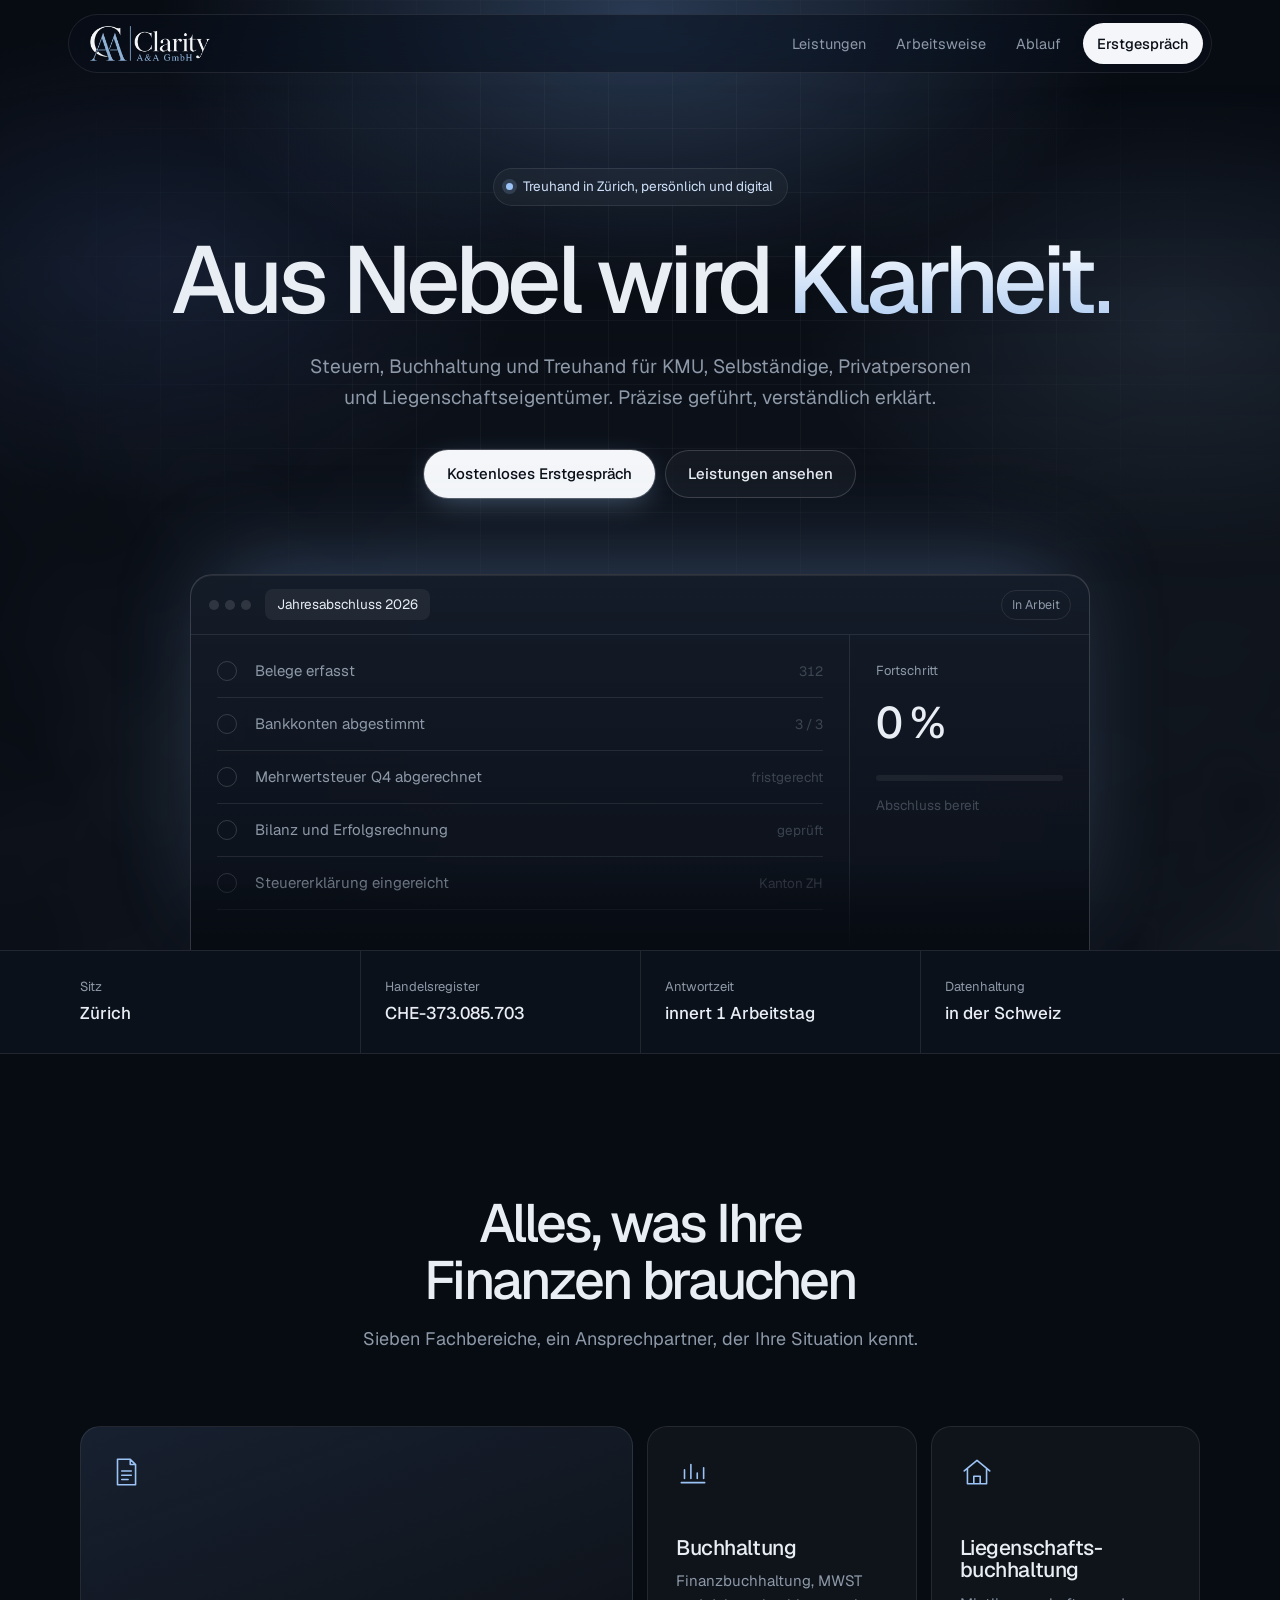
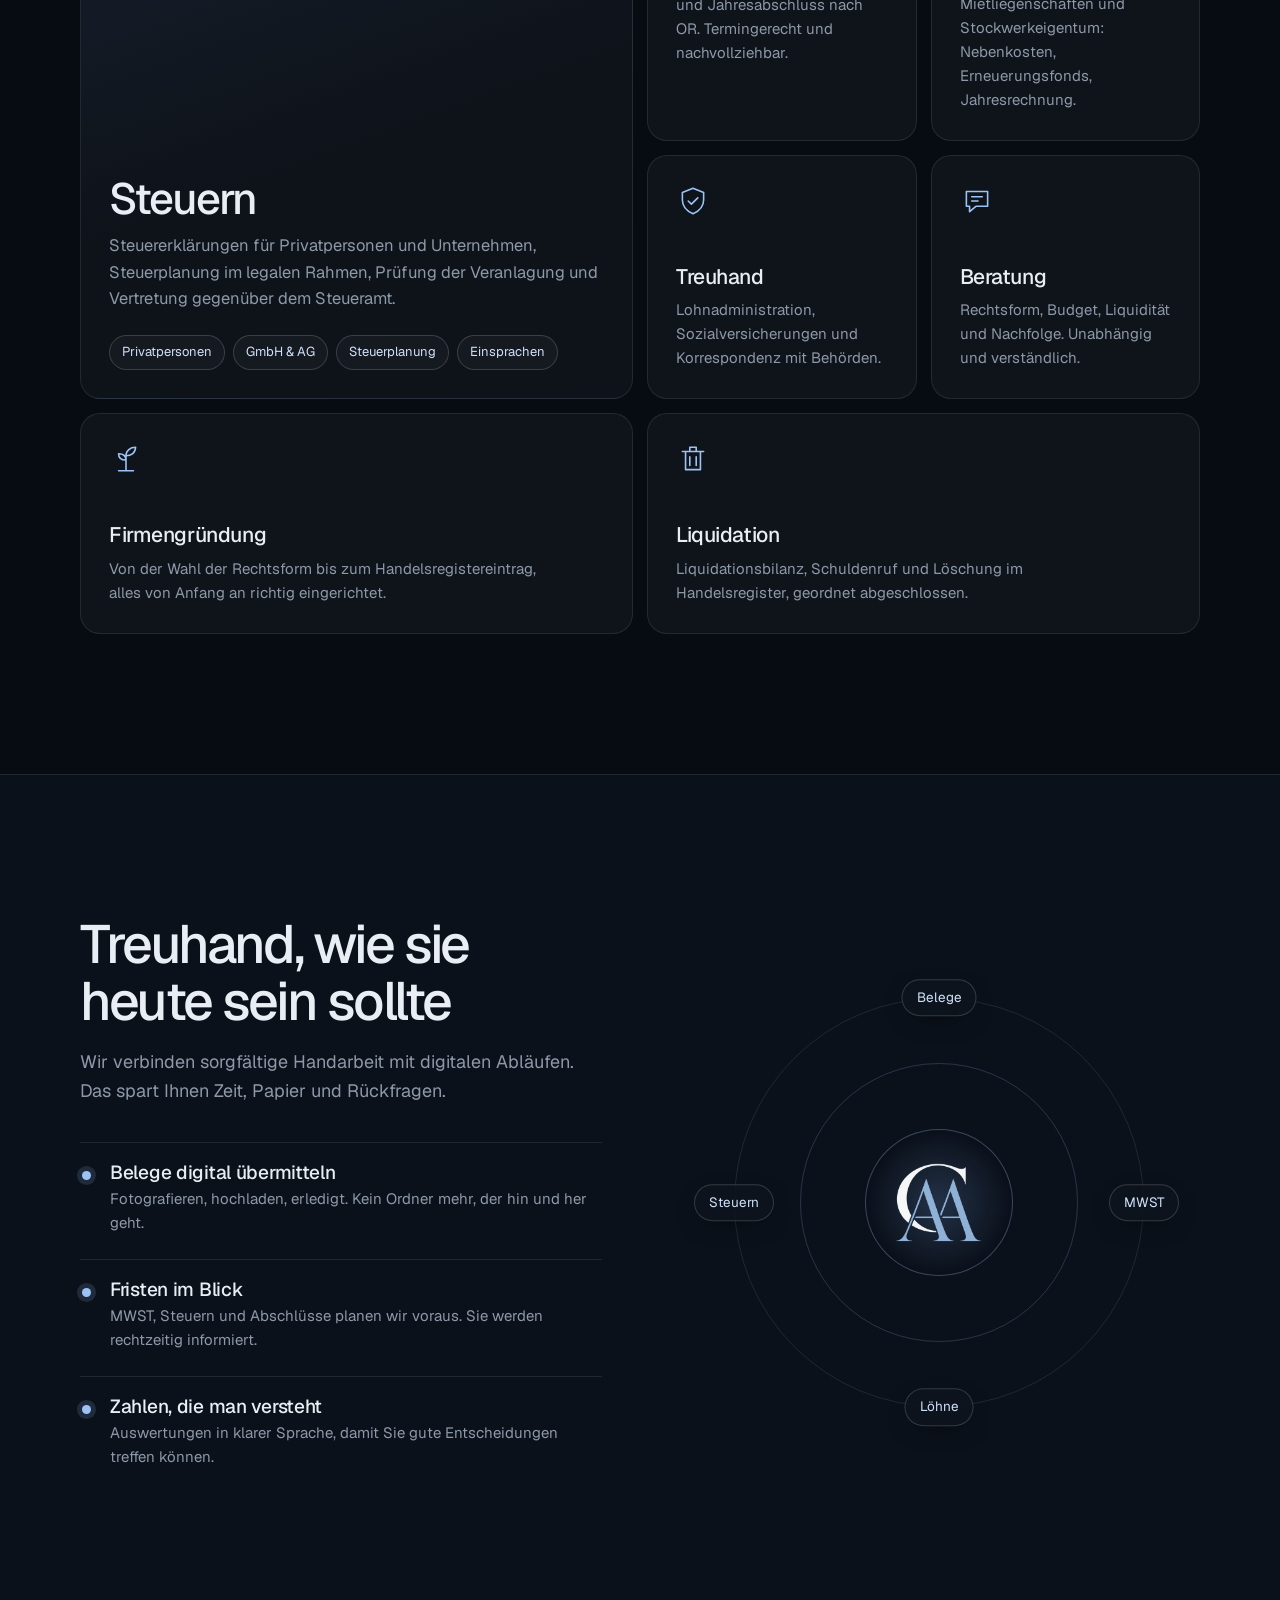
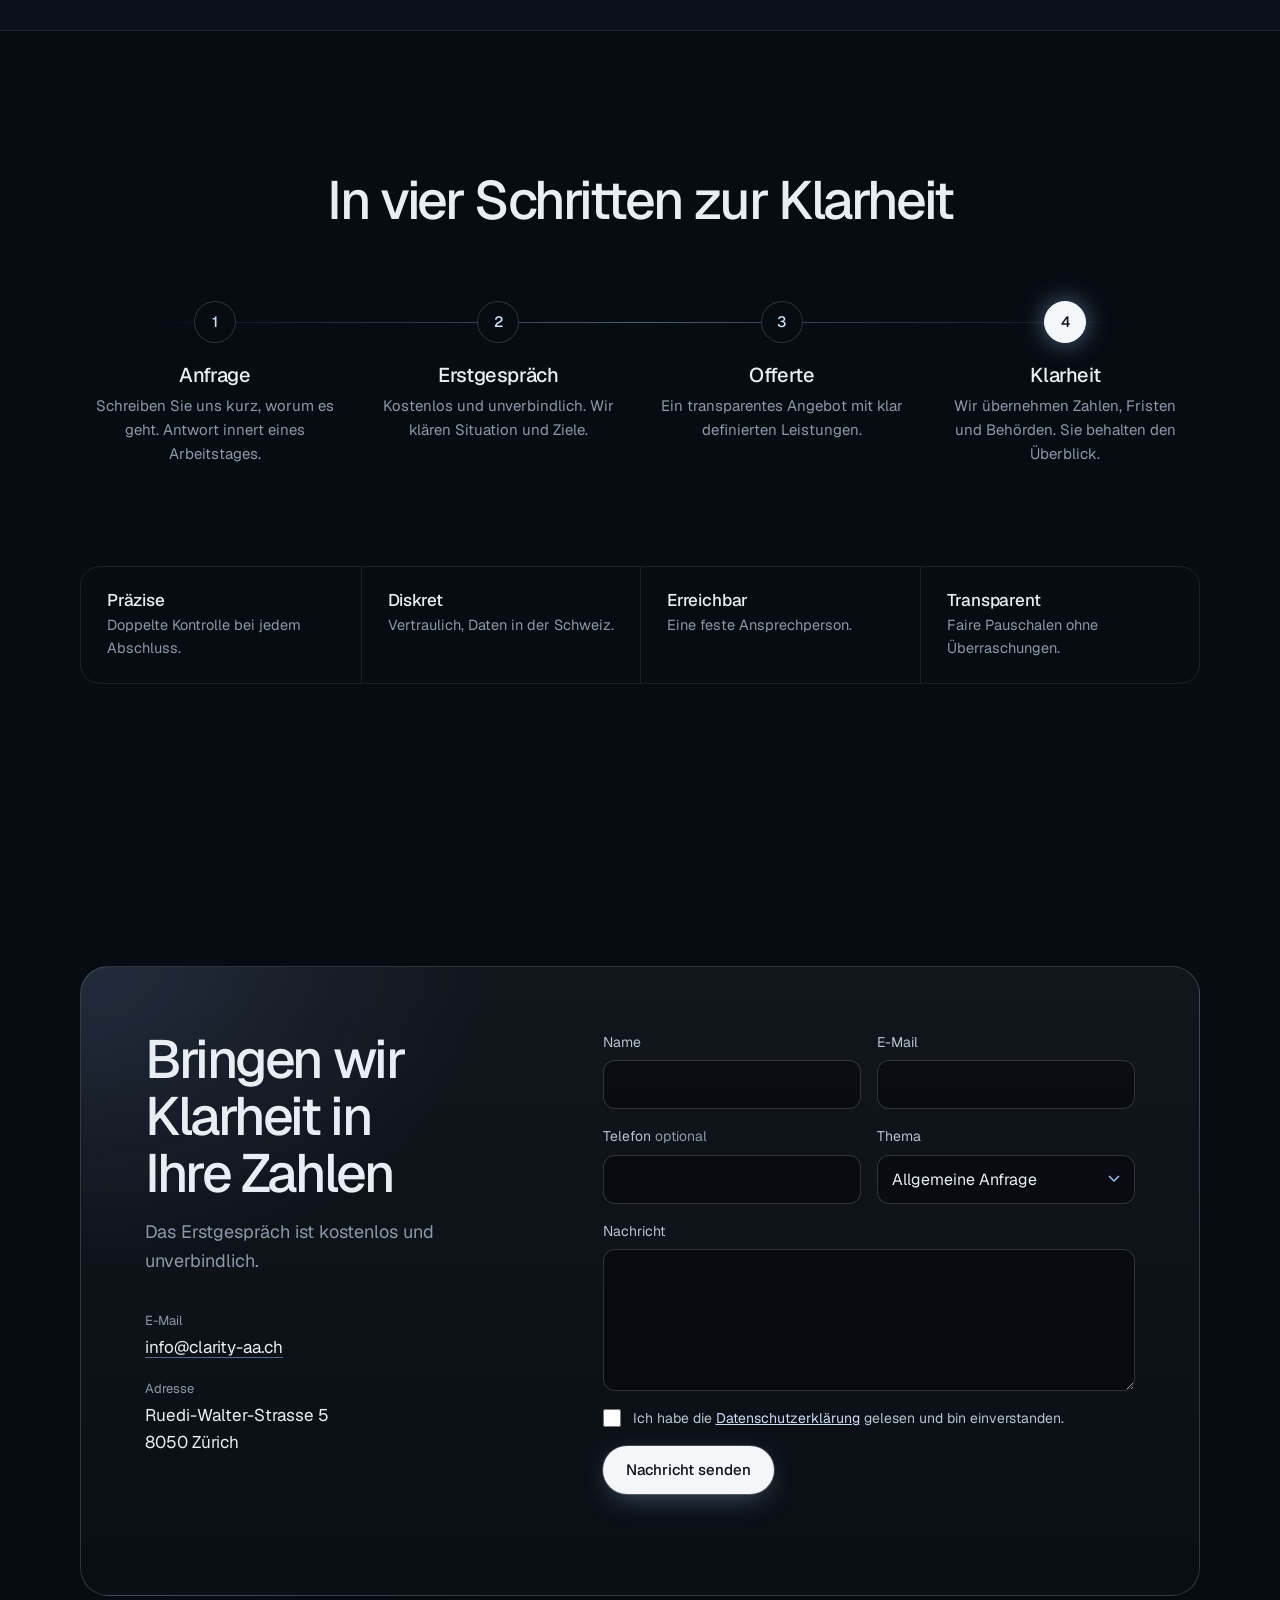
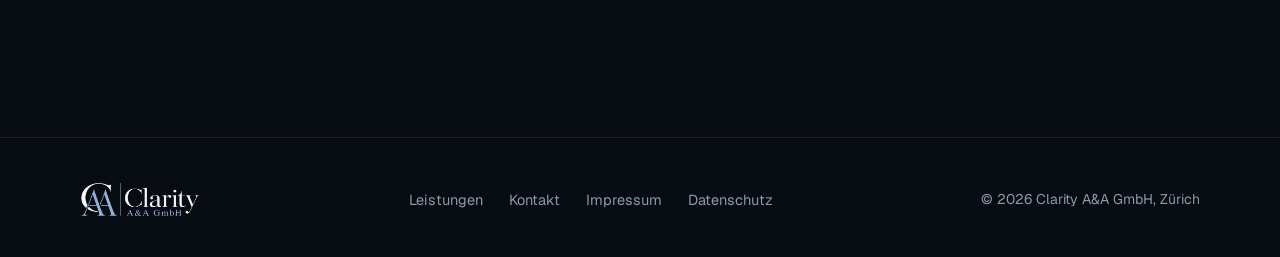
==== commit 075bde0e: "WhatsApp vollständig entfernt Co-Authored-By: Claude Opus 5.5 <noreply@anthropic.com> Claude-Session" ====
--- a/index.html
+++ b/index.html
@@ -23,7 +23,7 @@
     (function(){var d=document.documentElement;d.classList.add('js');
       try{if(sessionStorage.getItem('clarity-fog')||matchMedia('(prefers-reduced-motion: reduce)').matches)d.classList.add('fog-skip');}catch(e){}})();
   </script>
-  <link rel="stylesheet" href="styles.css?v=16">
+  <link rel="stylesheet" href="styles.css?v=17">
 </head>
 <body class="fog-intro">
 
@@ -264,8 +264,8 @@
   </div>
 </footer>
 
-<script src="fog.js?v=16" defer></script>
-<script src="chat.js?v=16" defer></script>
-<script src="script.js?v=16" defer></script>
+<script src="fog.js?v=17" defer></script>
+<script src="chat.js?v=17" defer></script>
+<script src="script.js?v=17" defer></script>
 </body>
 </html>
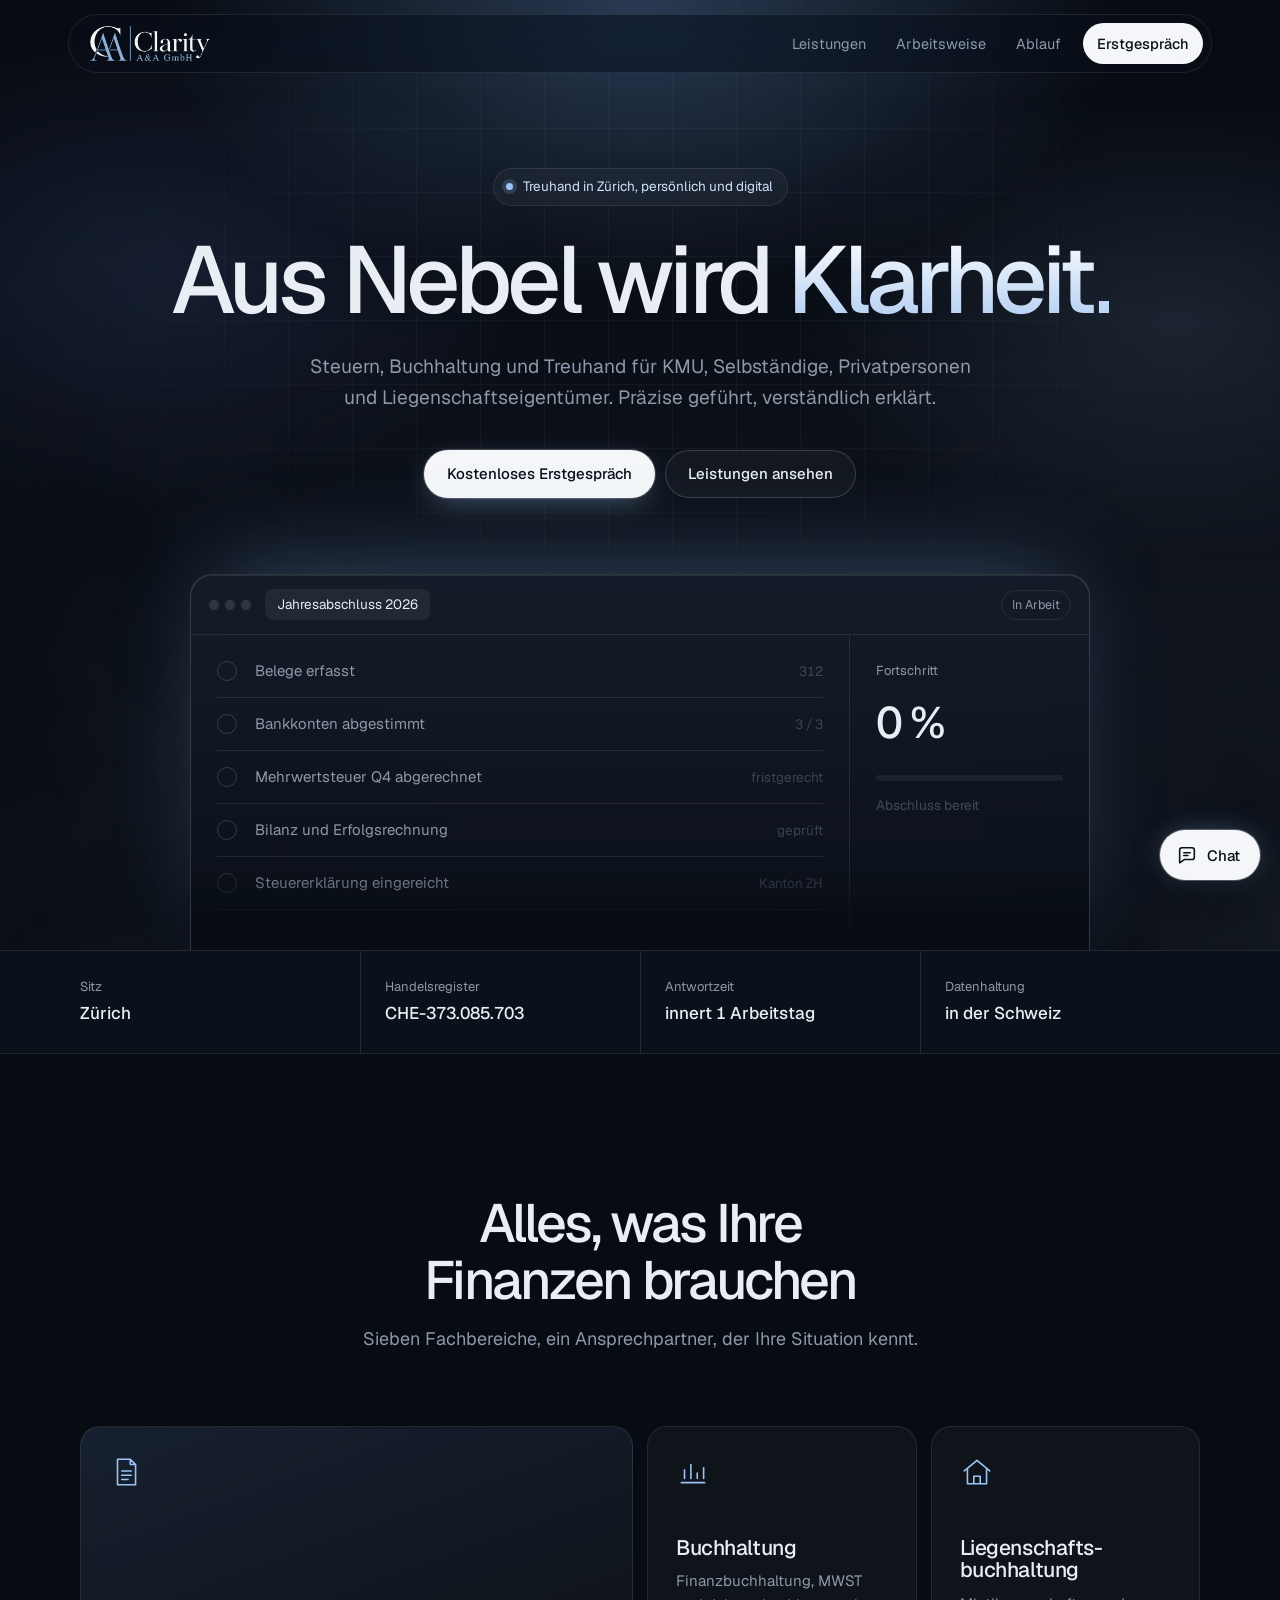
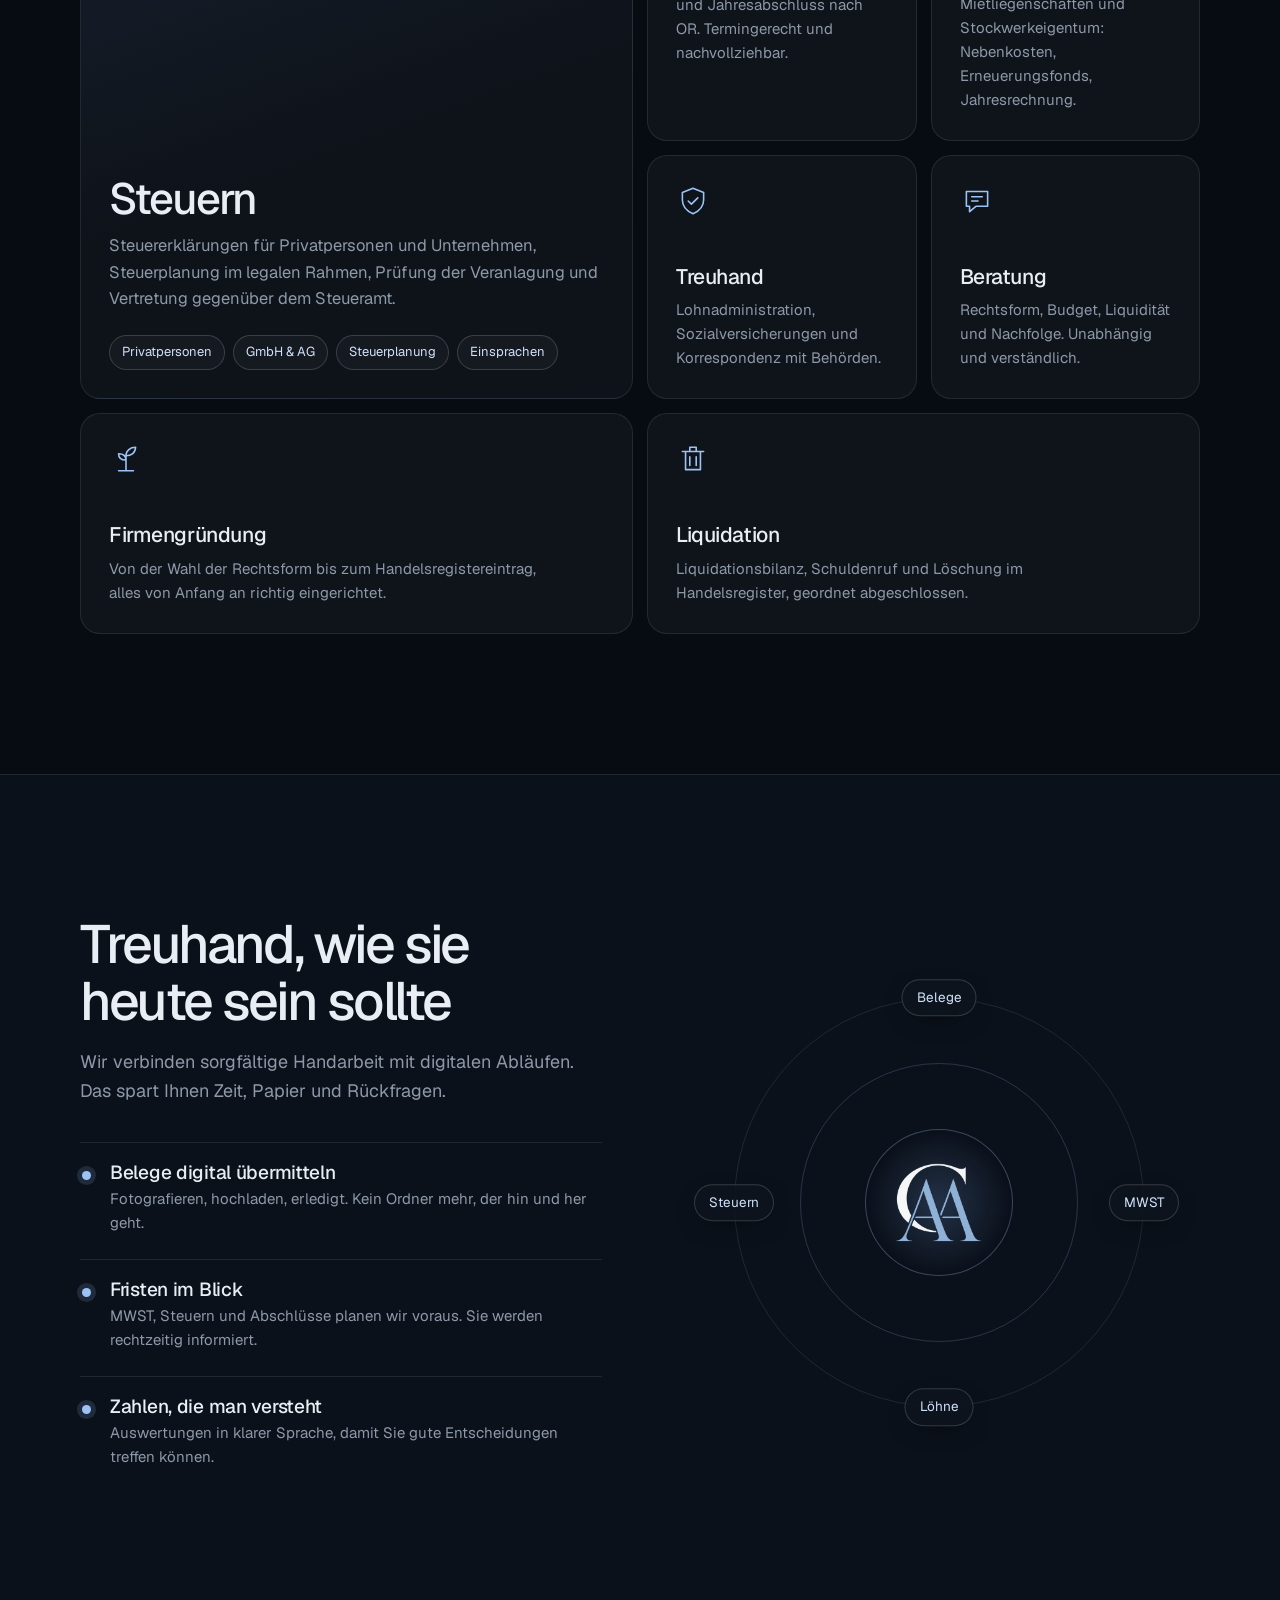
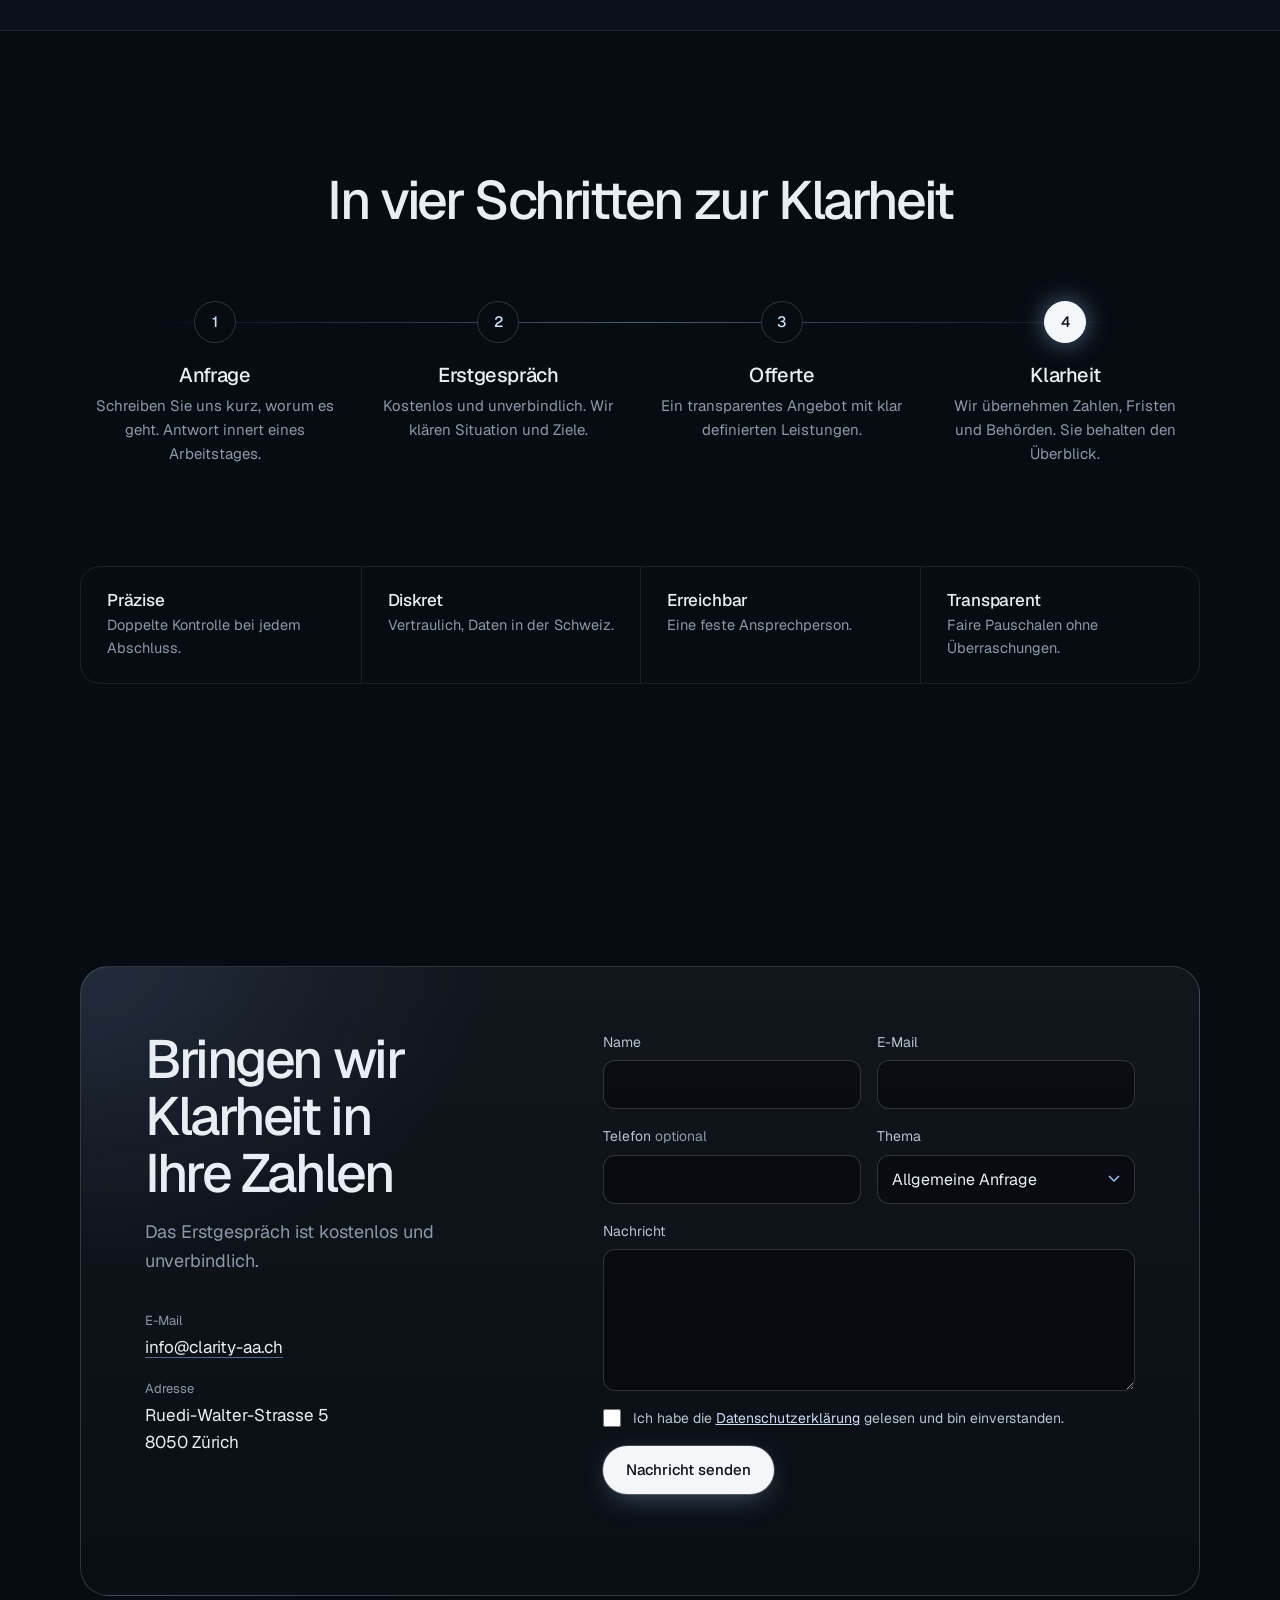
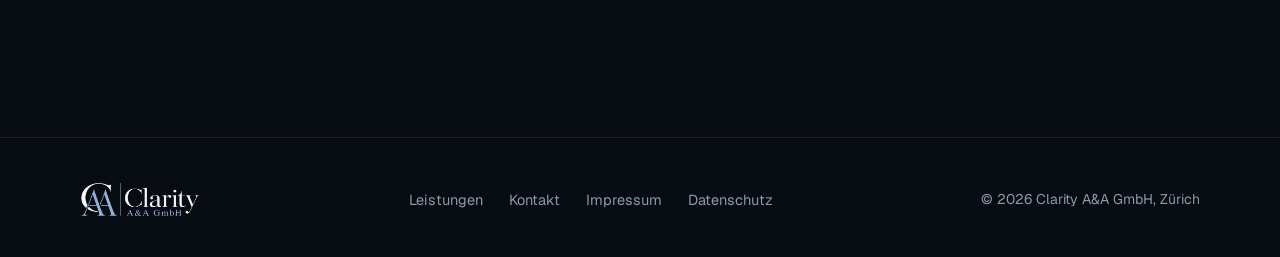
==== commit 5ad3c8cf: "Crisp Website ID eingetragen, Chat aktiv Co-Authored-By: Claude Opus 5.5 <noreply@anthropic.com> Cla" ====
--- a/index.html
+++ b/index.html
@@ -23,7 +23,7 @@
     (function(){var d=document.documentElement;d.classList.add('js');
       try{if(sessionStorage.getItem('clarity-fog')||matchMedia('(prefers-reduced-motion: reduce)').matches)d.classList.add('fog-skip');}catch(e){}})();
   </script>
-  <link rel="stylesheet" href="styles.css?v=17">
+  <link rel="stylesheet" href="styles.css?v=18">
 </head>
 <body class="fog-intro">
 
@@ -264,8 +264,8 @@
   </div>
 </footer>
 
-<script src="fog.js?v=17" defer></script>
-<script src="chat.js?v=17" defer></script>
-<script src="script.js?v=17" defer></script>
+<script src="fog.js?v=18" defer></script>
+<script src="chat.js?v=18" defer></script>
+<script src="script.js?v=18" defer></script>
 </body>
 </html>
